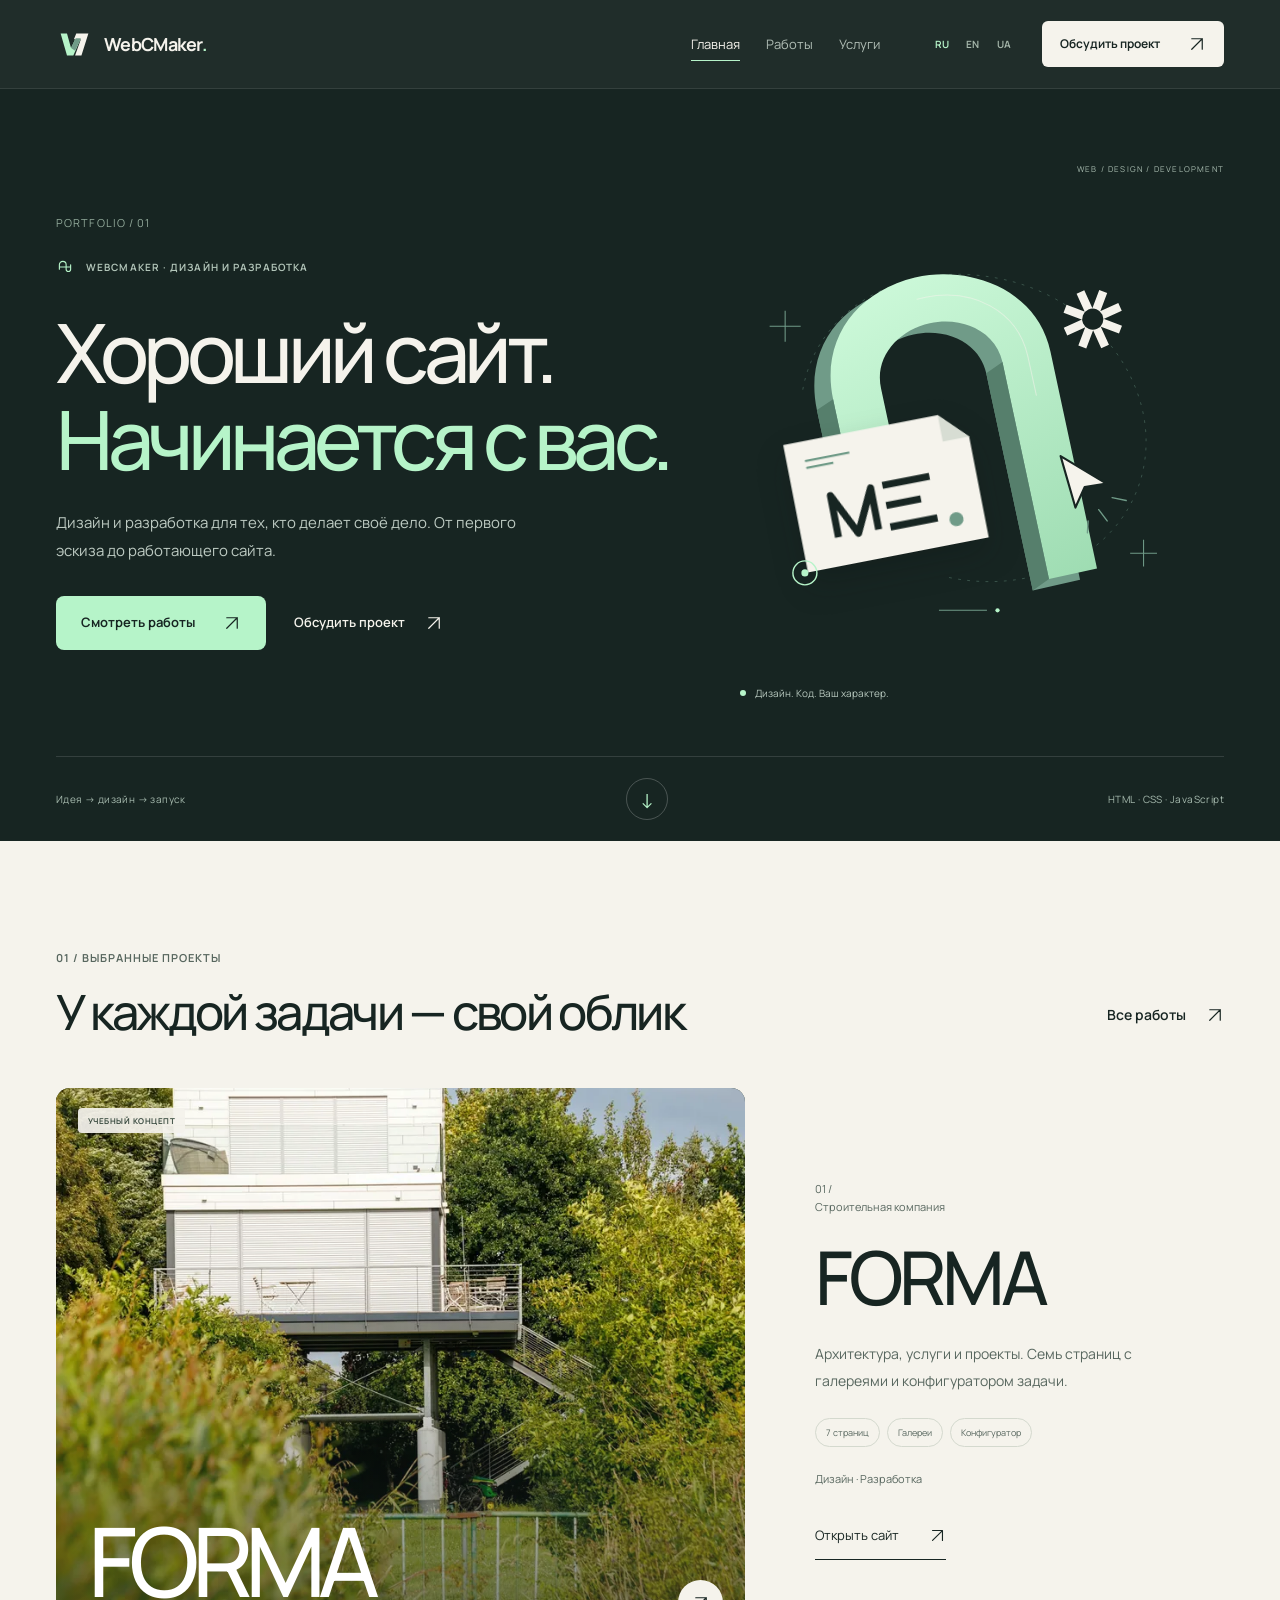
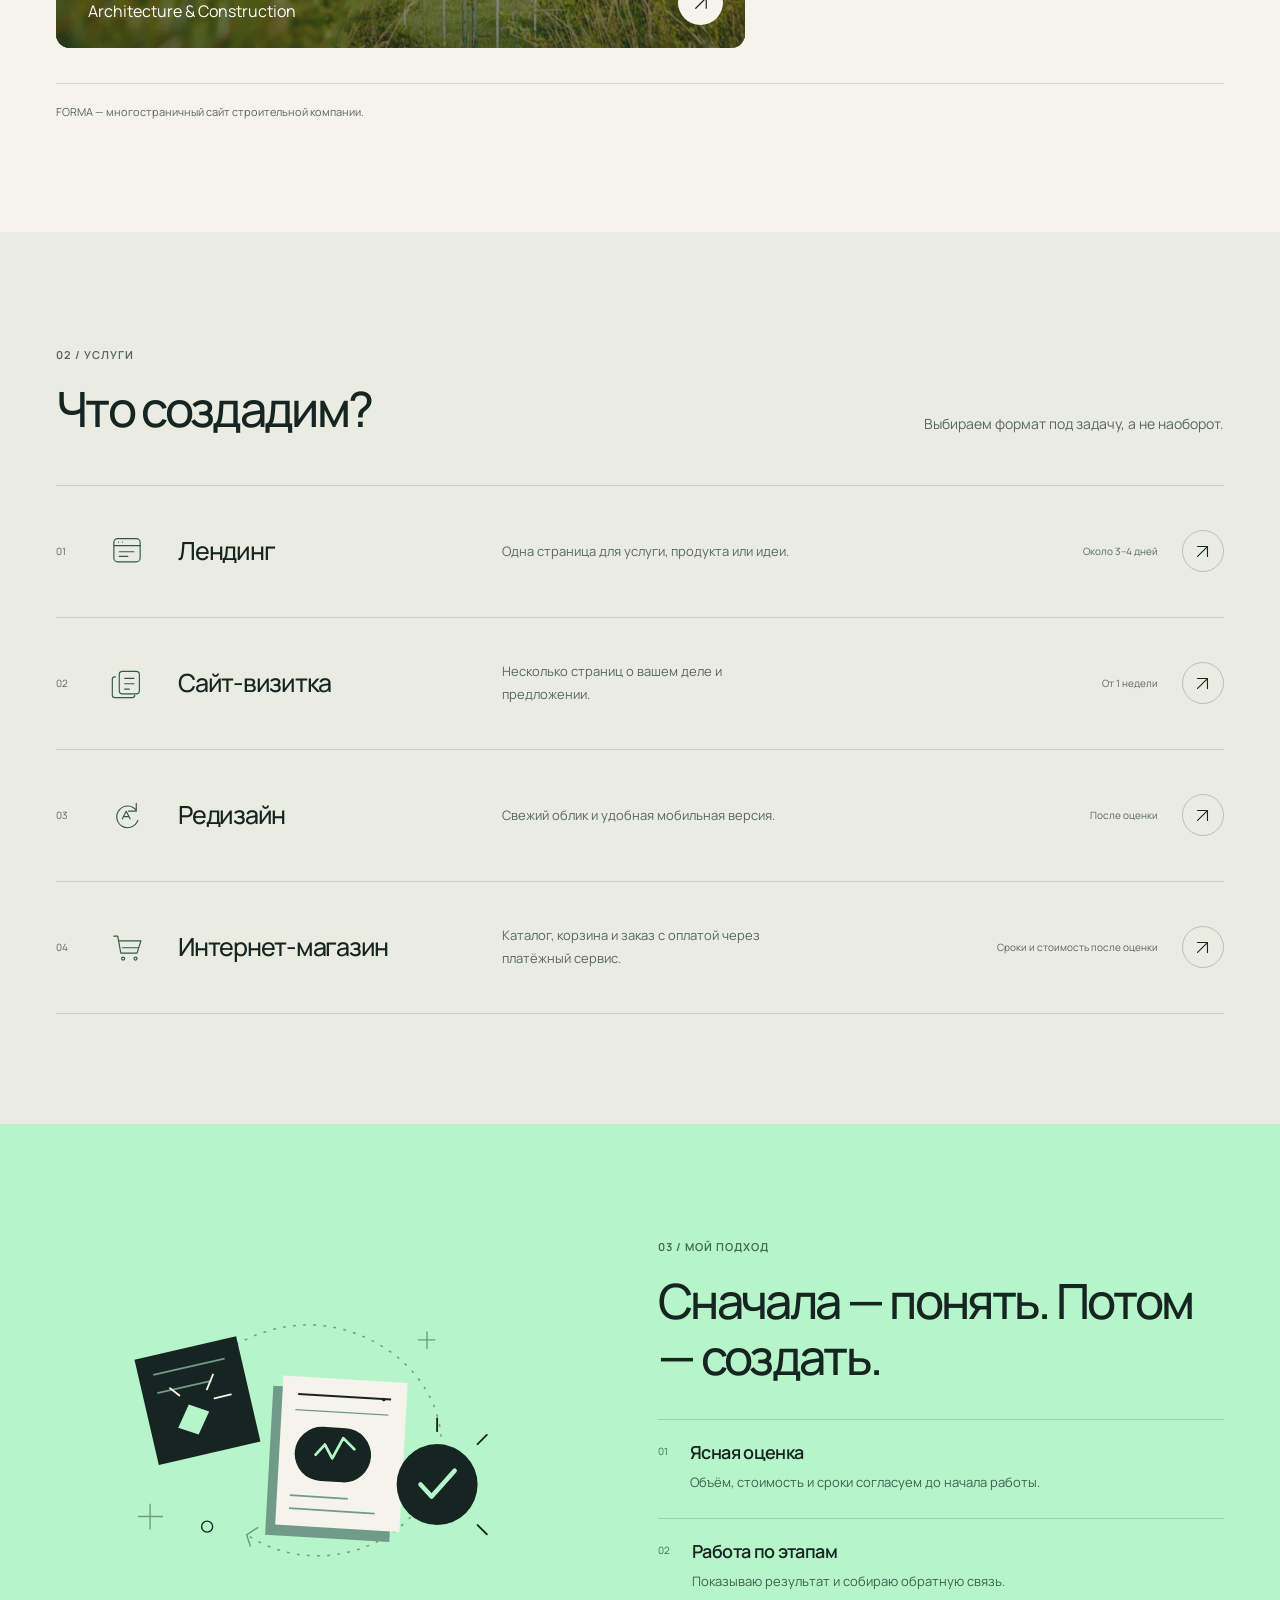
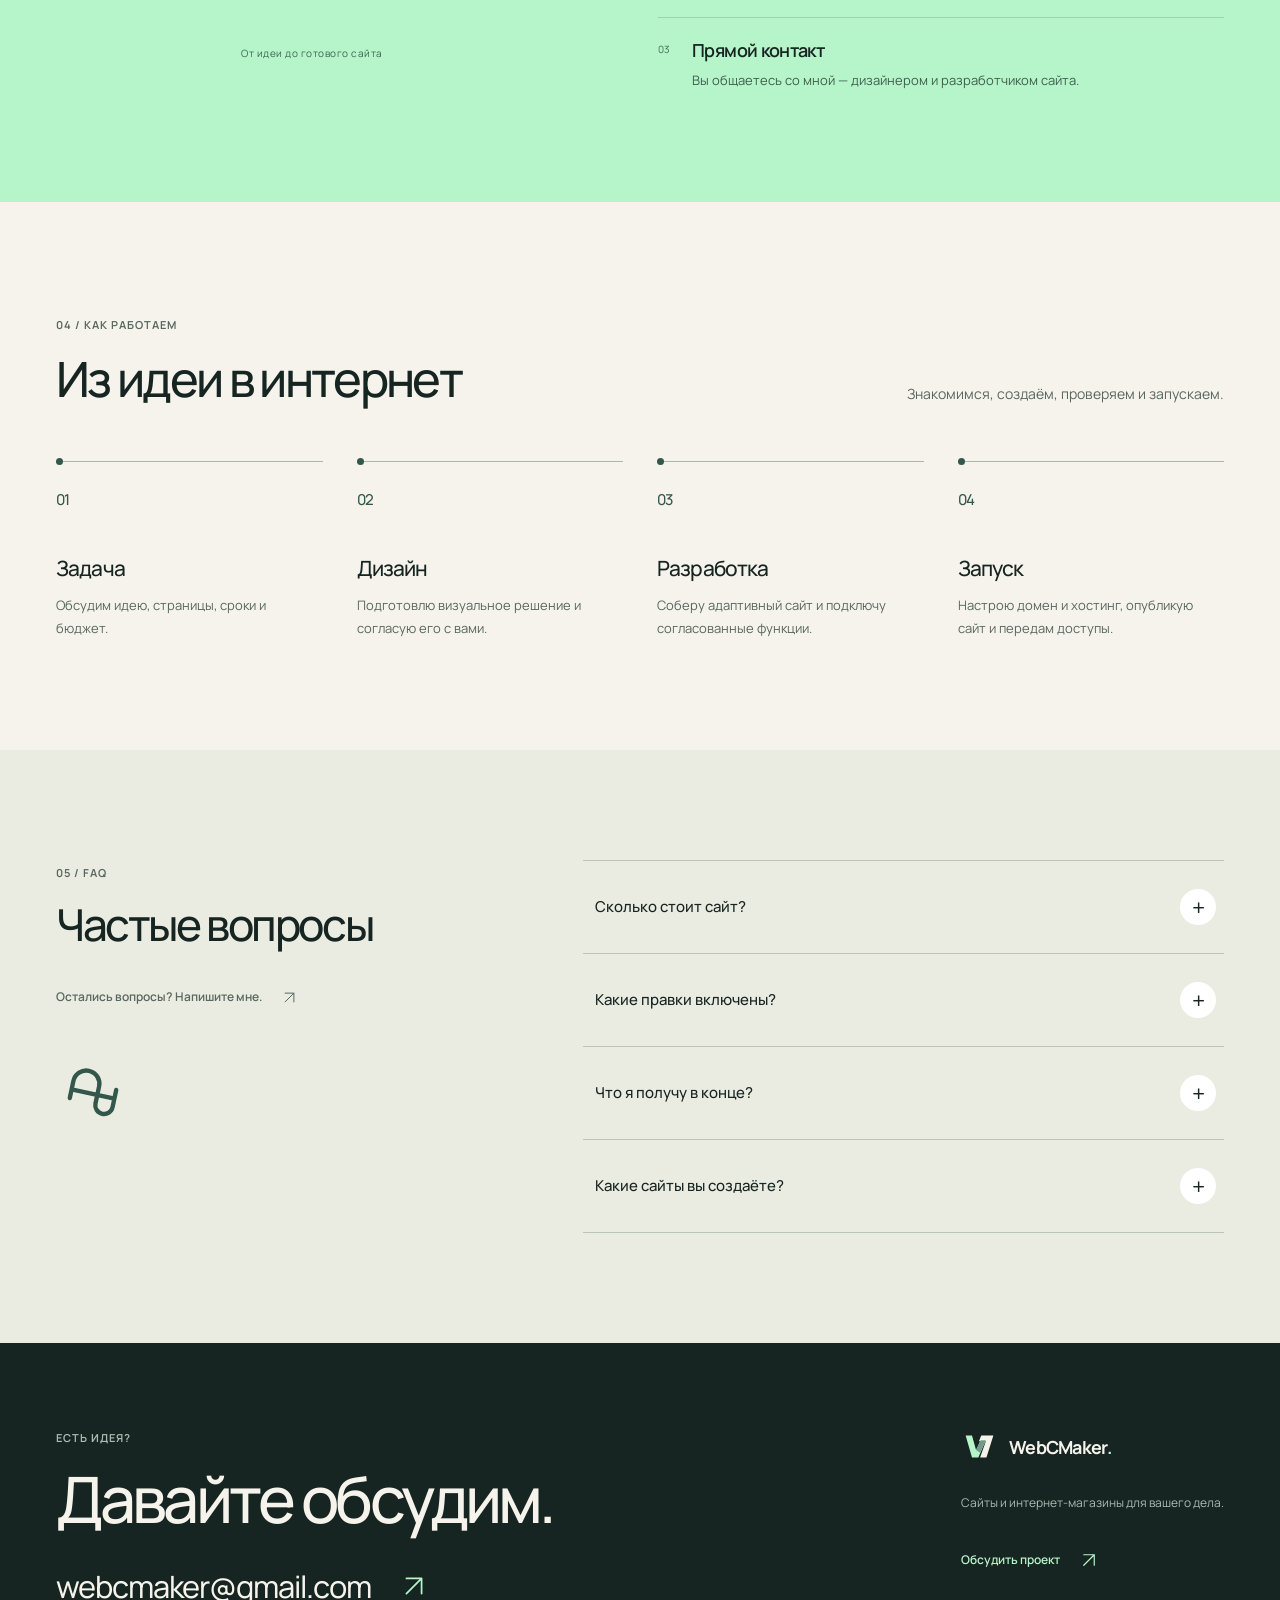
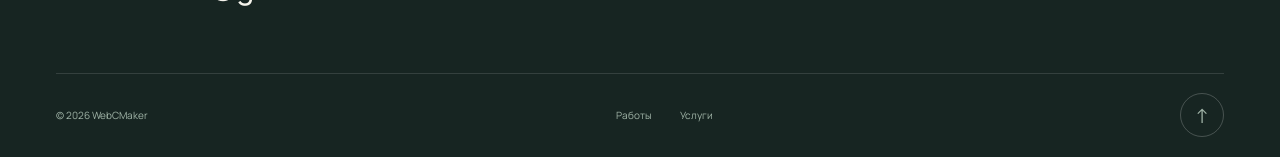
==== index.html @ e4949171 "Create an independent graphite and mint WebCMaker portfolio" ====
<!doctype html>
<html lang="ru">
<head>
  <meta charset="utf-8">
  <meta name="viewport" content="width=device-width, initial-scale=1">
  <meta name="theme-color" content="#172522">
  <meta name="description" content="WebCMaker — лендинги, сайты компаний и интернет-магазины. Дизайн, разработка, онлайн-оплата и запуск сайта.">
  <title>WebCMaker — дизайн и разработка сайтов</title>
  <link rel="canonical" href="https://webcmaker.github.io/WebCMaker/">
  <link rel="icon" href="favicon.svg?v=32" type="image/svg+xml">
  <link rel="preload" href="manrope-variable.woff2" as="font" type="font/woff2" crossorigin="anonymous">
  <link rel="stylesheet" href="styles.css?v=32">
  <script defer src="content.js?v=32"></script>
  <script defer src="app.js?v=32"></script>
</head>
<body data-page="home">
  <noscript><style>.copy-brief{display:none}</style><p class="container noscript-note">JavaScript отключён. Форма отправки работает. Также можно написать на <a href="mailto:webcmaker@gmail.com">webcmaker@gmail.com</a>.</p></noscript>
  <div id="app"><a class="skip-link" href="#main">К содержимому</a><header class="site-header"><div class="container header-inner">
      <a class="brand" href="index.html" aria-label="WebCMaker — Главная"><span class="brand-mark"><img src="brand-mark.svg?v=32" width="40" height="40" alt="" decoding="async"></span><span class="brand-name">WebCMaker<span class="brand-period">.</span></span></a>
      <button class="menu-toggle" type="button" aria-expanded="false" aria-controls="main-nav" aria-label="Открыть меню"><span></span><span></span></button>
      <nav class="main-nav" id="main-nav" aria-label="Навигация"><div class="nav-pages"><a class="nav-link active" href="index.html" aria-current="page">Главная</a><a class="nav-link" href="projects.html">Работы</a><a class="nav-link" href="services.html">Услуги</a></div>
      <div class="nav-actions"><div class="language-switch" aria-label="Language"><button class="language-button active" type="button" data-language="ru" aria-pressed="true" aria-label="Русский">RU</button><button class="language-button" type="button" data-language="en" aria-pressed="false" aria-label="English">EN</button><button class="language-button" type="button" data-language="uk" aria-pressed="false" aria-label="Українська">UA</button></div><a class="button button-small button-dark nav-cta" href="brief.html">Обсудить проект <svg viewBox="0 0 24 24" fill="none" aria-hidden="true"><path d="M5 19 19 5M5 5h14v14" stroke="currentColor" stroke-width="1.6" stroke-linecap="round" stroke-linejoin="round"/></svg></a></div></nav>
    </div></header><main id="main"><section class="hero"><div class="container hero-grid"><div class="hero-copy"><span class="hero-index">PORTFOLIO / 01</span><div class="eyebrow hero-eyebrow"><span class="mini-star"><svg viewBox="0 0 48 48" fill="none" aria-hidden="true"><path d="M9 30V18a9 9 0 0 1 18 0v12a6 6 0 0 0 12 0V18M9 24h30" stroke="currentColor" stroke-width="3" stroke-linecap="round" stroke-linejoin="round"/></svg></span>WebCMaker · дизайн и разработка</div><h1><span class="hero-title-line">Хороший сайт.</span> <span class="hero-title-line">Начинается с вас.</span></h1><p class="hero-intro">Дизайн и разработка для тех, кто делает своё дело. От первого эскиза до работающего сайта.</p><div class="button-row"><a class="button button-blue" href="#selected-work">Смотреть работы <svg viewBox="0 0 24 24" fill="none" aria-hidden="true"><path d="M5 19 19 5M5 5h14v14" stroke="currentColor" stroke-width="1.6" stroke-linecap="round" stroke-linejoin="round"/></svg></a><a class="text-link hero-secondary" href="brief.html">Обсудить проект <svg viewBox="0 0 24 24" fill="none" aria-hidden="true"><path d="M5 19 19 5M5 5h14v14" stroke="currentColor" stroke-width="1.6" stroke-linecap="round" stroke-linejoin="round"/></svg></a></div></div><div class="hero-art"><span class="art-corner">WEB / DESIGN / DEVELOPMENT</span><img src="portfolio-hero.svg?v=32" width="720" height="620" alt="" fetchpriority="high"><span class="art-note"><i></i>Дизайн. Код. Ваш характер.</span></div></div><div class="container hero-bottom"><span>Идея → дизайн → запуск</span><a href="#selected-work" class="scroll-cue" aria-label="Выбранные проекты">↓</a><span>HTML · CSS · JavaScript</span></div></section>
      <section class="section section-work" id="selected-work"><div class="container"><div class="section-heading"><div><span class="eyebrow">01 / Выбранные проекты</span><h2>У каждой задачи — свой облик</h2></div><a class="text-link" href="projects.html">Все работы <svg viewBox="0 0 24 24" fill="none" aria-hidden="true"><path d="M5 19 19 5M5 5h14v14" stroke="currentColor" stroke-width="1.6" stroke-linecap="round" stroke-linejoin="round"/></svg></a></div><div class="project-grid single-project"><a class="project-card project-construction project-featured" href="projects/forma-construction/?concept=29" target="_blank" rel="noopener noreferrer" aria-label="Открыть сайт: FORMA">
      <div class="project-cover"><div class="project-browser"><div class="project-image"><img src="forma-house.webp" srcset="forma-house-small.webp 640w, forma-house.webp 800w" sizes="(max-width: 800px) calc(100vw - 40px), 60vw" alt="" width="800" height="1200" loading="lazy" decoding="async"></div><div class="project-preview-copy"><strong>FORMA</strong><span>Architecture & Construction</span></div></div><span class="concept-badge">Учебный концепт</span><span class="project-open"><svg viewBox="0 0 24 24" fill="none" aria-hidden="true"><path d="M5 19 19 5M5 5h14v14" stroke="currentColor" stroke-width="1.6" stroke-linecap="round" stroke-linejoin="round"/></svg></span></div>
      <div class="project-caption"><div><span class="project-number">01 /</span><span class="project-type">Строительная компания</span><h3>FORMA</h3><p>Архитектура, услуги и проекты. Семь страниц с галереями и конфигуратором задачи.</p><div class="project-facts"><span>7 страниц</span><span>Галереи</span><span>Конфигуратор</span></div><span class="project-role">Дизайн · Разработка</span><span class="project-discover">Открыть сайт <svg viewBox="0 0 24 24" fill="none" aria-hidden="true"><path d="M5 19 19 5M5 5h14v14" stroke="currentColor" stroke-width="1.6" stroke-linecap="round" stroke-linejoin="round"/></svg></span></div></div>
    </a></div><p class="section-footnote">FORMA — многостраничный сайт строительной компании.</p></div></section>
      <section class="section section-services"><div class="container"><div class="section-heading"><div><span class="eyebrow">02 / Услуги</span><h2>Что создадим?</h2></div><p>Выбираем формат под задачу, а не наоборот.</p></div><div class="service-rows"><a class="service-row" href="services.html#service-1"><span class="row-index">01</span><span class="service-row-icon"><svg viewBox="0 0 44 44" fill="none" aria-hidden="true" stroke="currentColor" stroke-width="1.5" stroke-linecap="round" stroke-linejoin="round"><rect x="5" y="6" width="34" height="30" rx="5"/><path d="M5 15h34M11 10.5h.1M16 10.5h.1M12 23h19M12 29h11"/></svg></span><h3>Лендинг</h3><p>Одна страница для услуги, продукта или идеи.</p><span class="service-timing">Около 3–4 дней</span><span class="circle-arrow"><svg viewBox="0 0 24 24" fill="none" aria-hidden="true"><path d="M5 19 19 5M5 5h14v14" stroke="currentColor" stroke-width="1.6" stroke-linecap="round" stroke-linejoin="round"/></svg></span></a><a class="service-row" href="services.html#service-2"><span class="row-index">02</span><span class="service-row-icon"><svg viewBox="0 0 44 44" fill="none" aria-hidden="true" stroke="currentColor" stroke-width="1.5" stroke-linecap="round" stroke-linejoin="round"><rect x="12" y="7" width="26" height="29" rx="4"/><path d="M7 14H6a3 3 0 0 0-3 3v21a3 3 0 0 0 3 3h23a3 3 0 0 0 3-3M19 16h12M19 23h12M19 30h6"/></svg></span><h3>Сайт-визитка</h3><p>Несколько страниц о вашем деле и предложении.</p><span class="service-timing">От 1 недели</span><span class="circle-arrow"><svg viewBox="0 0 24 24" fill="none" aria-hidden="true"><path d="M5 19 19 5M5 5h14v14" stroke="currentColor" stroke-width="1.6" stroke-linecap="round" stroke-linejoin="round"/></svg></span></a><a class="service-row" href="services.html#service-3"><span class="row-index">03</span><span class="service-row-icon"><svg viewBox="0 0 44 44" fill="none" aria-hidden="true" stroke="currentColor" stroke-width="1.5" stroke-linecap="round" stroke-linejoin="round"><path d="M34 16A14 14 0 1 0 36 29M34 7v10H24"/><path d="m16 27 5-10 5 10M18 24h6"/></svg></span><h3>Редизайн</h3><p>Свежий облик и удобная мобильная версия.</p><span class="service-timing">После оценки</span><span class="circle-arrow"><svg viewBox="0 0 24 24" fill="none" aria-hidden="true"><path d="M5 19 19 5M5 5h14v14" stroke="currentColor" stroke-width="1.6" stroke-linecap="round" stroke-linejoin="round"/></svg></span></a><a class="service-row" href="services.html#service-4"><span class="row-index">04</span><span class="service-row-icon"><svg viewBox="0 0 44 44" fill="none" aria-hidden="true" stroke="currentColor" stroke-width="1.5" stroke-linecap="round" stroke-linejoin="round"><path d="M5 8h5l4 22h21l5-16H12M16 23h20"/><circle cx="17" cy="37" r="2"/><circle cx="33" cy="37" r="2"/></svg></span><h3>Интернет-магазин</h3><p>Каталог, корзина и заказ с оплатой через платёжный сервис.</p><span class="service-timing">Сроки и стоимость после оценки</span><span class="circle-arrow"><svg viewBox="0 0 24 24" fill="none" aria-hidden="true"><path d="M5 19 19 5M5 5h14v14" stroke="currentColor" stroke-width="1.6" stroke-linecap="round" stroke-linejoin="round"/></svg></span></a></div></div></section>
      <section class="section section-approach"><div class="container approach-grid"><div class="approach-art"><img src="portfolio-process.svg?v=32" width="500" height="400" alt="" loading="lazy"><span>От идеи до готового сайта</span></div><div class="approach-copy"><span class="eyebrow">03 / Мой подход</span><h2>Сначала — понять. Потом — создать.</h2><div class="principles"><article class="principle"><span>01</span><div><h3>Ясная оценка</h3><p>Объём, стоимость и сроки согласуем до начала работы.</p></div></article><article class="principle"><span>02</span><div><h3>Работа по этапам</h3><p>Показываю результат и собираю обратную связь.</p></div></article><article class="principle"><span>03</span><div><h3>Прямой контакт</h3><p>Вы общаетесь со мной — дизайнером и разработчиком сайта.</p></div></article></div></div></div></section>
      <section class="section section-process"><div class="container"><div class="section-heading"><div><span class="eyebrow">04 / Как работаем</span><h2>Из идеи в интернет</h2></div><p>Знакомимся, создаём, проверяем и запускаем.</p></div><div class="process-grid"><article class="process-step"><span class="process-number">01</span><h3>Задача</h3><p>Обсудим идею, страницы, сроки и бюджет.</p></article><article class="process-step"><span class="process-number">02</span><h3>Дизайн</h3><p>Подготовлю визуальное решение и согласую его с вами.</p></article><article class="process-step"><span class="process-number">03</span><h3>Разработка</h3><p>Соберу адаптивный сайт и подключу согласованные функции.</p></article><article class="process-step"><span class="process-number">04</span><h3>Запуск</h3><p>Настрою домен и хостинг, опубликую сайт и передам доступы.</p></article></div></div></section>
      <section class="section section-faq"><div class="container faq-layout"><div class="faq-heading"><span class="eyebrow">05 / FAQ</span><h2>Частые вопросы</h2><a class="text-link" href="mailto:webcmaker@gmail.com">Остались вопросы? Напишите мне. <svg viewBox="0 0 24 24" fill="none" aria-hidden="true"><path d="M5 19 19 5M5 5h14v14" stroke="currentColor" stroke-width="1.6" stroke-linecap="round" stroke-linejoin="round"/></svg></a><span class="faq-flower" aria-hidden="true"><svg viewBox="0 0 48 48" fill="none" aria-hidden="true"><path d="M9 30V18a9 9 0 0 1 18 0v12a6 6 0 0 0 12 0V18M9 24h30" stroke="currentColor" stroke-width="3" stroke-linecap="round" stroke-linejoin="round"/></svg></span></div><div class="faq-list"><details class="faq-item"><summary><span>Сколько стоит сайт?</span><span class="faq-plus" aria-hidden="true">+</span></summary><div class="faq-answer"><p>Для небольшого сайта ориентир — 3000–10 000 грн. Интернет-магазины оцениваю отдельно. Точную стоимость согласуем после обсуждения объёма.</p></div></details><details class="faq-item"><summary><span>Какие правки включены?</span><span class="faq-plus" aria-hidden="true">+</span></summary><div class="faq-answer"><p>Два раунда правок на этапах дизайна и разработки. Новые задачи оцениваю отдельно до выполнения.</p></div></details><details class="faq-item"><summary><span>Что я получу в конце?</span><span class="faq-plus" aria-hidden="true">+</span></summary><div class="faq-answer"><p>Работающий сайт, исходный код и доступы. Домен, хостинг, публикацию и подключение оплаты можно включить в проект.</p></div></details><details class="faq-item"><summary><span>Какие сайты вы создаёте?</span><span class="faq-plus" aria-hidden="true">+</span></summary><div class="faq-answer"><p>Лендинги, сайты компаний, редизайн и интернет-магазины. Онлайн-оплату подключаю через платёжный сервис.</p></div></details></div></div></section></main><footer class="site-footer"><div class="container footer-top"><div class="footer-intro"><span class="eyebrow">Есть идея?</span><h2>Давайте обсудим.</h2><a class="footer-email" href="mailto:webcmaker@gmail.com">webcmaker@gmail.com<svg viewBox="0 0 24 24" fill="none" aria-hidden="true"><path d="M5 19 19 5M5 5h14v14" stroke="currentColor" stroke-width="1.6" stroke-linecap="round" stroke-linejoin="round"/></svg></a></div><div class="footer-note"><a class="brand" href="index.html" aria-label="WebCMaker"><span class="brand-mark"><img src="brand-mark.svg?v=32" width="40" height="40" alt="" decoding="async"></span><span class="brand-name">WebCMaker<span class="brand-period">.</span></span></a><p>Сайты и интернет-магазины для вашего дела.</p><a class="text-link" href="brief.html">Обсудить проект <svg viewBox="0 0 24 24" fill="none" aria-hidden="true"><path d="M5 19 19 5M5 5h14v14" stroke="currentColor" stroke-width="1.6" stroke-linecap="round" stroke-linejoin="round"/></svg></a></div></div><div class="container footer-bottom"><span>© <span class="current-year">2026</span> WebCMaker</span><div><a class="" href="projects.html">Работы</a><a class="" href="services.html">Услуги</a></div><a class="back-top" href="#main" aria-label="Наверх">↑</a></div></footer></div>
</body>
</html>
---- styles.css ----
@font-face {
  font-family:Manrope;
  src:url('manrope-variable.woff2') format('woff2');
  font-weight:400 800;
  font-style:normal;
  font-display:swap
}

:root {
  --ink:#172522;
  --muted:#58675f;
  --blue:#b6f4c9;
  --blue-hover:#ccf9d9;
  --paper:#f5f3ec;
  --soft:#eaece2;
  --blue-soft:#e0f4e5;
  --line:#d4d9ce;
  --white:#fff;
  --accent:#b6f4c9;
  --forest:#33574b;
  font-family:Manrope,Arial,sans-serif;
  color:var(--ink);
  background:var(--paper);
  font-synthesis:none;
  text-rendering:optimizeLegibility
}

* {
  box-sizing:border-box
}

html {
  scroll-behavior:smooth;
  scroll-padding-top:108px
}

body {
  margin:0;
  min-width:0;
  font-size:16px
}

body.menu-open {
  overflow:hidden
}

button,input,select,textarea {
  font:inherit
}

button,a,summary {
  -webkit-tap-highlight-color:transparent
}

button {
  cursor:pointer
}

a {
  color:inherit;
  text-decoration:none
}

img,svg {
  display:block;
  max-width:100%
}

img {
  height:auto
}

h1,h2,h3,p {
  margin:0
}

h1,h2,h3 {
  font-weight:500
}

p {
  line-height:1.75
}

button:focus-visible,a:focus-visible,input:focus-visible,textarea:focus-visible,select:focus-visible,summary:focus-visible {
  outline:3px solid #648d75;
  outline-offset:5px
}

::selection {
  background:#b6f4c9;
  color:#172522
}

[hidden] {
  display:none!important
}

.container {
  width:min(1280px,calc(100% - 112px));
  margin-inline:auto;
  min-width:0
}

.section {
  padding:110px 0
}

.eyebrow,.section-kicker {
  display:inline-flex;
  align-items:center;
  gap:12px;
  font-size:11px;
  line-height:1.6;
  letter-spacing:.09em;
  text-transform:uppercase;
  font-weight:650;
  color:var(--muted)
}

.mini-star {
  display:inline-block;
  width:18px;
  flex:0 0 18px;
  color:var(--forest)
}

.mini-star svg {
  width:100%;
  height:100%
}

.text-link {
  display:inline-flex;
  align-items:center;
  gap:20px;
  font-size:14px;
  font-weight:600;
  line-height:1.5;
  min-height:44px
}

.text-link svg {
  width:18px;
  height:18px;
  flex-shrink:0;
  transition:transform .25s
}

.text-link:hover svg {
  transform:translate(3px,-3px)
}

.text-link:hover {
  color:var(--forest)
}

.button {
  display:inline-flex;
  align-items:center;
  justify-content:center;
  gap:28px;
  min-height:54px;
  padding:16px 24px;
  border:1px solid transparent;
  border-radius:8px;
  font-size:13px;
  font-weight:650;
  line-height:1.4;
  cursor:pointer;
  transition:background .25s,transform .25s
}

.button svg {
  width:18px;
  height:18px;
  flex-shrink:0
}

.button:hover {
  transform:translateY(-2px)
}

.button-blue {
  background:var(--accent);
  color:var(--ink)
}

.button-blue:hover {
  background:var(--blue-hover)
}

.button-dark {
  background:var(--ink);
  color:var(--paper)
}

.button-dark:hover {
  background:#2b443b
}

.button-small {
  min-height:46px;
  padding:12px 17px;
  font-size:12px
}

.button-row {
  display:flex;
  align-items:center;
  gap:28px;
  flex-wrap:wrap
}

.skip-link {
  position:fixed;
  z-index:300;
  left:16px;
  top:12px;
  transform:translateY(-180%);
  padding:12px 20px;
  border-radius:6px;
  background:var(--accent);
  color:var(--ink)
}

.skip-link:focus {
  transform:translateY(0)
}

/* A compact identity and calm navigation anchor the changing page compositions. */
.site-header {
  position:sticky;
  top:0;
  z-index:100;
  background:#172522f5;
  color:var(--paper);
  border-bottom:1px solid #ffffff17;
  backdrop-filter:blur(16px)
}

.header-inner {
  min-height:88px;
  display:flex;
  align-items:center;
  justify-content:space-between;
  gap:30px
}

.brand {
  display:inline-flex;
  align-items:center;
  gap:11px;
  white-space:nowrap
}

.brand-mark {
  display:grid;
  place-items:center;
  flex:0 0 37px;
  width:37px;
  height:37px;
  transition:transform .35s
}

.brand-mark img {
  width:100%;
  height:100%;
  max-width:none;
  object-fit:contain
}

.brand-name {
  font-size:18px;
  font-weight:700;
  letter-spacing:-.7px
}

.brand-period {
  color:var(--accent)
}

.main-nav {
  display:flex;
  align-items:center;
  gap:44px
}

.nav-pages {
  display:flex;
  align-items:center;
  gap:20px
}

.nav-link {
  position:relative;
  padding:14px 3px;
  color:#b1beb6;
  font-size:13px;
  line-height:1.4;
  transition:color .2s
}

.nav-link::after {
  content:'';
  position:absolute;
  bottom:6px;
  left:3px;
  right:3px;
  height:1px;
  background:var(--accent);
  transform:scaleX(0);
  transform-origin:left;
  transition:transform .25s
}

.nav-link:hover,.nav-link.active {
  color:var(--paper)
}

.nav-link.active::after,.nav-link:hover::after {
  transform:scaleX(1)
}

.nav-actions {
  display:flex;
  align-items:center;
  gap:24px
}

.nav-cta {
  background:var(--paper);
  color:var(--ink);
  border-radius:6px
}

.nav-cta:hover {
  background:var(--accent)
}

.language-switch {
  display:flex;
  gap:2px
}

.language-button {
  background:none;
  border:0;
  padding:11px 5px;
  min-width:29px;
  min-height:44px;
  color:#a6b7ab;
  font-size:10px;
  font-weight:650
}

.language-button.active,.language-button:hover {
  color:var(--accent)
}

.menu-toggle {
  display:none
}

/* The introduction lives on a dark canvas; the work opens onto paper. */
.hero {
  position:relative;
  padding:66px 0 0;
  background:var(--ink);
  color:var(--paper);
  overflow:hidden
}

.hero-grid {
  display:grid;
  grid-template-columns:1.25fr 1fr;
  gap:24px;
  align-items:center;
  min-height:565px
}

.hero-copy {
  position:relative;
  z-index:1;
  padding:16px 0 26px;
  min-width:0
}

.hero-eyebrow {
  color:#b2c5b9;
  font-size:10px;
  letter-spacing:.11em
}

.hero-eyebrow .mini-star {
  color:var(--accent)
}

.hero-index {
  display:block;
  margin-bottom:28px;
  color:#91a99a;
  font-size:11px;
  letter-spacing:.1em
}

.hero h1 {
  max-width:760px;
  margin:28px 0 26px;
  font-size:clamp(58px,6.4vw,94px);
  font-weight:500;
  line-height:1.06;
  letter-spacing:-.067em;
  overflow-wrap:normal
}

.hero h1>span {
  display:block;
  color:var(--accent)
}

.hero-title-line {
  display:block
}

.hero h1>.hero-title-line:first-child {
  color:var(--paper)
}

.hero-intro {
  max-width:460px;
  margin-bottom:31px;
  color:#bdcac2;
  font-size:15px;
  line-height:1.85
}

.hero-secondary {
  font-size:13px;
  color:var(--paper)
}

.hero-secondary:hover {
  color:var(--accent)
}

.hero-art {
  position:relative;
  align-self:stretch;
  display:flex;
  align-items:center;
  justify-content:center;
  min-width:0;
  padding:24px 0 28px
}

.hero-art>img {
  width:100%;
  height:auto;
  max-height:540px;
  object-fit:contain
}

.art-corner {
  position:absolute;
  right:0;
  top:8px;
  color:#a8bcb0;
  font-size:8px;
  letter-spacing:.15em
}

.art-note {
  position:absolute;
  bottom:20px;
  left:24px;
  display:flex;
  align-items:center;
  gap:9px;
  font-size:10px;
  color:#b8c9bf
}

.art-note i {
  width:6px;
  height:6px;
  border-radius:50%;
  background:var(--accent)
}

.hero-orbit-label {
  color:#a8bcb0;
  font-size:10px;
  letter-spacing:.1em
}

.hero-bottom {
  margin-top:36px;
  min-height:85px;
  display:flex;
  align-items:center;
  justify-content:space-between;
  gap:25px;
  border-top:1px solid #ffffff20;
  color:#a7bbaf;
  font-size:10px;
  letter-spacing:.04em
}

.scroll-cue {
  display:grid;
  place-items:center;
  width:42px;
  height:42px;
  border:1px solid #ffffff38;
  border-radius:50%;
  font-size:20px;
  color:var(--accent);
  transition:background .25s,color .25s
}

.scroll-cue:hover {
  background:var(--accent);
  color:var(--ink)
}

.section-work {
  background:var(--paper);
  padding-top:104px
}

.section-heading {
  display:flex;
  align-items:flex-end;
  justify-content:space-between;
  gap:50px;
  margin-bottom:48px
}

.section-heading h2,.approach-copy h2,.faq-heading h2,.deliverables-grid h2,.timing-layout h2 {
  margin-top:17px;
  font-size:clamp(34px,3.8vw,54px);
  line-height:1.15;
  letter-spacing:-.055em;
  max-width:740px
}

.section-heading>p {
  max-width:325px;
  font-size:14px;
  color:var(--muted)
}

.section-heading>.text-link {
  margin-bottom:3px;
  flex-shrink:0
}

.project-grid {
  display:grid;
  grid-template-columns:repeat(2,minmax(0,1fr));
  gap:28px
}

.project-grid.single-project {
  grid-template-columns:1fr
}

.project-card {
  display:flex;
  flex-direction:column;
  min-width:0
}

.single-project .project-featured {
  display:grid;
  grid-template-columns:1.35fr .8fr;
  gap:70px;
  align-items:center
}

.project-cover {
  position:relative;
  aspect-ratio:1.23;
  overflow:hidden;
  background:#d6ddcf;
  border-radius:14px
}

.project-browser {
  position:relative;
  width:100%;
  height:100%;
  overflow:hidden;
  background:#283a31
}

.project-toolbar {
  display:none
}

.project-preview-copy {
  position:absolute;
  inset:auto 32px 30px;
  z-index:2;
  color:#fff;
  line-height:.9;
  pointer-events:none
}

.project-preview-copy strong {
  display:block;
  font-size:clamp(54px,7.5vw,112px);
  font-weight:500;
  letter-spacing:-.08em;
  line-height:.9
}

.project-image {
  position:absolute;
  inset:0;
  overflow:hidden
}

.project-image::after {
  content:'';
  position:absolute;
  inset:0;
  background:linear-gradient(0deg,#17252299,transparent 65%)
}

.project-image>img {
  width:100%;
  height:100%;
  object-fit:cover;
  object-position:50% 58%;
  transition:transform .65s
}

.project-card:hover .project-image>img {
  transform:scale(1.035)
}

.concept-badge {
  position:absolute;
  z-index:3;
  left:22px;
  top:20px;
  display:inline-flex;
  align-items:center;
  background:#f5f3eced;
  padding:7px 10px;
  border-radius:4px;
  font-size:8px;
  font-weight:650;
  letter-spacing:.06em;
  text-transform:uppercase;
  color:#36483d
}

.project-open {
  position:absolute;
  z-index:3;
  right:22px;
  bottom:23px;
  display:grid;
  place-items:center;
  width:45px;
  height:45px;
  border-radius:50%;
  background:var(--paper);
  color:var(--ink);
  transition:background .25s,transform .25s
}

.project-open svg {
  width:18px;
  height:18px
}

.project-card:hover .project-open {
  background:var(--accent);
  transform:rotate(4deg)
}

.project-caption {
  padding:22px 1px 0;
  display:flex;
  min-width:0;
  gap:15px
}

.single-project .project-caption {
  padding:0
}

.project-type {
  display:block;
  color:var(--muted);
  font-size:11px;
  line-height:1.6
}

.project-caption h3 {
  font-size:32px;
  line-height:1.1;
  letter-spacing:-.06em;
  margin-top:20px
}

.single-project .project-caption h3 {
  font-size:clamp(48px,5.8vw,82px)
}

.project-caption h3>span {
  display:block;
  color:var(--muted);
  font-size:12px;
  letter-spacing:0;
  font-weight:400;
  line-height:1.7;
  margin-top:18px
}

.project-caption p {
  margin-top:24px;
  color:var(--muted);
  font-size:14px;
  line-height:1.9;
  max-width:340px
}

.project-discover {
  display:inline-flex;
  align-items:center;
  gap:30px;
  margin-top:30px;
  font-size:13px;
  min-height:44px;
  border-bottom:1px solid var(--ink);
  padding-bottom:5px
}

.project-discover svg {
  width:17px;
  height:17px
}

.project-facts {
  display:flex;
  gap:7px;
  flex-wrap:wrap;
  margin-top:24px
}

.project-facts span {
  border:1px solid var(--line);
  border-radius:20px;
  padding:7px 10px;
  color:var(--muted);
  font-size:9px
}

.project-number {
  font-size:11px;
  color:var(--muted)
}
.project-role {
  display:block;
  margin-top:24px;
  font-size:11px;
  color:var(--muted);
}

.section-footnote {
  margin-top:35px;
  border-top:1px solid var(--line);
  padding-top:18px;
  font-size:11px;
  color:var(--muted)
}

/* Services are a typographic index, with compact technical detail alongside. */
.section-services {
  background:#eaece2
}

.service-rows {
  border-top:1px solid #c9d1c3
}

.service-row {
  display:grid;
  grid-template-columns:24px 50px .95fr 1.3fr .7fr 42px;
  align-items:center;
  gap:24px;
  min-height:132px;
  border-bottom:1px solid #c9d1c3;
  padding:24px 0
}

.row-index {
  font-size:10px;
  color:var(--muted)
}

.service-row-icon {
  display:grid;
  place-items:center;
  width:45px;
  height:45px;
  color:var(--forest)
}

.service-row-icon svg {
  width:34px;
  height:34px
}

.service-row h3 {
  font-size:25px;
  letter-spacing:-.05em;
  line-height:1.25
}

.service-row>p {
  max-width:310px;
  font-size:13px;
  color:var(--muted);
  line-height:1.75
}

.service-timing {
  font-size:10px;
  color:var(--muted);
  line-height:1.7;
  text-align:right
}

.circle-arrow {
  width:42px;
  height:42px;
  display:grid;
  place-items:center;
  border:1px solid #b5c3b5;
  border-radius:50%;
  transition:background .25s
}

.circle-arrow svg {
  width:17px;
  height:17px
}

.service-row:hover .circle-arrow {
  background:var(--ink);
  border-color:var(--ink);
  color:var(--accent)
}

.service-row:hover h3 {
  color:#3b6550
}

.services-footer {
  display:flex;
  justify-content:flex-end;
  margin-top:32px
}

.section-approach {
  background:var(--accent)
}

.approach-grid {
  display:grid;
  grid-template-columns:.95fr 1.05fr;
  gap:90px;
  align-items:center
}

.approach-art {
  position:relative;
  padding:16px 0 24px;
  display:flex;
  min-height:400px;
  flex-direction:column;
  align-items:center;
  justify-content:center;
  min-width:0
}

.approach-art img {
  width:100%;
  max-width:460px
}

.approach-art>span {
  margin-top:20px;
  color:#3b6550;
  font-size:10px;
  letter-spacing:.05em
}

.approach-copy h2 {
  margin-bottom:35px
}

.principles {
  display:grid;
  gap:24px
}

.principle {
  display:flex;
  gap:22px;
  padding-top:20px;
  border-top:1px solid #33574b35
}

.principle>span {
  padding-top:4px;
  color:#416b54;
  font-size:10px
}

.principle h3 {
  font-size:18px;
  font-weight:600;
  letter-spacing:-.035em
}

.principle p {
  font-size:13px;
  color:#3f6150;
  margin-top:7px;
  max-width:390px
}

.section-approach .eyebrow {
  color:#416b54
}

.section-process {
  background:var(--paper)
}

.process-grid {
  display:grid;
  grid-template-columns:repeat(4,minmax(0,1fr));
  gap:34px;
  margin-top:54px
}

.process-step {
  position:relative;
  padding-top:26px;
  border-top:1px solid #abb8a6
}

.process-step::before {
  content:'';
  position:absolute;
  left:0;
  top:-4px;
  width:7px;
  height:7px;
  border-radius:50%;
  background:#33574b
}

.process-number {
  font-size:15px;
  line-height:1;
  font-weight:500;
  color:var(--forest);
  letter-spacing:-.04em
}

.process-step h3 {
  margin-top:44px;
  font-size:21px;
  letter-spacing:-.04em
}

.process-step p {
  margin-top:12px;
  font-size:13px;
  color:var(--muted);
  max-width:250px;
  line-height:1.8
}

.section-faq {
  background:#eaece2
}

.faq-layout {
  display:grid;
  grid-template-columns:.8fr 1.2fr;
  gap:100px;
  align-items:start
}

.faq-heading h2 {
  font-size:44px
}

.faq-heading>.text-link {
  margin-top:25px;
  max-width:250px;
  font-size:12px;
  color:var(--muted)
}

.faq-heading>.text-link svg {
  width:15px;
  height:15px
}

.faq-flower {
  display:block;
  width:70px;
  color:var(--forest);
  margin:40px 0 0 2px;
  transform:rotate(12deg)
}

.faq-flower svg {
  width:100%
}

.faq-list {
  border-top:1px solid #b9c6b5;
  min-width:0
}

.faq-item {
  border-bottom:1px solid #b9c6b5;
  width:100%
}

.faq-item summary {
  display:flex;
  align-items:center;
  justify-content:space-between;
  gap:25px;
  list-style:none;
  cursor:pointer;
  padding:24px 8px 24px 12px;
  min-height:92px;
  font-size:15px;
  font-weight:500;
  line-height:1.6
}

.faq-item summary::-webkit-details-marker {
  display:none
}

.faq-plus {
  flex:0 0 36px;
  display:grid;
  place-items:center;
  width:36px;
  height:36px;
  border-radius:50%;
  background:#fff;
  color:var(--ink);
  font-size:23px;
  font-weight:400;
  transition:transform .25s,background .25s
}

.faq-item[open] .faq-plus {
  transform:rotate(45deg);
  background:var(--accent)
}

.faq-answer {
  padding:0 64px 26px 12px
}

.faq-answer p {
  font-size:14px;
  color:var(--muted);
  line-height:1.85
}

/* Inner pages keep the identity, but let each task dictate its layout. */
.page-hero {
  padding:72px 0 76px;
  background:var(--ink);
  color:var(--paper)
}

.page-hero-grid {
  display:grid;
  grid-template-columns:1fr 140px;
  gap:70px;
  align-items:center
}

.page-hero .eyebrow {
  color:#b3c5b9
}

.page-hero .mini-star {
  color:var(--accent)
}

.page-hero h1 {
  max-width:1000px;
  font-size:clamp(43px,5.6vw,78px);
  line-height:1.12;
  font-weight:500;
  letter-spacing:-.06em;
  margin-top:24px;
  overflow-wrap:break-word
}

.page-hero h1>span {
  color:var(--accent)
}

.page-hero p {
  max-width:610px;
  margin-top:26px;
  font-size:15px;
  color:#bdcac2;
  line-height:1.85
}

.page-hero-emblem {
  display:flex;
  flex-direction:column;
  align-items:center;
  gap:30px;
  color:var(--accent)
}

.page-hero-emblem>svg {
  width:90px;
  height:90px;
  transform:rotate(12deg)
}

.page-hero-emblem>span {
  font-size:8px;
  letter-spacing:.14em;
  color:#9eb6a8
}

.projects-page-work {
  background:var(--paper);
  padding-top:76px
}

.project-note {
  display:flex;
  align-items:center;
  gap:28px;
  padding-top:35px;
  margin-top:56px;
  border-top:1px solid var(--line)
}

.project-note>.mini-star {
  width:32px;
  flex-basis:32px
}

.project-note>div {
  flex:1;
  min-width:0
}

.project-note h2 {
  font-size:24px;
  letter-spacing:-.04em;
  line-height:1.3
}

.project-note p {
  color:var(--muted);
  margin-top:8px;
  font-size:13px;
  max-width:600px
}

.service-cards-section {
  padding-top:76px
}

.service-grid {
  display:grid;
  grid-template-columns:repeat(2,minmax(0,1fr));
  gap:22px
}

.service-card {
  scroll-margin-top:115px;
  display:flex;
  flex-direction:column;
  min-height:430px;
  padding:34px;
  border:1px solid #d1d7ca;
  border-radius:12px;
  background:#fdfcf8
}

.service-card:nth-child(2) {
  background:#dae9da
}

.service-card:nth-child(3) {
  background:#eaece2
}

.service-card:nth-child(4) {
  background:#d7e5df
}

.service-card-top {
  display:flex;
  align-items:flex-start;
  justify-content:space-between;
  margin-bottom:40px;
  color:var(--forest)
}

.service-card-top>span {
  font-size:11px;
  color:var(--muted)
}

.service-card-top>svg {
  width:42px;
  height:42px
}

.service-card h2 {
  font-size:34px;
  line-height:1.2;
  letter-spacing:-.05em
}

.service-card>p {
  margin-top:15px;
  font-size:14px;
  color:var(--muted);
  max-width:390px
}

.service-card ul {
  display:grid;
  gap:11px;
  margin:28px 0 32px;
  padding:0;
  list-style:none;
  font-size:13px;
  color:var(--muted)
}

.service-card li {
  position:relative;
  padding-left:21px;
  line-height:1.7
}

.service-card li::before {
  position:absolute;
  left:0;
  content:'↗';
  color:var(--forest)
}

.service-card .text-link {
  font-size:13px;
  margin-top:auto;
  justify-content:space-between;
  padding-top:20px;
  border-top:1px solid #b5c5b6
}

.deliverables-grid {
  display:grid;
  grid-template-columns:1fr 1.15fr;
  align-items:start;
  gap:100px
}

.deliverables-art {
  width:310px;
  height:248px;
  object-fit:contain;
  margin-top:35px
}

.check-list {
  list-style:none;
  margin:0;
  padding:0;
  border-top:1px solid var(--line)
}

.check-list li {
  display:grid;
  grid-template-columns:25px 1fr 18px;
  gap:20px;
  padding:25px 0;
  border-bottom:1px solid var(--line);
  font-size:14px;
  line-height:1.7
}

.check-list li>span {
  font-size:10px;
  color:var(--muted);
  padding-top:4px
}

.check-list li>b {
  color:var(--forest);
  font-weight:500
}

.section-soft {
  background:#eaece2
}

.boundary-grid {
  display:grid;
  grid-template-columns:1fr 1fr;
  gap:60px
}

.boundary-card {
  padding:0 0 0 24px;
  border-left:2px solid #8aa58e
}

.boundary-card h2 {
  margin-top:20px;
  font-size:30px;
  line-height:1.25;
  letter-spacing:-.045em
}

.boundary-card p {
  margin-top:19px;
  font-size:14px;
  line-height:1.9;
  color:var(--muted)
}

.timing-layout {
  display:grid;
  grid-template-columns:1fr 1.1fr;
  gap:100px
}

.timing-layout>div>p {
  font-size:14px;
  max-width:390px;
  color:var(--muted);
  margin-top:22px
}

.timing-list {
  border-top:1px solid var(--line)
}

.timing-row {
  display:flex;
  justify-content:space-between;
  align-items:center;
  gap:30px;
  border-bottom:1px solid var(--line);
  padding:26px 0;
  font-size:14px;
  line-height:1.7
}

.timing-row strong {
  font-size:12px;
  font-weight:500;
  color:var(--muted);
  text-align:right;
  max-width:200px
}

/* The brief feels like a short, readable conversation. */
.brief-section {
  padding-top:76px
}

.brief-layout {
  display:grid;
  grid-template-columns:.75fr 1.35fr;
  gap:90px;
  align-items:start
}

.brief-aside {
  position:sticky;
  top:125px;
  padding-top:15px
}

.contact-symbol {
  display:block;
  width:65px;
  color:var(--forest);
  transform:rotate(12deg);
  margin-bottom:30px
}

.brief-aside h2 {
  font-size:32px;
  line-height:1.25;
  letter-spacing:-.045em;
  max-width:320px
}

.brief-aside>p {
  font-size:14px;
  color:var(--muted);
  margin-top:18px;
  max-width:300px
}

.brief-email {
  display:inline-flex;
  align-items:center;
  gap:14px;
  font-size:15px;
  font-weight:600;
  margin-top:25px;
  letter-spacing:-.03em;
  max-width:100%;
  overflow-wrap:anywhere;
  min-height:44px
}

.brief-email svg {
  width:17px;
  height:17px;
  flex-shrink:0
}

.brief-email:hover {
  color:var(--forest)
}

.handoff-note {
  display:flex;
  gap:15px;
  margin-top:35px;
  padding-top:24px;
  border-top:1px solid var(--line)
}

.handoff-note>span {
  color:var(--forest);
  font-size:25px
}

.handoff-note strong {
  font-size:12px;
  font-weight:600
}

.handoff-note p {
  font-size:11px;
  color:var(--muted);
  margin-top:5px
}

.form-card {
  background:#fdfcf8;
  border:1px solid var(--line);
  border-radius:14px;
  padding:38px;
  min-width:0
}

.form-card-heading {
  display:flex;
  justify-content:space-between;
  align-items:baseline;
  gap:18px;
  margin-bottom:34px
}

.form-card-heading h2 {
  font-size:26px;
  letter-spacing:-.045em
}

.form-card-heading>span {
  font-size:9px;
  color:var(--muted);
  white-space:nowrap
}

.form-row {
  display:grid;
  grid-template-columns:repeat(2,minmax(0,1fr));
  gap:20px
}

.form-field {
  display:block;
  margin-bottom:24px;
  min-width:0
}

.form-field>span {
  display:block;
  font-size:12px;
  line-height:1.6;
  font-weight:600;
  margin-bottom:10px
}

.form-field b {
  color:#416b54;
  font-weight:600
}

.form-field input,.form-field select,.form-field textarea {
  display:block;
  width:100%;
  min-width:0;
  padding:14px 15px;
  border:1px solid #bfcbbb;
  border-radius:6px;
  background:#f5f5ee;
  color:var(--ink);
  font-size:16px;
  line-height:1.6;
  transition:border-color .2s,background .2s
}

.form-field input,.form-field select {
  min-height:54px
}

.form-field textarea {
  resize:vertical;
  min-height:120px
}

.form-field input::placeholder,.form-field textarea::placeholder {
  color:#69796d;
  opacity:1;
  font-size:13px
}

.form-field input:focus,.form-field textarea:focus,.form-field select:focus {
  background:#fff;
  border-color:#497356;
  outline:2px solid #648d75;
  outline-offset:2px
}

.form-extra {
  margin:6px 0 28px;
  border-top:1px solid var(--line);
  border-bottom:1px solid var(--line)
}

.form-extra>summary {
  display:flex;
  align-items:center;
  justify-content:space-between;
  gap:20px;
  min-height:64px;
  padding:20px 0;
  cursor:pointer;
  list-style:none;
  font-size:13px;
  font-weight:600
}

.form-extra>summary::-webkit-details-marker {
  display:none
}

.form-extra>summary>span {
  font-size:25px;
  color:var(--forest);
  font-weight:400;
  transition:transform .25s
}

.form-extra[open]>summary>span {
  transform:rotate(45deg)
}

.form-extra>div {
  padding-top:10px
}

.form-actions {
  display:flex;
  align-items:center;
  justify-content:space-between;
  gap:18px
}

.form-actions>.button {
  font-size:12px;
  padding-inline:20px;
  gap:18px
}

.form-actions>.button-blue {
  background:var(--ink);
  color:var(--accent)
}

.form-actions>.button-blue:hover {
  background:#2b443b
}

.copy-brief {
  background:none;
  border:0;
  padding:12px 0;
  color:var(--muted);
  font-size:11px;
  min-height:44px
}

.form-note,.form-status,.mail-fallback {
  font-size:11px;
  color:var(--muted);
  line-height:1.8;
  margin-top:18px
}

.form-status:empty {
  display:none
}

.form-note a {
  color:var(--forest);
  text-decoration:underline;
  text-underline-offset:3px
}

.form-status.is-success {
  padding:16px 18px;
  background:#e0f4e5;
  color:#244b32;
  border-radius:6px;
  scroll-margin-top:110px
}

.form-status.is-error {
  padding:16px 18px;
  background:#fce9de;
  color:#843a28;
  border-radius:6px
}

.button:disabled {
  cursor:wait;
  opacity:.7;
  transform:none
}

.mail-fallback a {
  color:#33574b;
  text-decoration:underline;
  overflow-wrap:anywhere
}

/* A full-width close, with a direct address instead of a detached banner. */
.site-footer {
  border-radius:0;
  background:var(--ink);
  color:var(--paper);
  padding:82px 0 0
}

.footer-top {
  display:flex;
  justify-content:space-between;
  gap:70px;
  padding-bottom:64px
}

.footer-intro .eyebrow {
  color:#a7bcb0
}

.footer-intro h2 {
  font-size:clamp(42px,5vw,70px);
  font-weight:500;
  letter-spacing:-.06em;
  line-height:1.1;
  margin:17px 0 28px
}

.footer-email {
  display:flex;
  align-items:center;
  gap:30px;
  font-size:clamp(20px,2.4vw,33px);
  font-weight:450;
  letter-spacing:-.035em;
  line-height:1.5;
  max-width:100%;
  overflow-wrap:anywhere
}

.footer-email svg {
  width:26px;
  height:26px;
  color:var(--accent);
  flex-shrink:0
}

.footer-email:hover {
  color:var(--accent)
}

.footer-note {
  max-width:280px;
  padding-top:3px
}

.footer-note p {
  font-size:12px;
  color:#a7bcb0;
  margin-top:22px;
  line-height:1.85
}

.footer-note .text-link {
  font-size:12px;
  margin-top:23px;
  color:var(--accent)
}

.footer-bottom {
  border-top:1px solid #ffffff20;
  display:flex;
  align-items:center;
  justify-content:space-between;
  gap:25px;
  min-height:84px;
  color:#a1b5a8;
  font-size:10px
}

.footer-bottom>div {
  display:flex;
  gap:28px
}

.footer-bottom a:hover {
  color:var(--paper)
}

.back-top {
  display:grid;
  place-items:center;
  width:44px;
  height:44px;
  border:1px solid #ffffff35;
  border-radius:50%;
  font-size:20px;
  flex-shrink:0
}

.noscript-note {
  text-align:center;
  font-size:12px;
  padding:14px 20px;
  background:var(--blue-soft);
  color:#33574b
}

@media(min-width:1600px) {
  .hero {
    padding-top:90px
  }
  .hero-grid {
    min-height:620px
  }
  .hero h1 {
    font-size:102px
  }
}

@media(max-width:1150px) {
  .container {
    width:calc(100% - 80px)
  }
  .main-nav {
    gap:26px
  }
  .nav-pages {
    gap:13px
  }
  .nav-actions {
    gap:16px
  }
  .header-inner {
    gap:22px
  }
  .brand-name {
    font-size:17px
  }
  .nav-cta {
    font-size:11px;
    padding-inline:13px;
    gap:15px
  }
  .hero-grid {
    grid-template-columns:1.2fr 1fr;
    min-height:515px
  }
  .hero h1 {
    font-size:clamp(58px,6.8vw,80px)
  }
  .hero-intro {
    font-size:14px
  }
  .single-project .project-featured {
    gap:45px
  }
  .service-row {
    grid-template-columns:20px 38px .9fr 1.1fr .6fr 38px;
    gap:17px
  }
  .service-row h3 {
    font-size:22px
  }
  .service-row-icon {
    width:35px
  }
  .approach-grid,.faq-layout,.brief-layout,.timing-layout,.deliverables-grid {
    gap:55px
  }
  .form-card {
    padding:30px
  }
}

@media(max-width:900px) {
  .container {
    width:calc(100% - 64px)
  }
  .section {
    padding:80px 0
  }
  .header-inner {
    min-height:76px
  }
  .site-header {
    backdrop-filter:none
  }
  .menu-toggle {
    display:flex;
    flex-direction:column;
    align-items:center;
    justify-content:center;
    gap:6px;
    width:46px;
    height:46px;
    background:transparent;
    border:1px solid #ffffff38;
    border-radius:50%;
    padding:10px;
    color:var(--paper);
    z-index:102;
    flex-shrink:0
  }
  .menu-toggle>span {
    display:block;
    width:19px;
    height:1px;
    background:currentColor;
    transition:transform .25s
  }
  .menu-toggle[aria-expanded=true]>span:first-child {
    transform:translateY(3.5px) rotate(45deg)
  }
  .menu-toggle[aria-expanded=true]>span:last-child {
    transform:translateY(-3.5px) rotate(-45deg)
  }
  .main-nav {
    display:none;
    position:fixed;
    top:76px;
    left:0;
    right:0;
    bottom:0;
    max-height:calc(100dvh - 76px);
    overflow:auto;
    padding:25px 32px 36px;
    background:var(--ink);
    flex-direction:column;
    align-items:stretch;
    justify-content:flex-start;
    gap:32px;
    border-top:1px solid #ffffff20
  }
  .main-nav.open {
    display:flex
  }
  .nav-pages {
    flex-direction:column;
    align-items:stretch;
    gap:0
  }
  .nav-link {
    font-size:25px;
    padding:20px 0;
    border-bottom:1px solid #ffffff1c;
    line-height:1.4
  }
  .nav-link::after {
    display:none
  }
  .nav-link.active {
    color:var(--accent)
  }
  .nav-actions {
    justify-content:space-between;
    gap:25px
  }
  .language-button {
    min-width:44px;
    font-size:12px
  }
  .nav-cta {
    min-height:50px;
    font-size:12px;
    gap:25px
  }
  .hero {
    padding-top:45px
  }
  .hero-grid {
    grid-template-columns:1.12fr .88fr;
    gap:10px;
    min-height:460px
  }
  .hero h1 {
    font-size:clamp(51px,7vw,70px);
    letter-spacing:-.065em
  }
  .hero-intro {
    font-size:13px
  }
  .hero .button-row {
    gap:15px
  }
  .hero .button {
    padding-inline:16px;
    font-size:12px;
    gap:20px
  }
  .hero-secondary {
    font-size:11px
  }
  .hero-eyebrow {
    font-size:8px
  }
  .hero-art>img {
    max-height:420px
  }
  .art-corner {
    font-size:6px;
    right:0;
    top:30px
  }
  .art-note {
    font-size:8px;
    left:10px;
    bottom:40px;
    max-width:250px
  }
  .hero-bottom {
    margin-top:15px;
    min-height:75px;
    font-size:9px
  }
  .section-heading h2,.approach-copy h2,.deliverables-grid h2,.timing-layout h2 {
    font-size:39px
  }
  .section-heading {
    gap:30px;
    margin-bottom:36px
  }
  .section-heading>p {
    font-size:13px;
    max-width:260px
  }
  .single-project .project-featured {
    gap:32px;
    grid-template-columns:1.25fr .85fr
  }
  .project-caption p {
    font-size:13px;
    margin-top:20px
  }
  .single-project .project-caption h3 {
    font-size:50px
  }
  .project-caption h3>span {
    font-size:10px
  }
  .project-open {
    width:40px;
    height:40px
  }
  .service-row {
    grid-template-columns:20px .9fr 1.2fr 40px;
    gap:20px
  }
  .service-row-icon,.service-timing {
    display:none
  }
  .service-row h3 {
    font-size:24px
  }
  .approach-grid {
    gap:40px
  }
  .approach-art {
    min-height:340px
  }
  .principle {
    gap:18px
  }
  .principle h3 {
    font-size:17px
  }
  .principle p {
    font-size:12px
  }
  .process-grid {
    gap:22px
  }
  .process-step h3 {
    font-size:18px;
    margin-top:35px
  }
  .process-step p {
    font-size:12px
  }
  .faq-layout {
    gap:45px
  }
  .faq-heading h2 {
    font-size:36px
  }
  .faq-item summary {
    font-size:14px;
    gap:20px
  }
  .faq-answer {
    padding-right:45px
  }
  .faq-answer p {
    font-size:13px
  }
  .page-hero {
    padding:60px 0
  }
  .page-hero-grid {
    grid-template-columns:1fr 100px;
    gap:38px
  }
  .page-hero h1 {
    font-size:55px
  }
  .page-hero-emblem>svg {
    width:70px;
    height:70px
  }
  .page-hero p {
    font-size:14px
  }
  .service-card {
    padding:28px;
    min-height:430px
  }
  .service-card h2 {
    font-size:29px
  }
  .service-card>p,.service-card ul {
    font-size:13px
  }
  .boundary-grid {
    gap:35px
  }
  .boundary-card {
    padding-left:20px
  }
  .boundary-card h2 {
    font-size:27px
  }
  .brief-layout {
    grid-template-columns:.75fr 1.25fr;
    gap:35px
  }
  .brief-aside h2 {
    font-size:27px
  }
  .brief-aside>p {
    font-size:13px
  }
  .brief-email {
    font-size:13px;
    gap:8px
  }
  .form-card {
    padding:25px
  }
  .form-row {
    grid-template-columns:1fr;
    gap:0
  }
  .form-actions {
    flex-wrap:wrap;
    gap:12px
  }
  .form-actions>.button {
    flex:1
  }
  .copy-brief {
    min-width:100%;
    justify-content:center
  }
  .form-card-heading {
    gap:10px;
    flex-wrap:wrap
  }
  .form-card-heading h2 {
    font-size:24px
  }
  .footer-top {
    gap:50px
  }
  .footer-note {
    max-width:245px
  }
  .footer-email {
    font-size:25px
  }
  .footer-intro h2 {
    font-size:50px
  }
}

@media(max-width:640px) {
  .container {
    width:calc(100% - 40px)
  }
  .section {
    padding:65px 0
  }
  .header-inner {
    min-height:72px
  }
  .brand-mark {
    width:34px;
    height:34px;
    flex-basis:34px
  }
  .brand-name {
    font-size:17px
  }
  .main-nav {
    top:72px;
    max-height:calc(100dvh - 72px);
    padding:20px 24px 30px
  }
  .nav-actions {
    flex-wrap:wrap;
    gap:22px
  }
  .nav-cta {
    flex:1 0 100%;
    justify-content:space-between
  }
  .hero {
    padding-top:35px
  }
  .hero-grid {
    grid-template-columns:1fr;
    gap:12px;
    min-height:0
  }
  .hero-copy {
    padding:8px 0 0
  }
  .hero-eyebrow {
    font-size:9px;
    letter-spacing:.07em
  }
  .hero h1 {
    font-size:clamp(45px,10.9vw,68px);
    line-height:1.09;
    letter-spacing:-.062em;
    margin:24px 0
  }
  .hero-intro {
    font-size:15px;
    line-height:1.8;
    max-width:430px;
    margin-bottom:26px
  }
  .hero .button-row {
    gap:16px 22px
  }
  .hero .button {
    font-size:12px;
    padding:15px 18px;
    gap:22px;
    min-height:52px
  }
  .hero-secondary {
    font-size:12px
  }
  .hero-art {
    padding:25px 14px 20px;
    min-height:290px;
    max-width:460px;
    width:100%;
    margin:0 auto
  }
  .hero-art>img {
    max-height:350px;
    width:100%
  }
  .art-corner {
    top:15px;
    right:20px;
    font-size:7px
  }
  .art-note {
    bottom:9px;
    left:30px;
    font-size:8px
  }
  .hero-bottom {
    min-height:77px;
    margin-top:20px;
    gap:15px;
    font-size:8px
  }
  .hero-bottom>span:last-child {
    max-width:120px;
    text-align:right;
    line-height:1.7
  }
  .scroll-cue {
    width:36px;
    height:36px;
    flex:0 0 36px;
    font-size:18px
  }
  .section-heading {
    display:flex;
    flex-direction:column;
    align-items:flex-start;
    gap:20px;
    margin-bottom:30px
  }
  .section-heading h2,.approach-copy h2,.deliverables-grid h2,.timing-layout h2 {
    font-size:36px;
    line-height:1.17;
    margin-top:13px;
    letter-spacing:-.05em
  }
  .section-heading>p {
    max-width:380px;
    font-size:14px
  }
  .section-heading>.text-link {
    margin:0;
    font-size:12px
  }
  .eyebrow,.section-kicker {
    font-size:9px;
    letter-spacing:.08em
  }
  .single-project .project-featured {
    grid-template-columns:1fr;
    gap:27px
  }
  .project-cover {
    aspect-ratio:1.17;
    border-radius:10px
  }
  .project-preview-copy {
    inset:auto 25px 27px
  }
  .project-preview-copy strong {
    font-size:clamp(58px,21vw,95px)
  }
  .concept-badge {
    left:17px;
    top:16px;
    font-size:7px;
    padding:6px 9px
  }
  .project-open {
    right:17px;
    bottom:19px;
    width:40px;
    height:40px
  }
  .single-project .project-caption h3 {
    font-size:54px;
    margin-top:13px
  }
  .project-type {
    font-size:10px
  }
  .project-caption h3>span {
    font-size:11px;
    margin-top:13px
  }
  .project-caption p {
    font-size:14px;
    max-width:440px;
    margin-top:20px
  }
  .project-discover {
    font-size:13px;
    margin-top:21px
  }
  .section-footnote {
    font-size:10px;
    margin-top:30px;
    padding-top:17px
  }
  .service-row {
    grid-template-columns:20px 1fr 38px;
    gap:12px 14px;
    padding:25px 0;
    min-height:0
  }
  .row-index {
    align-self:start;
    margin-top:5px;
    font-size:9px
  }
  .service-row h3 {
    font-size:25px;
    line-height:1.25
  }
  .service-row>p {
    grid-column:2;
    grid-row:2;
    font-size:13px;
    max-width:390px
  }
  .service-row>.circle-arrow {
    grid-column:3;
    grid-row:1;
    width:36px;
    height:36px
  }
  .circle-arrow svg {
    width:16px;
    height:16px
  }
  .approach-grid {
    grid-template-columns:1fr;
    gap:25px
  }
  .approach-art {
    min-height:0;
    padding:0 15px 18px;
    max-width:410px;
    margin:auto
  }
  .approach-art img {
    max-height:300px;
    object-fit:contain
  }
  .approach-art>span {
    font-size:9px;
    margin-top:12px
  }
  .approach-copy h2 {
    margin-bottom:28px
  }
  .principles {
    gap:20px
  }
  .principle {
    gap:19px;
    padding-top:18px
  }
  .principle h3 {
    font-size:18px
  }
  .principle p {
    font-size:13px;
    max-width:420px
  }
  .process-grid {
    grid-template-columns:repeat(2,minmax(0,1fr));
    gap:34px 24px;
    margin-top:38px
  }
  .process-step {
    padding-top:22px
  }
  .process-number {
    font-size:13px
  }
  .process-step h3 {
    margin-top:30px;
    font-size:19px;
    line-height:1.3
  }
  .process-step p {
    font-size:12px;
    margin-top:10px;
    line-height:1.8
  }
  .faq-layout {
    grid-template-columns:1fr;
    gap:28px
  }
  .faq-heading h2 {
    font-size:36px;
    margin-top:12px
  }
  .faq-heading>.text-link {
    max-width:100%;
    margin-top:17px;
    font-size:12px
  }
  .faq-flower {
    display:none
  }
  .faq-item summary {
    font-size:14px;
    min-height:88px;
    padding:22px 5px 22px 8px;
    gap:17px
  }
  .faq-plus {
    width:34px;
    height:34px;
    flex-basis:34px;
    font-size:23px
  }
  .faq-answer {
    padding:0 48px 24px 8px
  }
  .faq-answer p {
    font-size:13px
  }
  .page-hero {
    padding:45px 0 50px
  }
  .page-hero-grid {
    display:block
  }
  .page-hero h1 {
    font-size:clamp(40px,10vw,57px);
    line-height:1.14;
    letter-spacing:-.06em;
    margin-top:21px
  }
  .page-hero p {
    font-size:14px;
    margin-top:22px;
    max-width:430px
  }
  .page-hero .eyebrow {
    font-size:8px
  }
  .page-hero-emblem {
    display:none
  }
  .projects-page-work,.service-cards-section,.brief-section {
    padding-top:45px
  }
  .project-note {
    flex-wrap:wrap;
    gap:20px;
    margin-top:40px;
    padding-top:30px
  }
  .project-note>.mini-star {
    width:27px;
    flex-basis:27px
  }
  .project-note>div {
    flex-basis:calc(100% - 60px)
  }
  .project-note h2 {
    font-size:23px
  }
  .project-note p {
    font-size:13px
  }
  .project-note>.button {
    margin-left:47px;
    font-size:12px;
    min-height:48px
  }
  .service-grid {
    grid-template-columns:1fr;
    gap:18px
  }
  .service-card {
    min-height:0;
    padding:28px;
    border-radius:10px
  }
  .service-card-top {
    margin-bottom:29px
  }
  .service-card h2 {
    font-size:32px
  }
  .service-card>p {
    font-size:14px;
    max-width:100%
  }
  .service-card ul {
    font-size:13px;
    gap:12px;
    margin:26px 0 30px
  }
  .service-card .text-link {
    font-size:12px;
    min-height:44px
  }
  .service-card-top>span {
    font-size:10px
  }
  .deliverables-grid,.timing-layout {
    grid-template-columns:1fr;
    gap:32px
  }
  .deliverables-art {
    display:none
  }
  .check-list li {
    font-size:13px;
    padding:22px 0;
    gap:14px;
    grid-template-columns:20px 1fr 15px
  }
  .check-list li>span {
    font-size:9px
  }
  .boundary-grid {
    grid-template-columns:1fr;
    gap:35px
  }
  .boundary-card {
    padding-left:22px
  }
  .boundary-card h2 {
    font-size:27px;
    margin-top:15px
  }
  .boundary-card p {
    font-size:14px;
    line-height:1.85;
    margin-top:17px
  }
  .timing-layout>div>p {
    font-size:13px;
    margin-top:18px
  }
  .timing-row {
    font-size:13px;
    padding:23px 0;
    gap:20px
  }
  .timing-row strong {
    font-size:11px;
    max-width:140px
  }
  .brief-layout {
    display:flex;
    flex-direction:column;
    gap:35px
  }
  .brief-aside {
    position:static;
    display:grid;
    grid-template-columns:42px 1fr;
    column-gap:17px;
    padding-top:0;
    max-width:100%
  }
  .contact-symbol {
    width:36px;
    margin:4px 0 0;
    grid-row:1/4
  }
  .brief-aside h2 {
    font-size:25px;
    max-width:none
  }
  .brief-aside>p {
    grid-column:2;
    font-size:13px;
    margin-top:12px;
    max-width:400px
  }
  .brief-email {
    grid-column:2;
    font-size:13px;
    margin-top:13px;
    gap:10px
  }
  .brief-email svg {
    width:16px;
    height:16px
  }
  .handoff-note {
    grid-column:2;
    margin-top:20px;
    padding-top:19px
  }
  .handoff-note strong {
    font-size:11px
  }
  .handoff-note p {
    font-size:10px
  }
  .form-card {
    width:100%;
    padding:26px 22px;
    border-radius:10px
  }
  .form-card-heading {
    margin-bottom:29px;
    gap:10px
  }
  .form-card-heading h2 {
    font-size:24px
  }
  .form-card-heading>span {
    font-size:8px
  }
  .form-field {
    margin-bottom:23px
  }
  .form-field>span {
    font-size:12px;
    margin-bottom:9px
  }
  .form-field input,.form-field select,.form-field textarea {
    font-size:16px;
    padding:13px 14px;
    line-height:1.6
  }
  .form-field input::placeholder,.form-field textarea::placeholder {
    font-size:13px
  }
  .form-field textarea {
    min-height:120px
  }
  .form-extra>summary {
    font-size:12px;
    padding-block:20px
  }
  .form-actions {
    flex-direction:column;
    align-items:stretch;
    gap:9px
  }
  .form-actions>.button {
    font-size:12px;
    min-height:54px;
    justify-content:space-between;
    gap:15px
  }
  .copy-brief {
    font-size:11px;
    padding:12px
  }
  .form-note,.form-status,.mail-fallback {
    font-size:11px;
    margin-top:15px
  }
  .site-footer {
    padding-top:55px
  }
  .footer-top {
    flex-direction:column;
    gap:40px;
    padding-bottom:40px
  }
  .footer-intro h2 {
    font-size:44px;
    margin:14px 0 24px
  }
  .footer-email {
    font-size:clamp(19px,5.6vw,28px);
    gap:18px;
    letter-spacing:-.04em
  }
  .footer-email svg {
    width:22px;
    height:22px
  }
  .footer-note {
    max-width:350px
  }
  .footer-note p {
    font-size:12px;
    margin-top:18px;
    max-width:290px
  }
  .footer-note .text-link {
    font-size:12px;
    margin-top:18px
  }
  .footer-bottom {
    min-height:85px;
    gap:18px;
    flex-wrap:wrap;
    font-size:9px;
    padding-block:20px
  }
  .footer-bottom>div {
    gap:20px
  }
  .back-top {
    width:40px;
    height:40px;
    font-size:18px
  }
}

@media(max-width:560px) {
  .hero h1,.page-hero h1 {
    letter-spacing:-.04em;
  }
}

@media(max-width:360px) {
  .container {
    width:calc(100% - 36px)
  }
  .hero h1 {
    font-size:43px
  }
  .hero .button-row {
    gap:13px
  }
  .hero .button {
    font-size:11px;
    padding:15px 15px;
    gap:17px
  }
  .hero-secondary {
    font-size:10px
  }
  .hero-eyebrow {
    font-size:8px
  }
  .hero-art {
    padding-inline:0;
    min-height:260px
  }
  .hero-bottom {
    font-size:7px
  }
  .section-heading h2,.approach-copy h2,.faq-heading h2,.deliverables-grid h2,.timing-layout h2 {
    font-size:32px
  }
  .single-project .project-caption h3 {
    font-size:48px
  }
  .project-note>.button {
    margin-left:0
  }
  .page-hero h1 {
    font-size:38px
  }
  .service-card {
    padding:24px
  }
  .service-card h2 {
    font-size:29px
  }
  .brief-aside {
    grid-template-columns:32px 1fr;
    column-gap:13px
  }
  .contact-symbol {
    width:30px
  }
  .brief-email {
    font-size:12px;
    gap:7px
  }
  .form-card {
    padding-inline:18px
  }
  .footer-email {
    font-size:18px;
    gap:12px
  }
  .footer-bottom>div {
    gap:14px
  }
  .footer-intro h2 {
    font-size:40px
  }
}

/* Motion adds a little lift without hiding page content. */
@keyframes intro-soft {
  from {
    opacity:.8;
    transform:translateY(8px)
  }
  to {
    opacity:1;
    transform:translateY(0)
  }
}

@keyframes artwork-float {
  0%,100% {
    transform:translateY(0)
  }
  50% {
    transform:translateY(-6px)
  }
}

@keyframes menu-arrive {
  from {
    opacity:.85;
    transform:translateY(-4px)
  }
  to {
    opacity:1;
    transform:translateY(0)
  }
}

@media(prefers-reduced-motion:no-preference) {
  .hero-copy,.page-hero-grid {
    animation:intro-soft .85s cubic-bezier(.22,.61,.36,1) both
  }
  .hero-art {
    animation:intro-soft .95s .05s cubic-bezier(.22,.61,.36,1) both
  }
  .brand:hover .brand-mark,.brand:focus-visible .brand-mark {
    transform:rotate(-6deg)
  }
  .project-card:focus-visible .project-open {
    background:var(--accent)
  }
  .main-nav.open {
    animation:menu-arrive .3s ease both
  }
}

@media(prefers-reduced-motion:no-preference) and (hover:hover) and (pointer:fine) {
  .hero-art.motion-active>img {
    animation:artwork-float 8s ease-in-out 1s infinite
  }
}

@media(prefers-reduced-motion:reduce) {
  html {
    scroll-behavior:auto
  }
  *,*::before,*::after {
    animation:none!important;
    transition:none!important
  }
  .button:hover,.project-card:hover .project-image>img,.project-card:hover .project-open {
    transform:none
  }
}
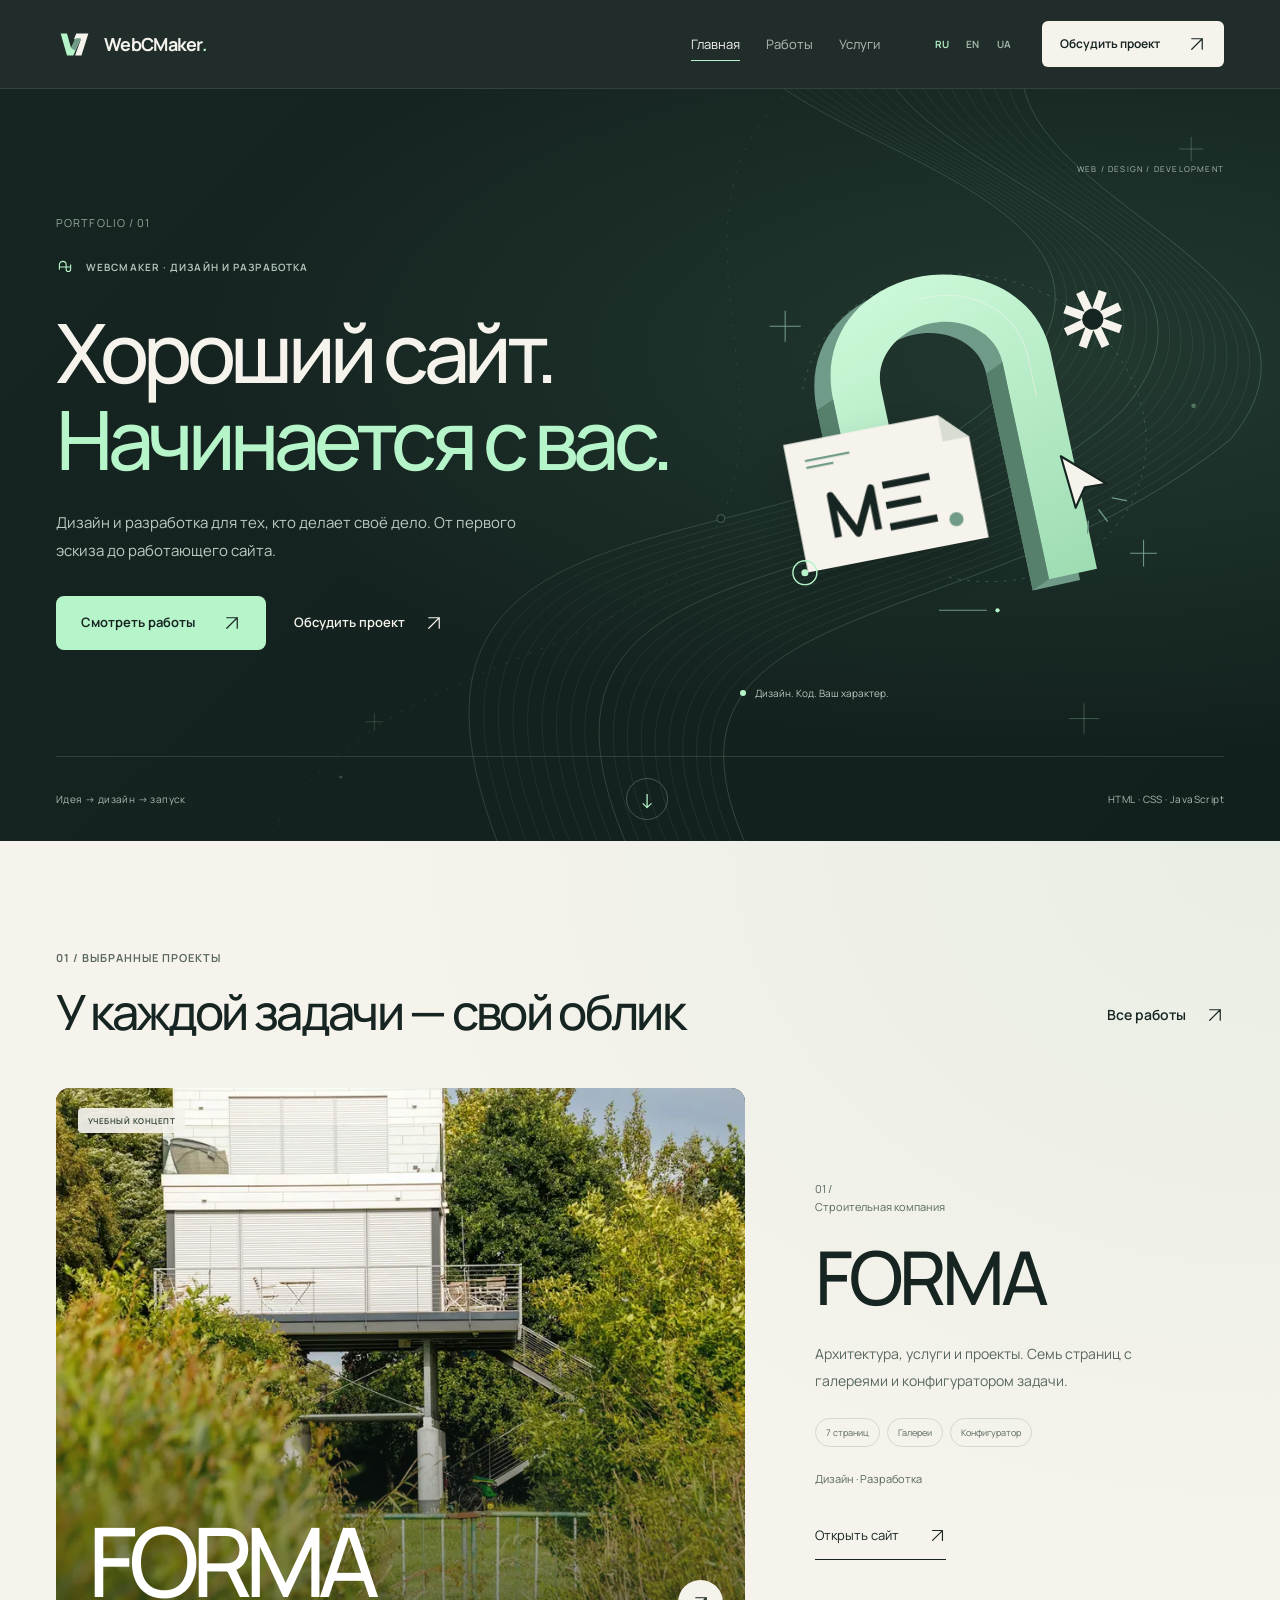
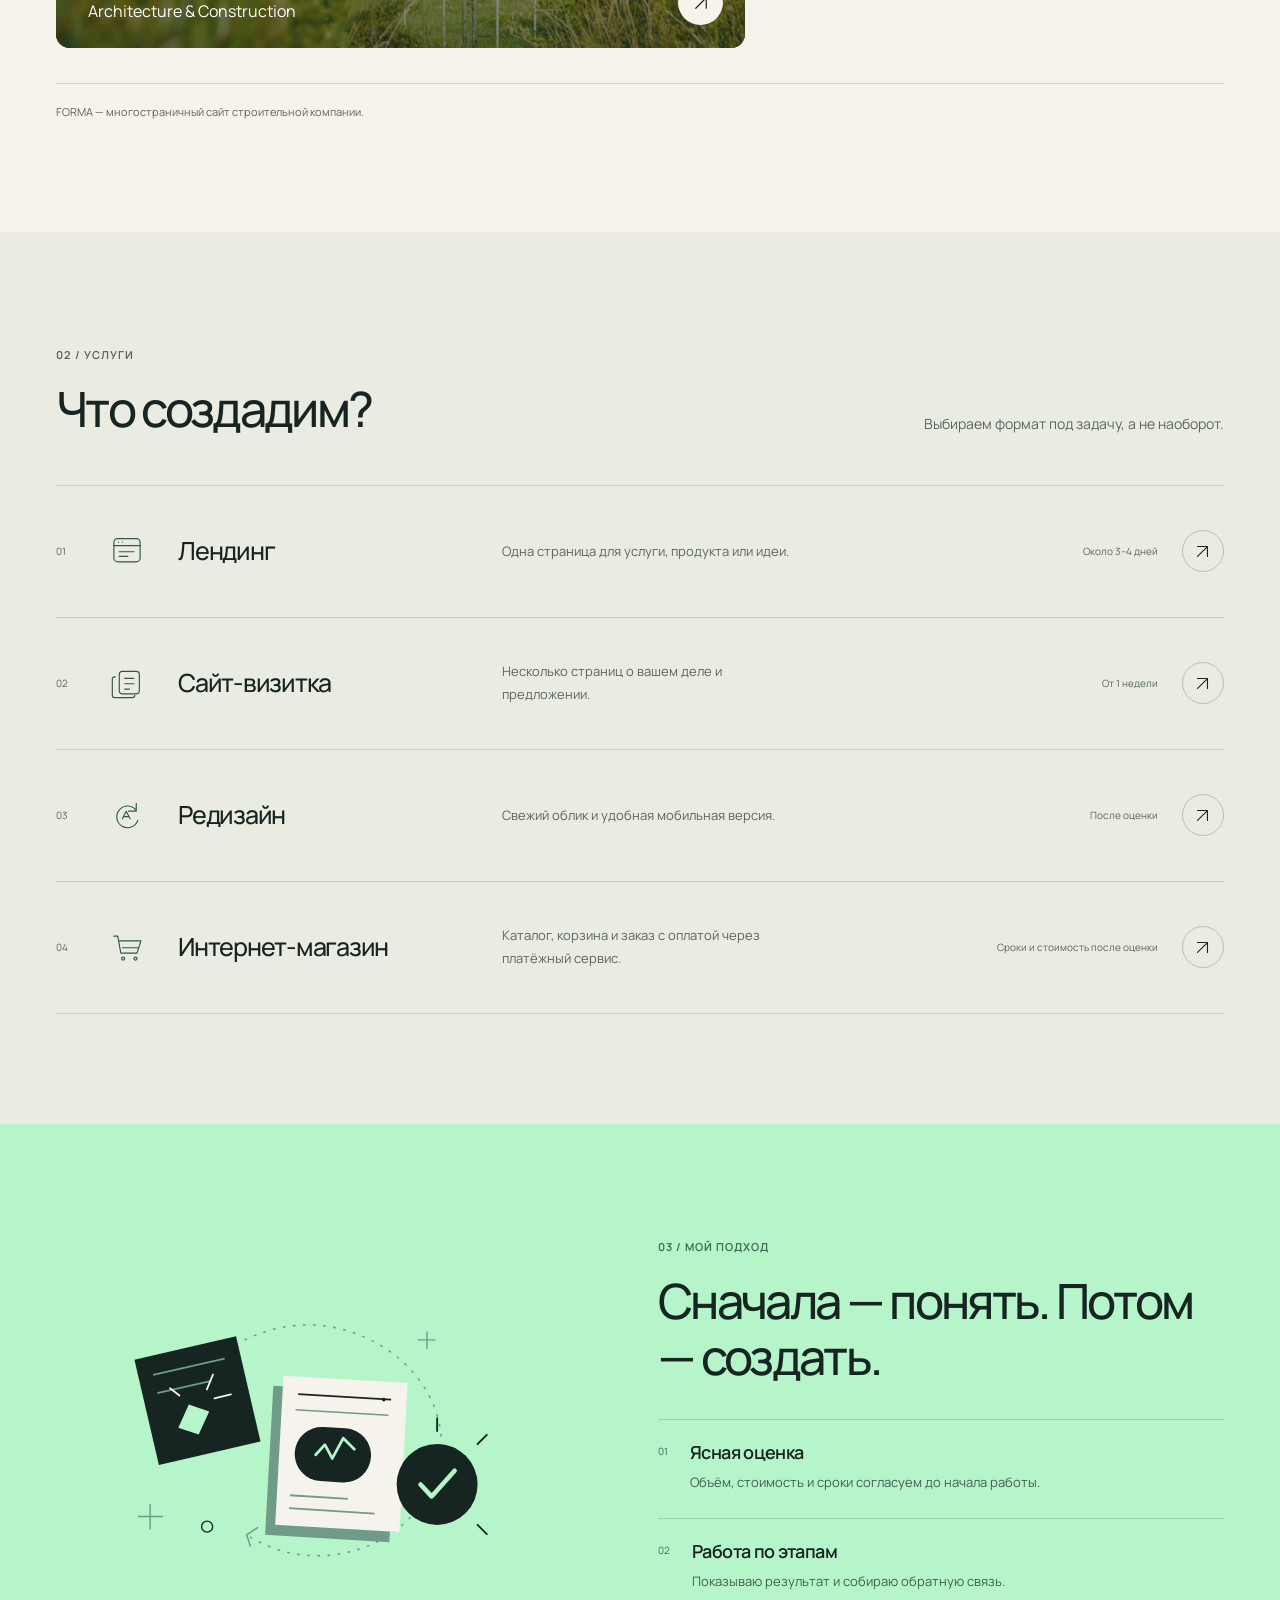
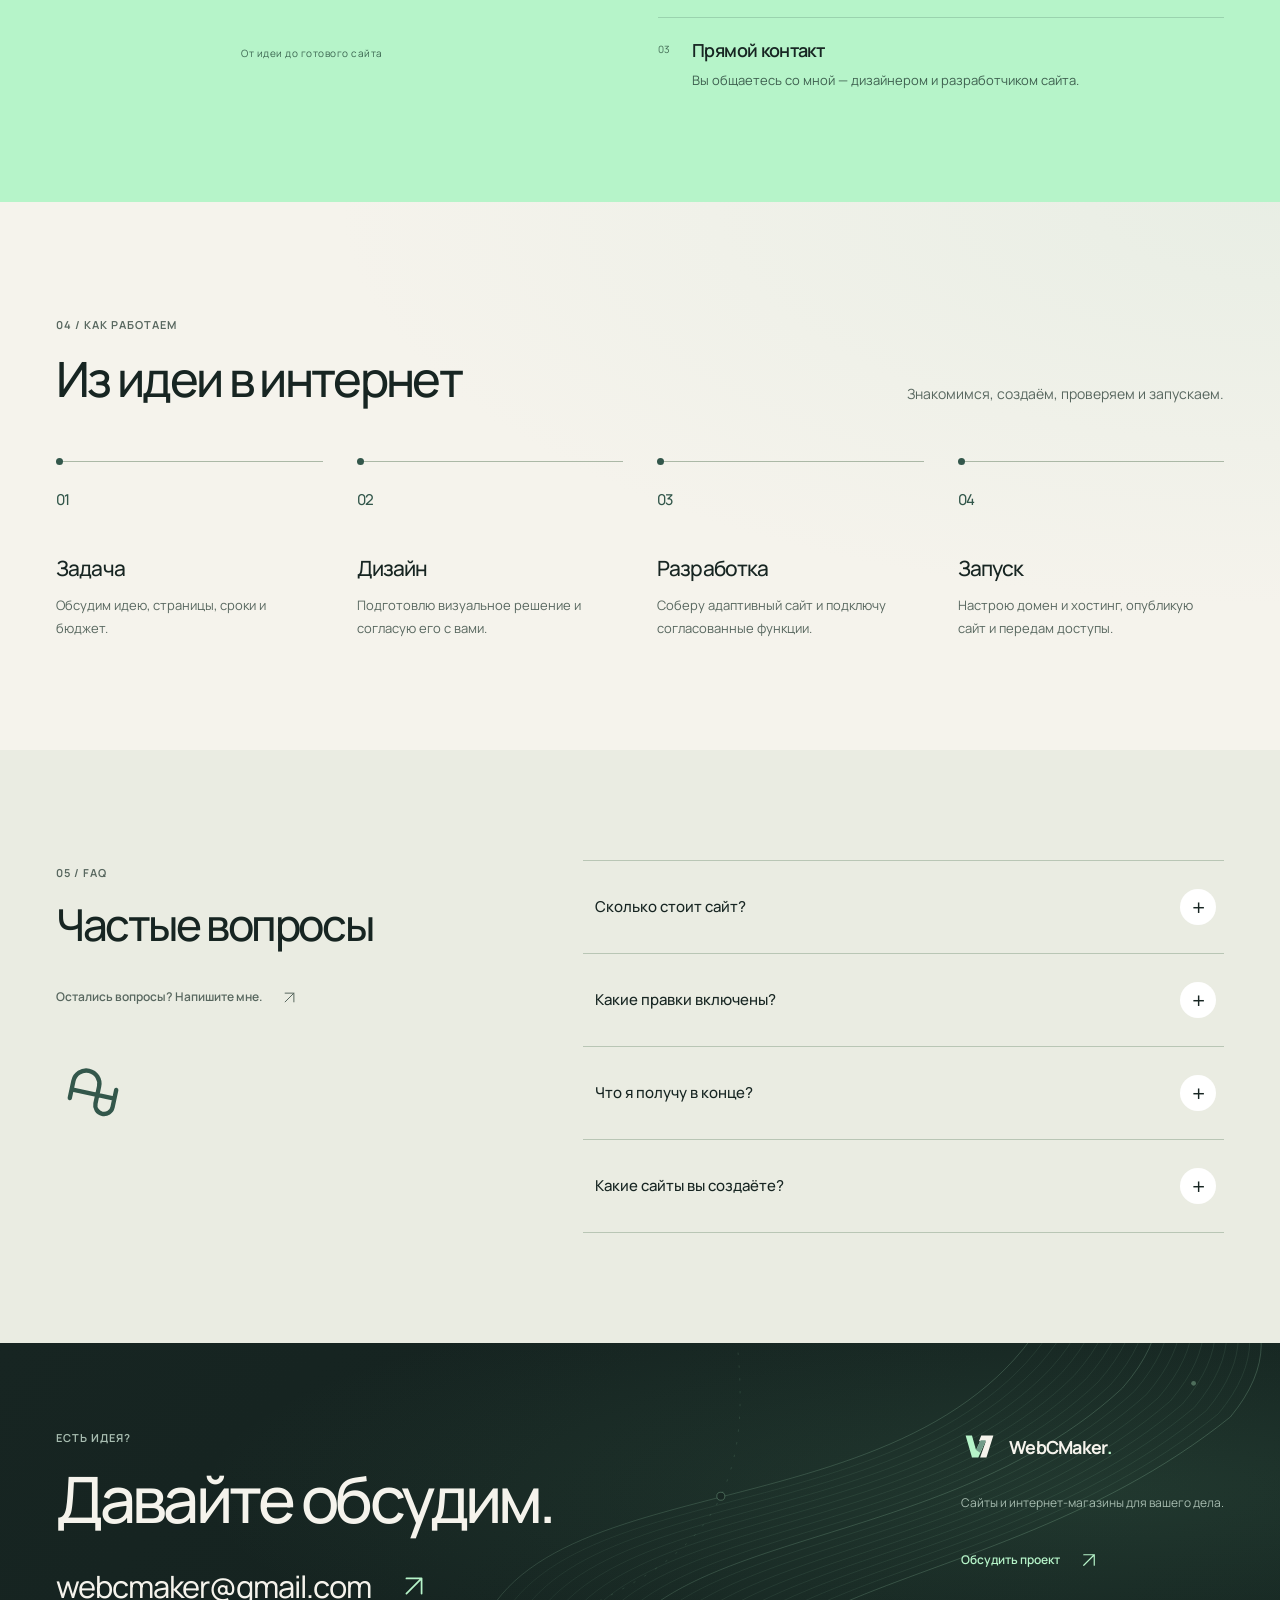
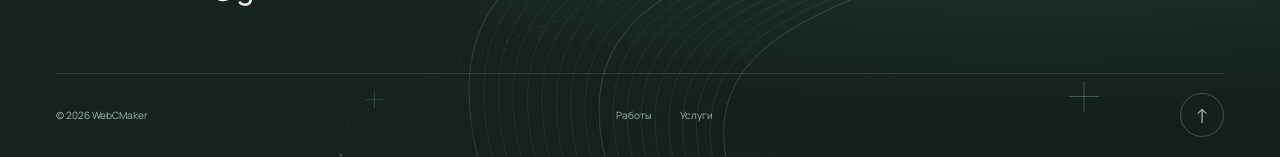
==== commit c5889305: "Add a custom magnetic field background to the portfolio" ====
--- a/index.html
+++ b/index.html
@@ -7,11 +7,11 @@
   <meta name="description" content="WebCMaker — лендинги, сайты компаний и интернет-магазины. Дизайн, разработка, онлайн-оплата и запуск сайта.">
   <title>WebCMaker — дизайн и разработка сайтов</title>
   <link rel="canonical" href="https://webcmaker.github.io/WebCMaker/">
-  <link rel="icon" href="favicon.svg?v=32" type="image/svg+xml">
+  <link rel="icon" href="favicon.svg?v=33" type="image/svg+xml">
   <link rel="preload" href="manrope-variable.woff2" as="font" type="font/woff2" crossorigin="anonymous">
-  <link rel="stylesheet" href="styles.css?v=32">
-  <script defer src="content.js?v=32"></script>
-  <script defer src="app.js?v=32"></script>
+  <link rel="stylesheet" href="styles.css?v=33">
+  <script defer src="content.js?v=33"></script>
+  <script defer src="app.js?v=33"></script>
 </head>
 <body data-page="home">
   <noscript><style>.copy-brief{display:none}</style><p class="container noscript-note">JavaScript отключён. Форма отправки работает. Также можно написать на <a href="mailto:webcmaker@gmail.com">webcmaker@gmail.com</a>.</p></noscript>
--- a/styles.css
+++ b/styles.css
@@ -1785,6 +1785,41 @@
   color:#33574b
 }
 
+/* A custom magnetic field connects the portfolio artwork to its canvas.
+ * All layers are static backgrounds: they do not intercept input or alter layout. */
+.hero,.page-hero,.site-footer {
+  background-color:var(--ink);
+  background-image:url('portfolio-field.svg?v=33'),radial-gradient(ellipse at 86% 36%,#5e9b7730,transparent 58%),linear-gradient(135deg,#172522,#12201d);
+  background-repeat:no-repeat;
+  background-position:center right,center,center;
+  background-size:cover,cover,cover;
+}
+.page-hero {
+  background-position:right 48%,center,center;
+  background-size:max(1100px,100%) auto,cover,cover;
+}
+.site-footer {
+  background-position:right 73%,center,center;
+  background-size:max(1250px,100%) auto,cover,cover;
+}
+.section-work,.section-process,.brief-section {
+  background-image:radial-gradient(ellipse at 100% 0%,#dce9dd80,transparent 52%);
+}
+@media(max-width:640px) {
+  .hero {
+    background-size:auto 1100px,cover,cover;
+    background-position:57% 130px,center,center;
+  }
+  .page-hero {
+    background-size:850px auto,cover,cover;
+    background-position:57% 50%,center,center;
+  }
+  .site-footer {
+    background-size:auto 880px,cover,cover;
+    background-position:60% 50%,center,center;
+  }
+}
+
 @media(min-width:1600px) {
   .hero {
     padding-top:90px
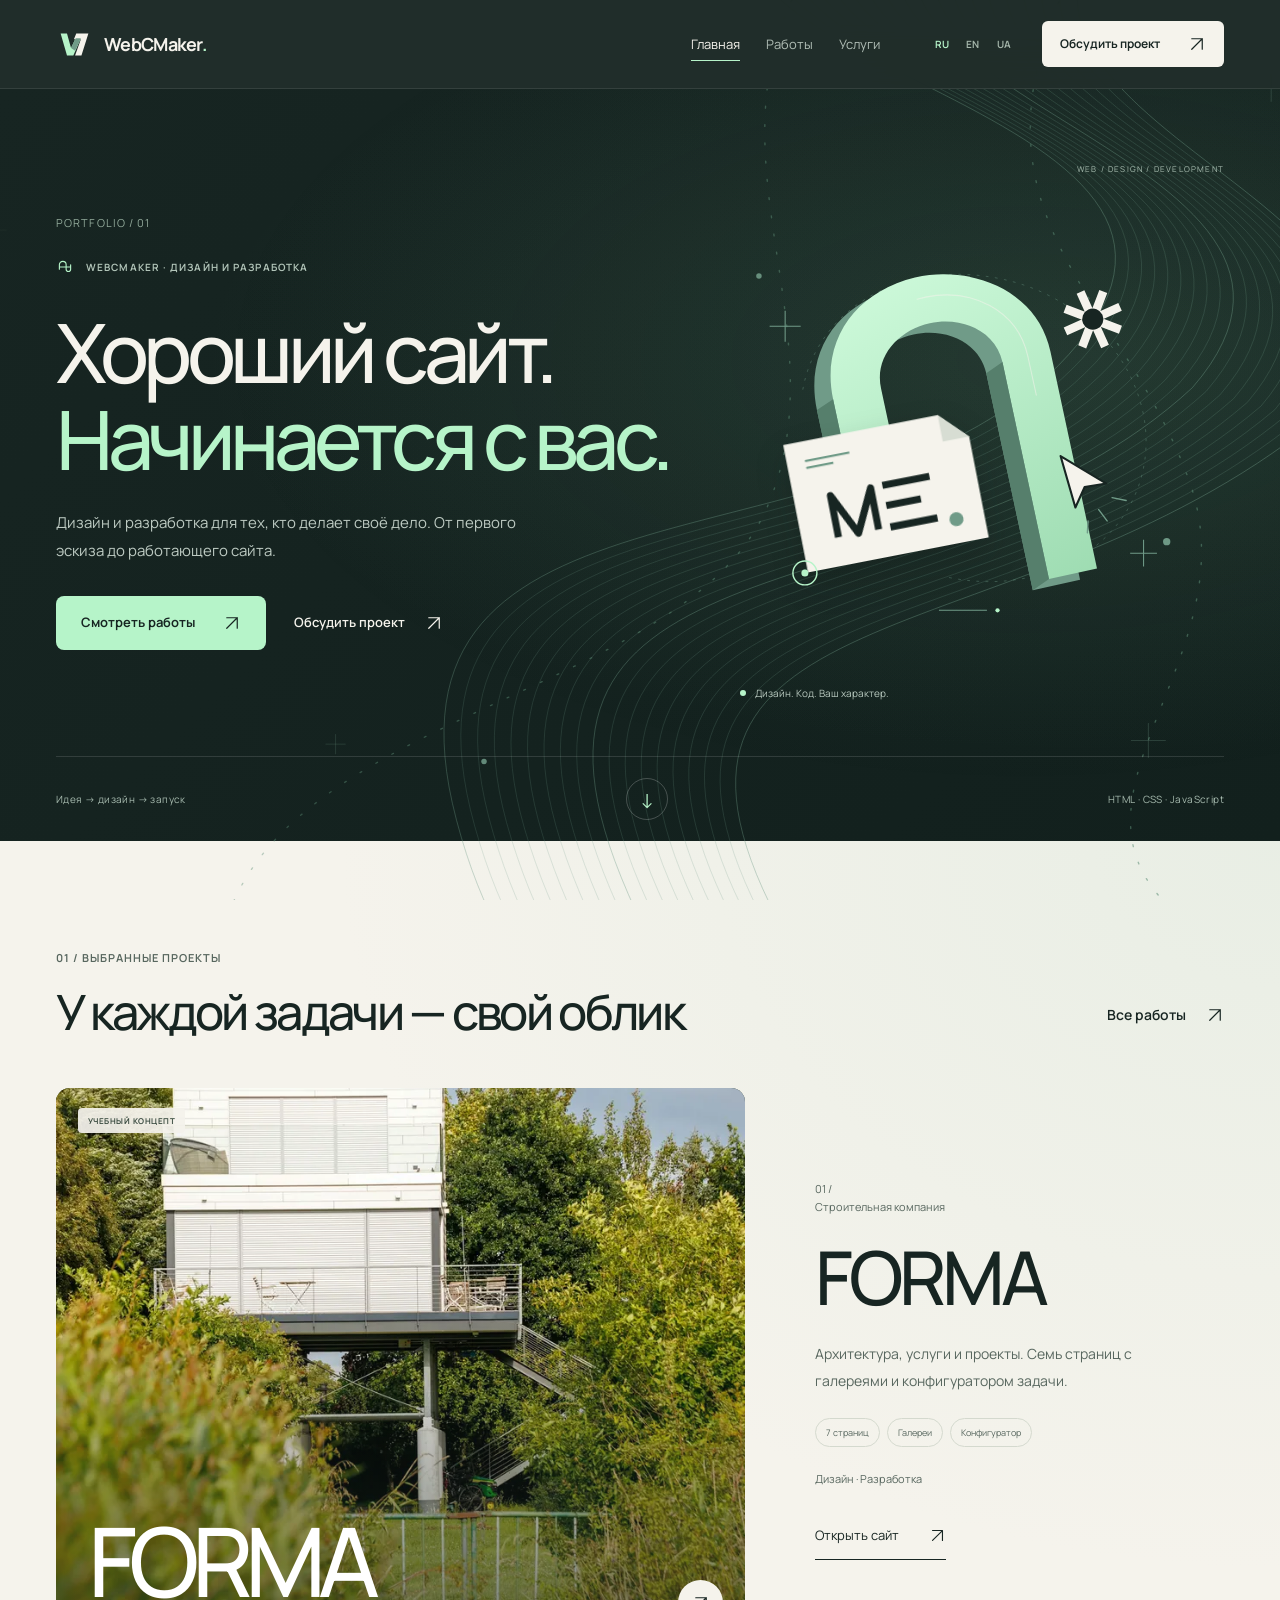
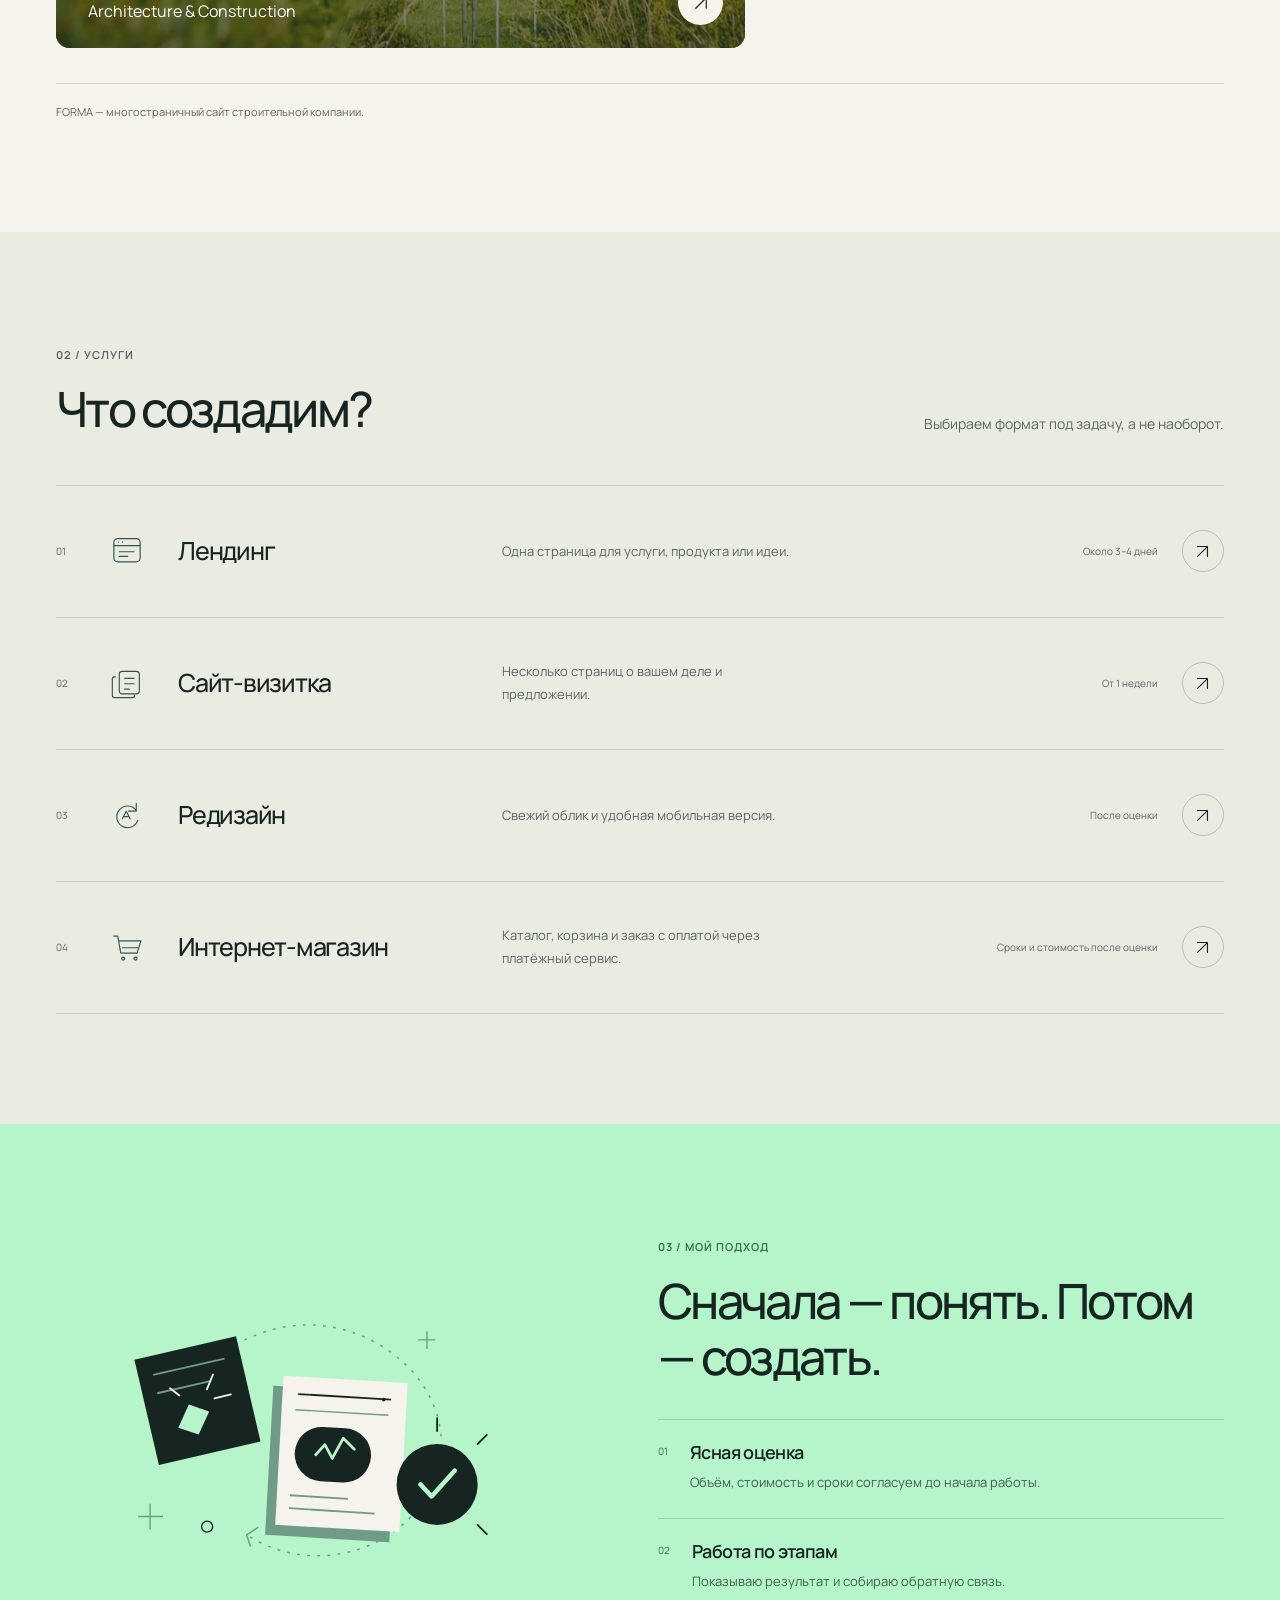
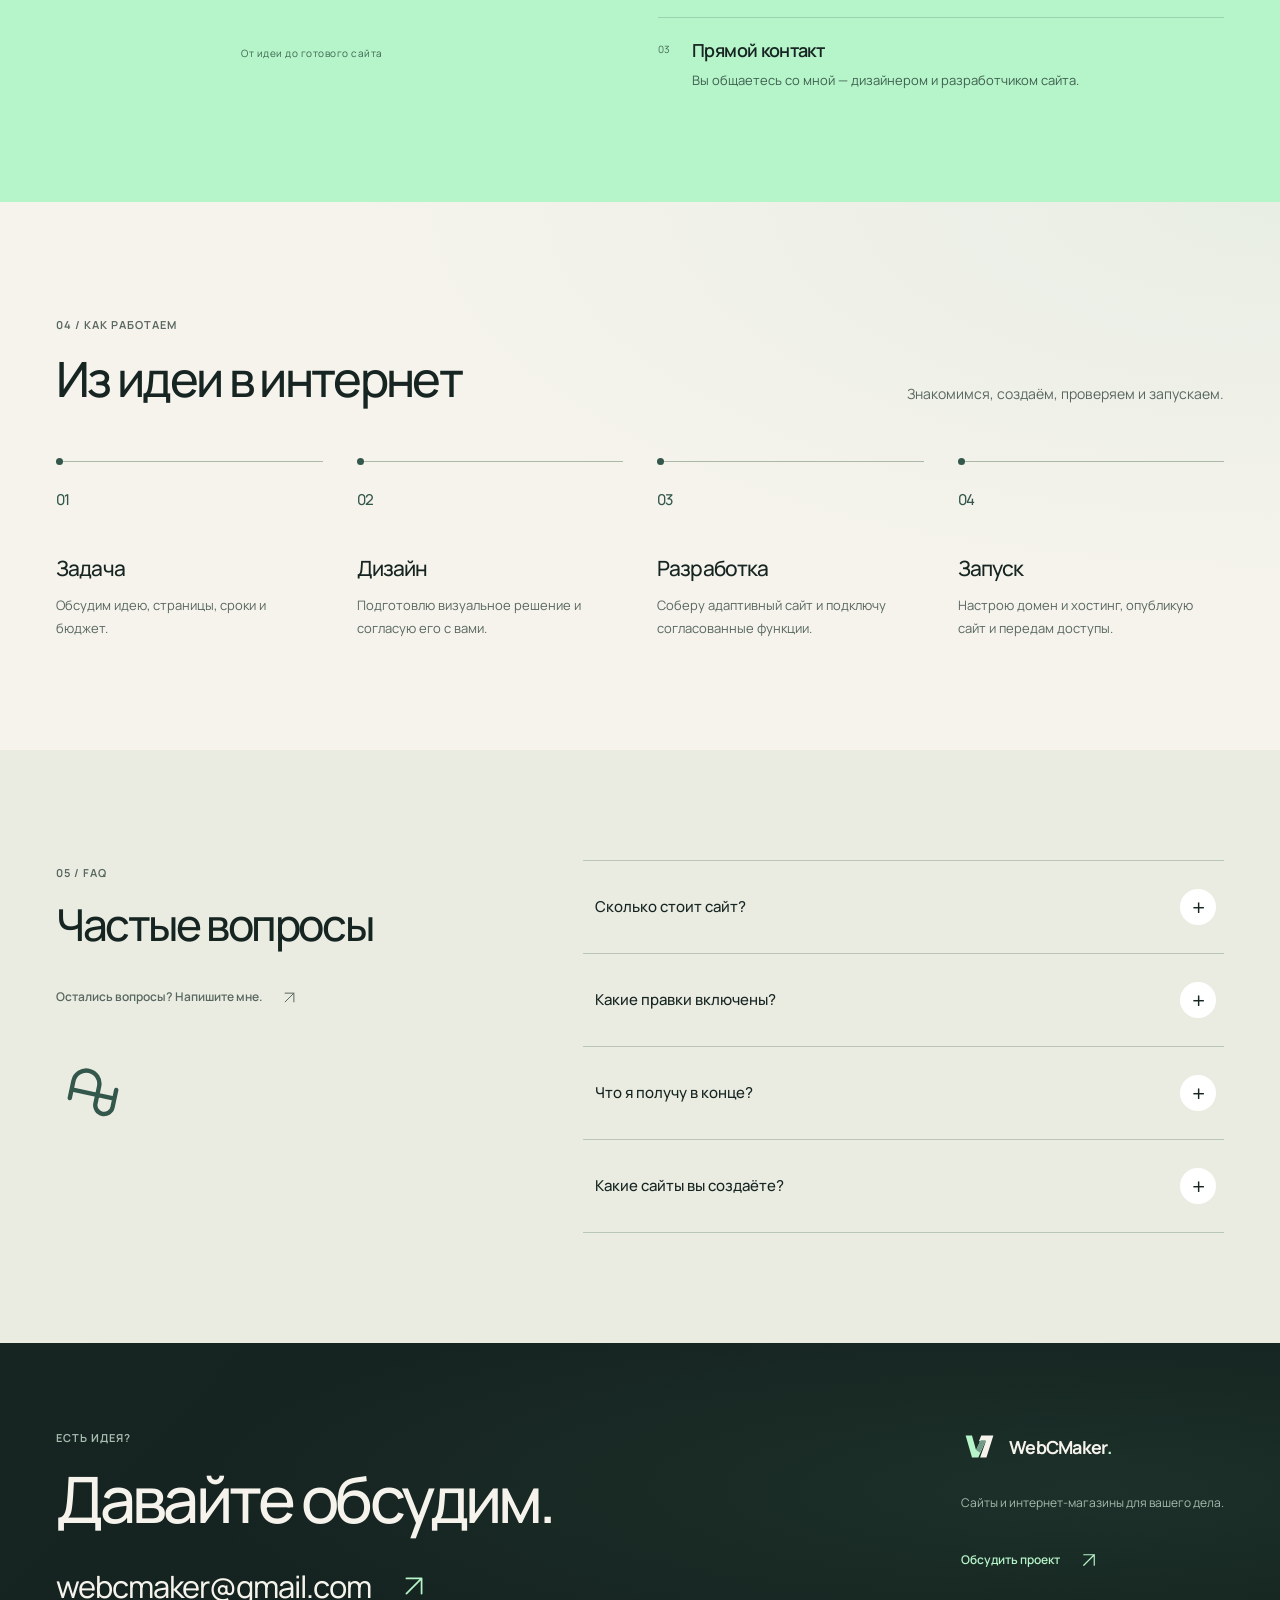
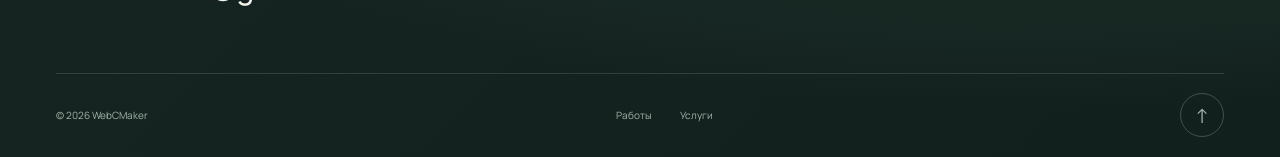
==== commit b0778d95: "Animate one continuous background across the portfolio" ====
--- a/index.html
+++ b/index.html
@@ -7,14 +7,51 @@
   <meta name="description" content="WebCMaker — лендинги, сайты компаний и интернет-магазины. Дизайн, разработка, онлайн-оплата и запуск сайта.">
   <title>WebCMaker — дизайн и разработка сайтов</title>
   <link rel="canonical" href="https://webcmaker.github.io/WebCMaker/">
-  <link rel="icon" href="favicon.svg?v=33" type="image/svg+xml">
+  <link rel="icon" href="favicon.svg?v=34" type="image/svg+xml">
   <link rel="preload" href="manrope-variable.woff2" as="font" type="font/woff2" crossorigin="anonymous">
-  <link rel="stylesheet" href="styles.css?v=33">
-  <script defer src="content.js?v=33"></script>
-  <script defer src="app.js?v=33"></script>
+  <link rel="stylesheet" href="styles.css?v=34">
+  <script defer src="content.js?v=34"></script>
+  <script defer src="app.js?v=34"></script>
 </head>
 <body data-page="home">
   <noscript><style>.copy-brief{display:none}</style><p class="container noscript-note">JavaScript отключён. Форма отправки работает. Также можно написать на <a href="mailto:webcmaker@gmail.com">webcmaker@gmail.com</a>.</p></noscript>
+  <div class="ambient-field" aria-hidden="true"><svg xmlns="http://www.w3.org/2000/svg" viewBox="0 0 1600 1100" preserveAspectRatio="xMidYMid slice" fill="none">
+  <defs>
+    <linearGradient id="field-fade" x1="0" y1="0" x2="1600" y2="650" gradientUnits="userSpaceOnUse"><stop offset="0" stop-color="white" stop-opacity=".08"/><stop offset=".5" stop-color="white" stop-opacity=".85"/><stop offset="1" stop-color="white"/></linearGradient>
+    <mask id="field-mask"><path fill="url(#field-fade)" d="M0 0h1600v1100H0z"/></mask>
+  </defs>
+  <g mask="url(#field-mask)">
+    <g class="field-routes" stroke="#709B88" stroke-width="1" fill="none">
+    <path d="M 1004 -110 C 650 130 1535 152 1268 446 C 1040 698 493 550 600 954 S 1050 1245 1165 1060" stroke-opacity=".46"/>
+    <path d="M 1026 -110 C 669 133 1547 158 1283 450 C 1049 703 507 558 620 961 S 1066 1245 1188 1060" stroke-opacity=".25"/>
+    <path d="M 1048 -110 C 688 136 1559 164 1298 454 C 1058 708 521 566 640 968 S 1082 1245 1211 1060" stroke-opacity=".25"/>
+    <path d="M 1070 -110 C 707 139 1571 170 1313 458 C 1067 713 535 574 660 975 S 1098 1245 1234 1060" stroke-opacity=".25"/>
+    <path d="M 1092 -110 C 726 142 1583 176 1328 462 C 1076 718 549 582 680 982 S 1114 1245 1257 1060" stroke-opacity=".25"/>
+    <path d="M 1114 -110 C 745 145 1595 182 1343 466 C 1085 723 563 590 700 989 S 1130 1245 1280 1060" stroke-opacity=".25"/>
+    <path d="M 1136 -110 C 764 148 1607 188 1358 470 C 1094 728 577 598 720 996 S 1146 1245 1303 1060" stroke-opacity=".25"/>
+    <path d="M 1158 -110 C 783 151 1619 194 1373 474 C 1103 733 591 606 740 1003 S 1162 1245 1326 1060" stroke-opacity=".25"/>
+    <path d="M 1180 -110 C 802 154 1631 200 1388 478 C 1112 738 605 614 760 1010 S 1178 1245 1349 1060" stroke-opacity=".25"/>
+    <path d="M 1202 -110 C 821 157 1643 206 1403 482 C 1121 743 619 622 780 1017 S 1194 1245 1372 1060" stroke-opacity=".46"/>
+    <path d="M 1224 -110 C 840 160 1655 212 1418 486 C 1130 748 633 630 800 1024 S 1210 1245 1395 1060" stroke-opacity=".25"/>
+    <path d="M 1246 -110 C 859 163 1667 218 1433 490 C 1139 753 647 638 820 1031 S 1226 1245 1418 1060" stroke-opacity=".25"/>
+    <path d="M 1268 -110 C 878 166 1679 224 1448 494 C 1148 758 661 646 840 1038 S 1242 1245 1441 1060" stroke-opacity=".25"/>
+    <path d="M 1290 -110 C 897 169 1691 230 1463 498 C 1157 763 675 654 860 1045 S 1258 1245 1464 1060" stroke-opacity=".25"/>
+    <path d="M 1312 -110 C 916 172 1703 236 1478 502 C 1166 768 689 662 880 1052 S 1274 1245 1487 1060" stroke-opacity=".25"/>
+    <path d="M 1334 -110 C 935 175 1715 242 1493 506 C 1175 773 703 670 900 1059 S 1290 1245 1510 1060" stroke-opacity=".25"/>
+    <path d="M 1356 -110 C 954 178 1727 248 1508 510 C 1184 778 717 678 920 1066 S 1306 1245 1533 1060" stroke-opacity=".25"/>
+    <path d="M 1378 -110 C 973 181 1739 254 1523 514 C 1193 783 731 686 940 1073 S 1322 1245 1556 1060" stroke-opacity=".25"/>
+    <path d="M 1400 -110 C 992 184 1751 260 1538 518 C 1202 788 745 694 960 1080 S 1338 1245 1579 1060" stroke-opacity=".46"/>
+    </g>
+    <g class="field-current" stroke="#5D8F77" stroke-width="1.5" stroke-dasharray="2 18" stroke-linecap="round" stroke-opacity=".55">
+      <path d="M340 1100C380 835 850 825 940 610S825 180 1035-40"/>
+      <path d="M1500 1120C1150 980 1480 810 1400 585S1110 285 1310-40"/>
+    </g>
+    <g class="field-markers" fill="#709B88">
+      <circle cx="930" cy="360" r="3"/><circle cx="1375" cy="650" r="4"/><circle cx="630" cy="890" r="3"/>
+    </g>
+    <path d="M70 310h39m-19-19v38m1384-174h30m-15-15v30M1336 867h38m-19-19v38M457 871h22m-11-11v22" stroke="#709B88" stroke-opacity=".3"/>
+  </g>
+</svg></div>
   <div id="app"><a class="skip-link" href="#main">К содержимому</a><header class="site-header"><div class="container header-inner">
       <a class="brand" href="index.html" aria-label="WebCMaker — Главная"><span class="brand-mark"><img src="brand-mark.svg?v=32" width="40" height="40" alt="" decoding="async"></span><span class="brand-name">WebCMaker<span class="brand-period">.</span></span></a>
       <button class="menu-toggle" type="button" aria-expanded="false" aria-controls="main-nav" aria-label="Открыть меню"><span></span><span></span></button>
--- a/styles.css
+++ b/styles.css
@@ -1785,39 +1785,52 @@
   color:#33574b
 }
 
-/* A custom magnetic field connects the portfolio artwork to its canvas.
- * All layers are static backgrounds: they do not intercept input or alter layout. */
+/* One continuous viewport field stays behind every section and page. */
+body {isolation:isolate}
+.container {position:relative;z-index:2}
+.ambient-field {
+  position:fixed;
+  inset:0;
+  z-index:1;
+  overflow:hidden;
+  pointer-events:none;
+  user-select:none;
+}
+.ambient-field>svg {
+  position:absolute;
+  inset:-6%;
+  width:112%;
+  height:112%;
+  max-width:none;
+}
+.ambient-field::after {
+  content:'';
+  position:absolute;
+  inset:0;
+  background:radial-gradient(ellipse at 80% 40%,#8ab69a12,transparent 56%);
+}
+.field-routes {transform-origin:65% 50%;animation:field-sway 22s ease-in-out infinite alternate}
+.field-current {animation:field-current 14s linear infinite}
+.field-markers {animation:field-breathe 6s ease-in-out infinite alternate}
+@keyframes field-sway {
+  from {transform:translate(-20px,-16px) rotate(-1deg)}
+  to {transform:translate(24px,20px) rotate(1deg)}
+}
+@keyframes field-current {to {stroke-dashoffset:-160}}
+@keyframes field-breathe {
+  from {opacity:.2;transform:translateY(0)}
+  to {opacity:.7;transform:translateY(-15px)}
+}
+.ambient-paused .ambient-field * {animation-play-state:paused!important}
 .hero,.page-hero,.site-footer {
   background-color:var(--ink);
-  background-image:url('portfolio-field.svg?v=33'),radial-gradient(ellipse at 86% 36%,#5e9b7730,transparent 58%),linear-gradient(135deg,#172522,#12201d);
-  background-repeat:no-repeat;
-  background-position:center right,center,center;
-  background-size:cover,cover,cover;
-}
-.page-hero {
-  background-position:right 48%,center,center;
-  background-size:max(1100px,100%) auto,cover,cover;
-}
-.site-footer {
-  background-position:right 73%,center,center;
-  background-size:max(1250px,100%) auto,cover,cover;
+  background-image:radial-gradient(ellipse at 86% 36%,#5e9b7720,transparent 58%),linear-gradient(135deg,#172522,#12201d);
 }
 .section-work,.section-process,.brief-section {
   background-image:radial-gradient(ellipse at 100% 0%,#dce9dd80,transparent 52%);
 }
 @media(max-width:640px) {
-  .hero {
-    background-size:auto 1100px,cover,cover;
-    background-position:57% 130px,center,center;
-  }
-  .page-hero {
-    background-size:850px auto,cover,cover;
-    background-position:57% 50%,center,center;
-  }
-  .site-footer {
-    background-size:auto 880px,cover,cover;
-    background-position:60% 50%,center,center;
-  }
+  .ambient-field>svg {left:-57%;right:auto;width:170%;height:112%}
 }
 
 @media(min-width:1600px) {
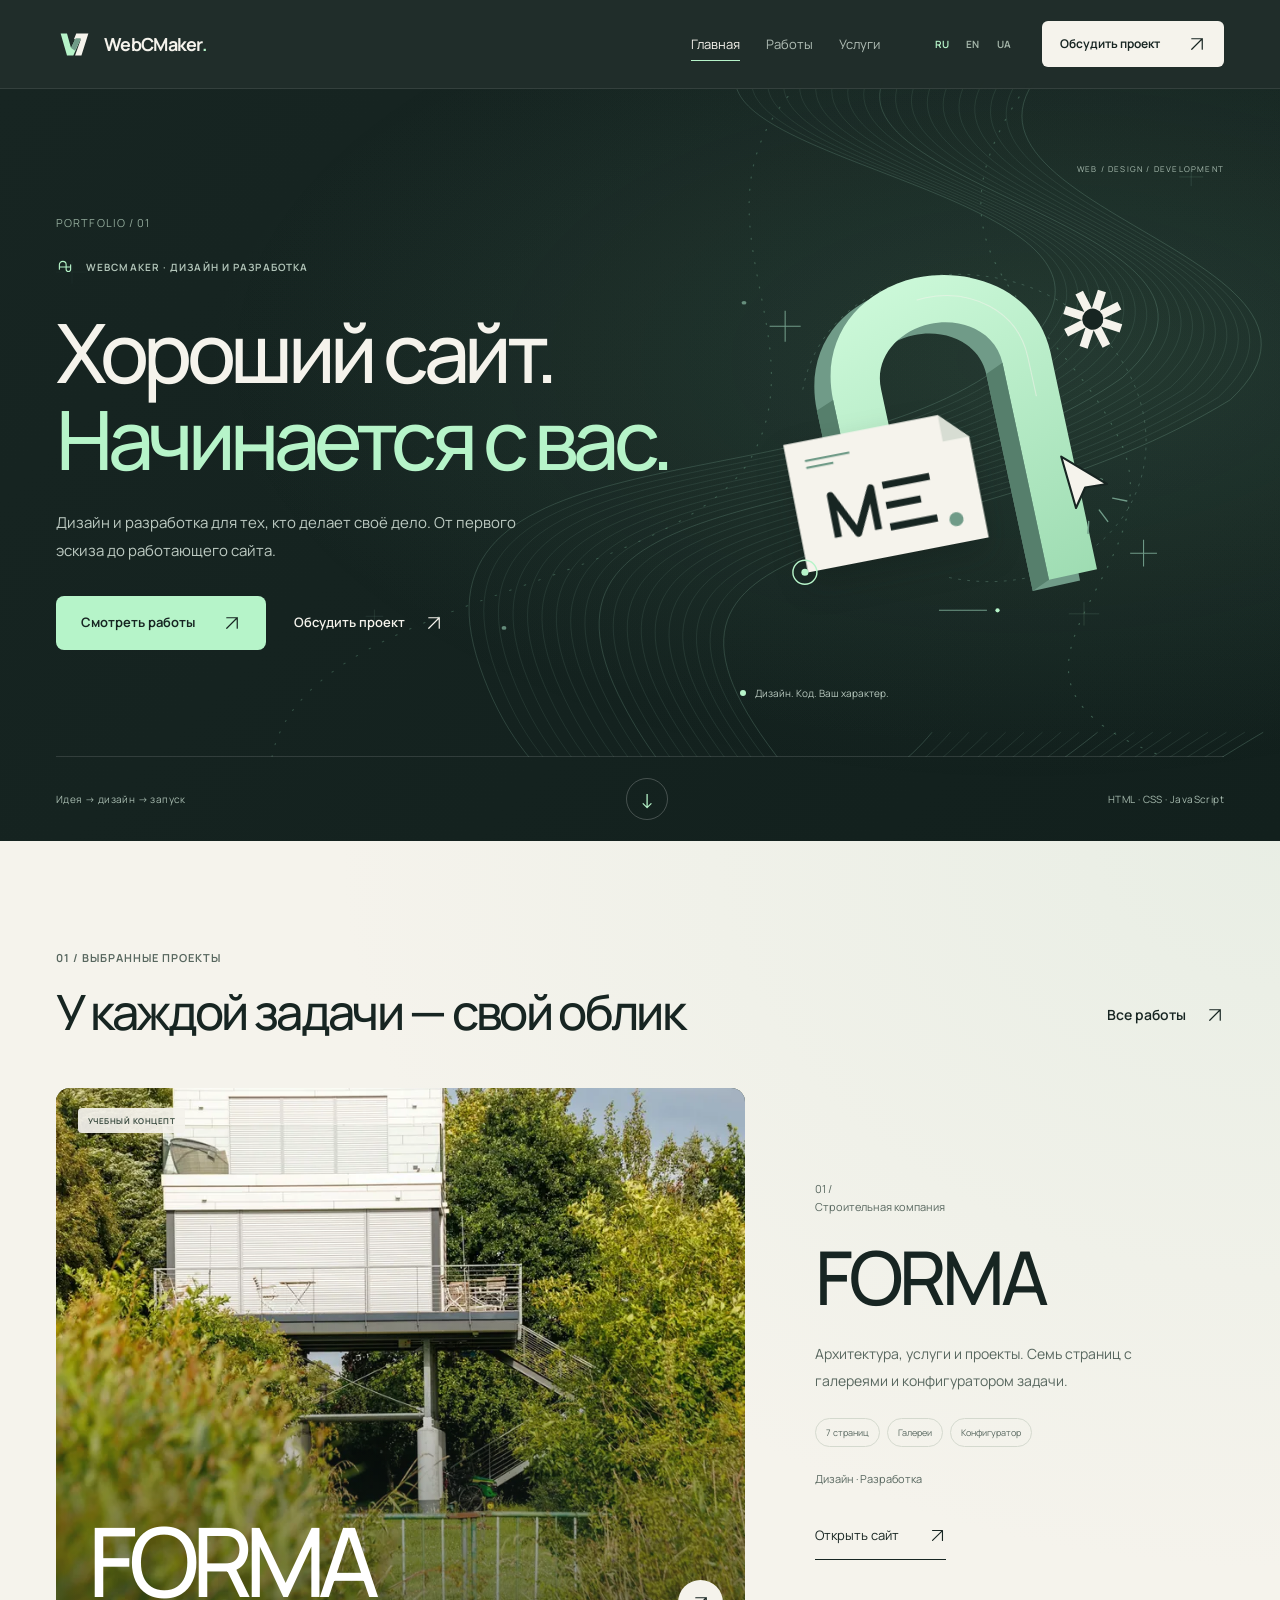
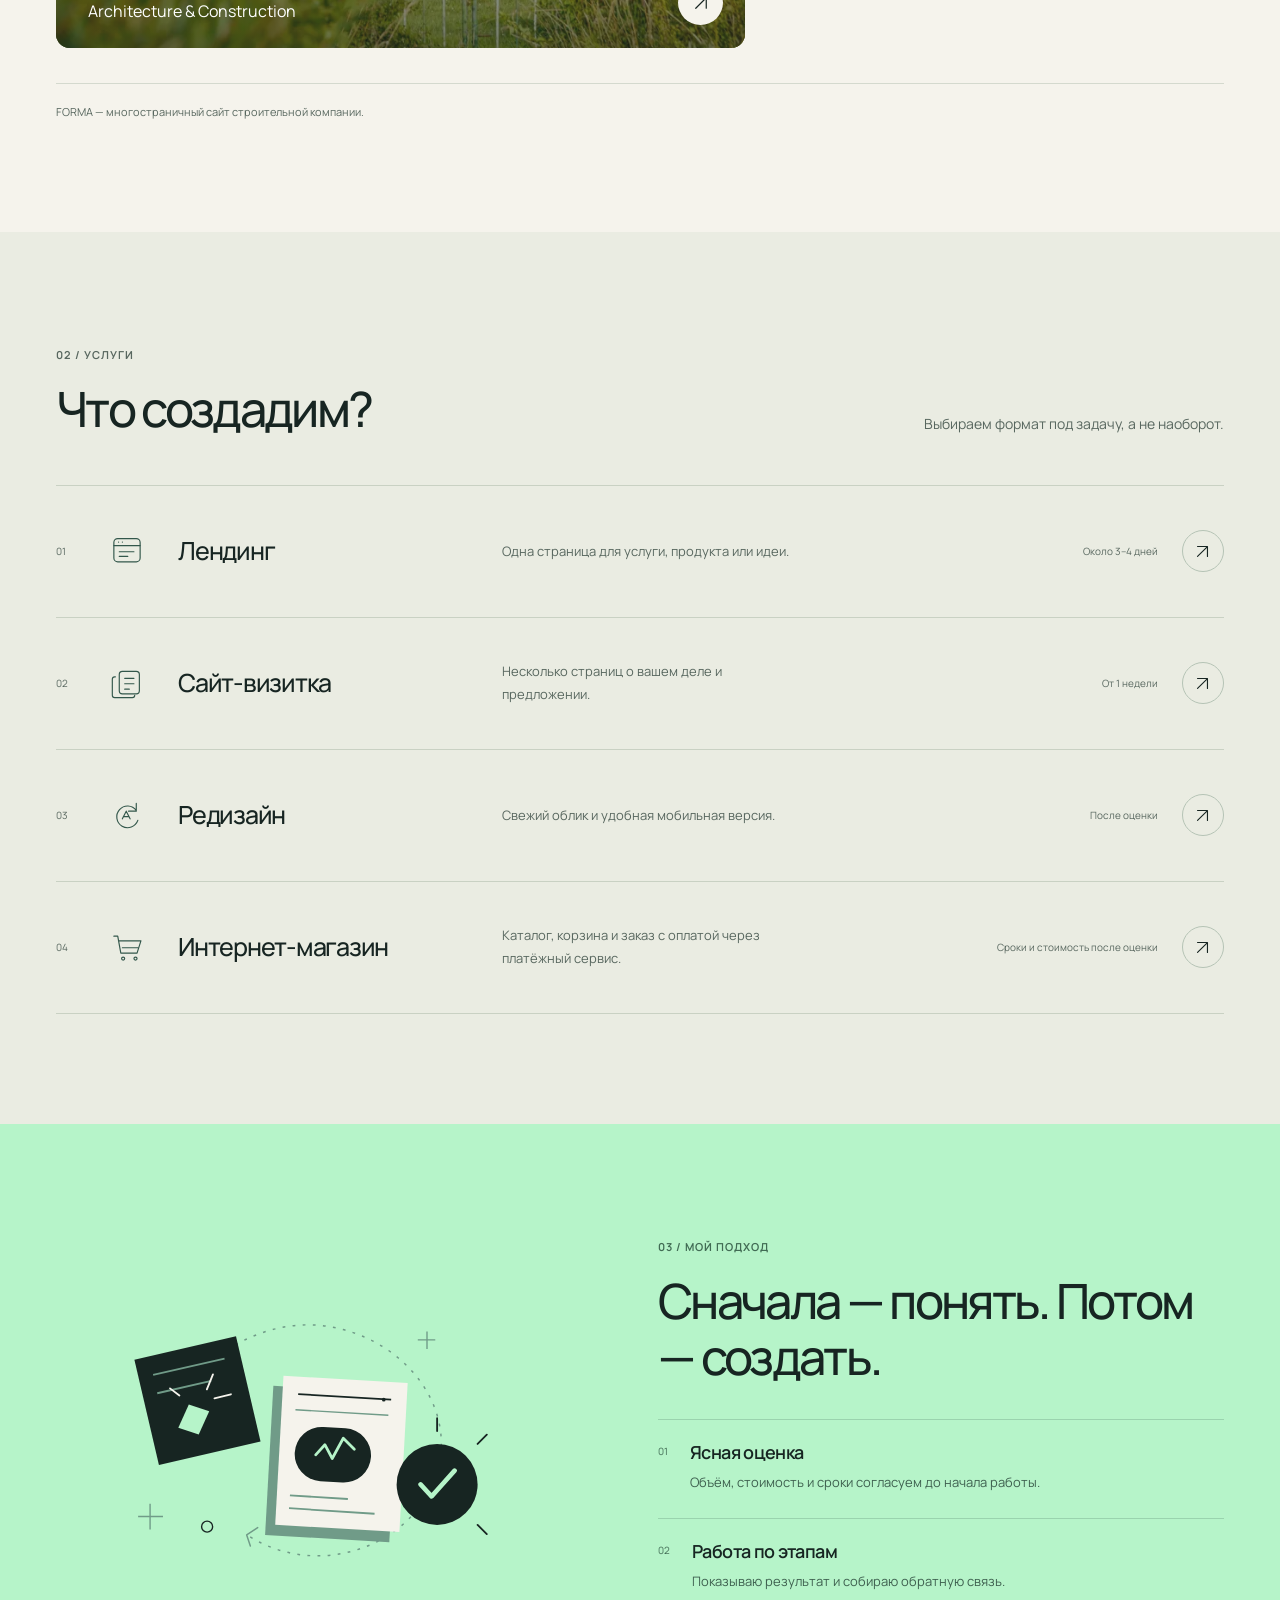
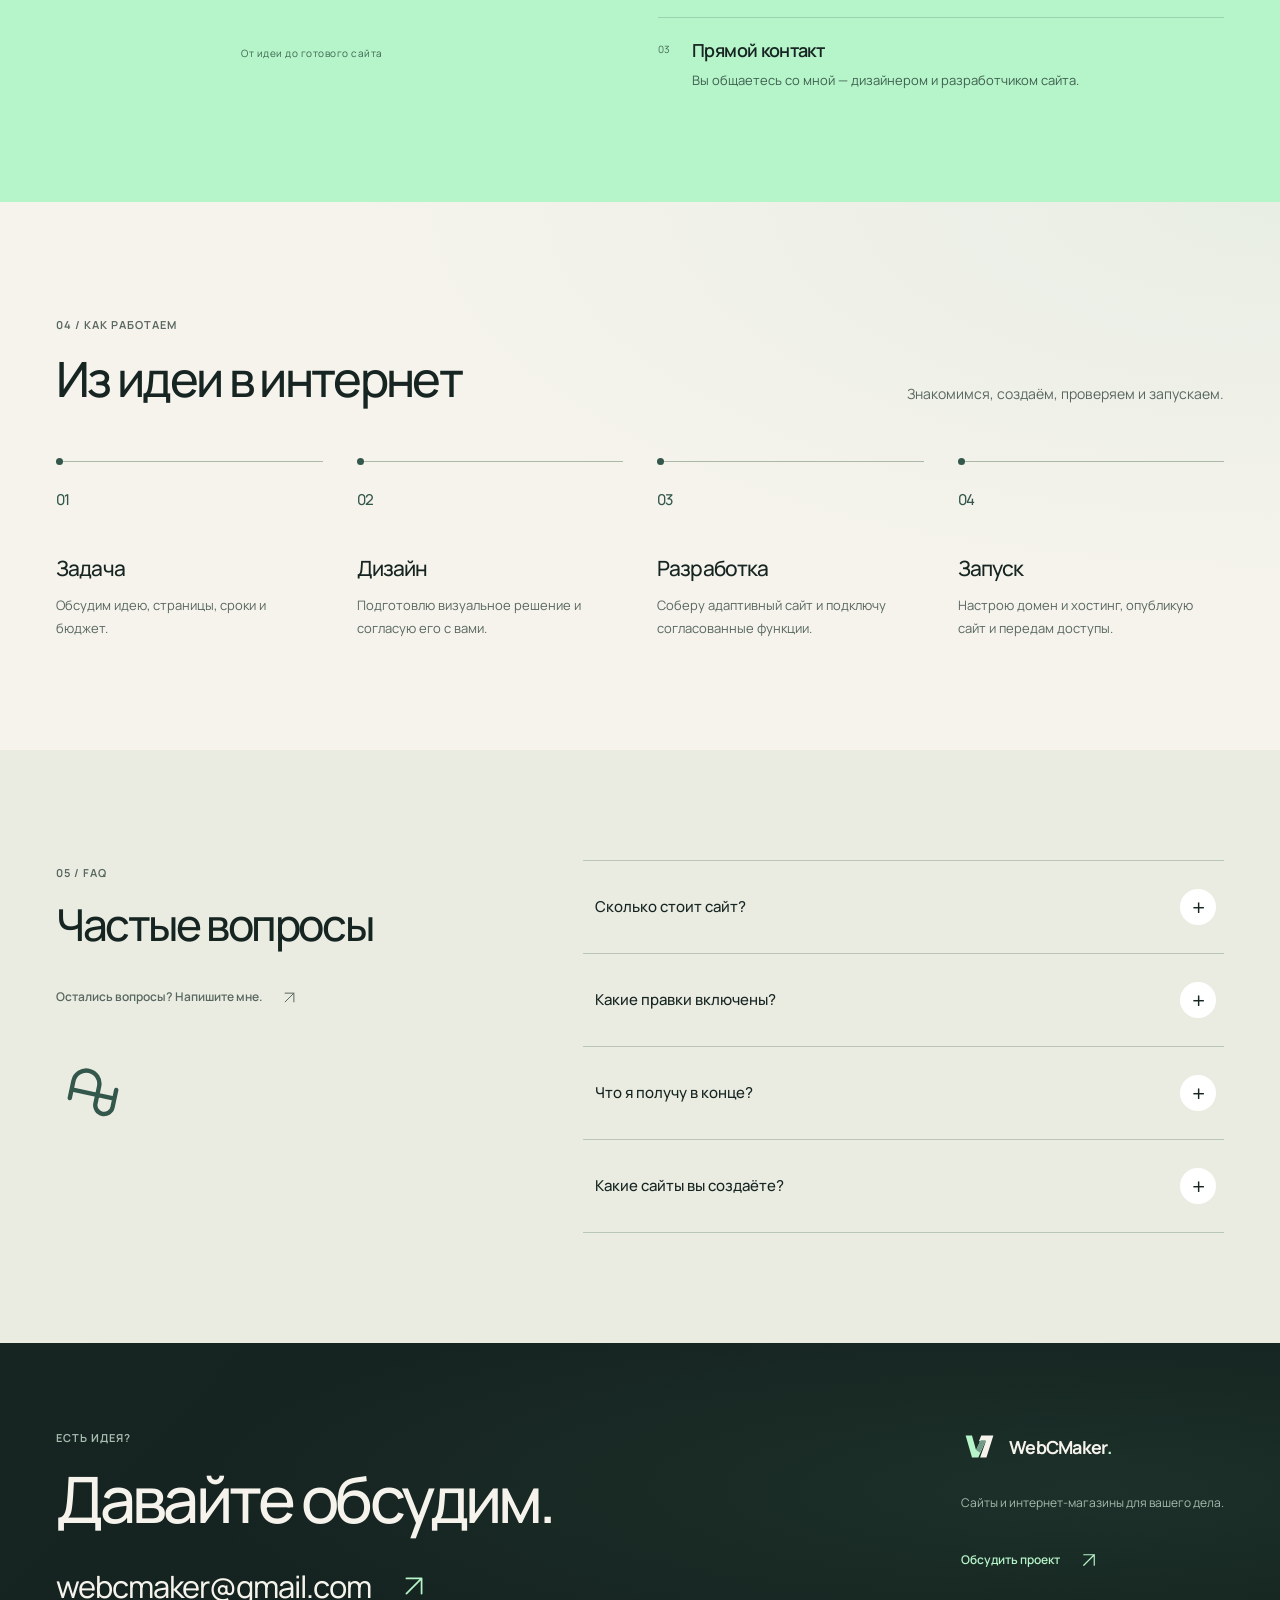
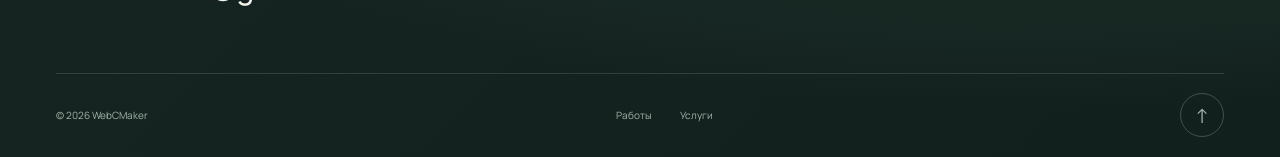
==== commit c8e77469: "Keep the animated field inside the visible viewport" ====
--- a/index.html
+++ b/index.html
@@ -7,20 +7,20 @@
   <meta name="description" content="WebCMaker — лендинги, сайты компаний и интернет-магазины. Дизайн, разработка, онлайн-оплата и запуск сайта.">
   <title>WebCMaker — дизайн и разработка сайтов</title>
   <link rel="canonical" href="https://webcmaker.github.io/WebCMaker/">
-  <link rel="icon" href="favicon.svg?v=34" type="image/svg+xml">
+  <link rel="icon" href="favicon.svg?v=35" type="image/svg+xml">
   <link rel="preload" href="manrope-variable.woff2" as="font" type="font/woff2" crossorigin="anonymous">
-  <link rel="stylesheet" href="styles.css?v=34">
-  <script defer src="content.js?v=34"></script>
-  <script defer src="app.js?v=34"></script>
+  <link rel="stylesheet" href="styles.css?v=35">
+  <script defer src="content.js?v=35"></script>
+  <script defer src="app.js?v=35"></script>
 </head>
 <body data-page="home">
   <noscript><style>.copy-brief{display:none}</style><p class="container noscript-note">JavaScript отключён. Форма отправки работает. Также можно написать на <a href="mailto:webcmaker@gmail.com">webcmaker@gmail.com</a>.</p></noscript>
-  <div class="ambient-field" aria-hidden="true"><svg xmlns="http://www.w3.org/2000/svg" viewBox="0 0 1600 1100" preserveAspectRatio="xMidYMid slice" fill="none">
+  <div class="ambient-field" aria-hidden="true"><svg xmlns="http://www.w3.org/2000/svg" viewBox="0 0 1600 1100" preserveAspectRatio="none" fill="none">
   <defs>
     <linearGradient id="field-fade" x1="0" y1="0" x2="1600" y2="650" gradientUnits="userSpaceOnUse"><stop offset="0" stop-color="white" stop-opacity=".08"/><stop offset=".5" stop-color="white" stop-opacity=".85"/><stop offset="1" stop-color="white"/></linearGradient>
     <mask id="field-mask"><path fill="url(#field-fade)" d="M0 0h1600v1100H0z"/></mask>
   </defs>
-  <g mask="url(#field-mask)">
+  <g class="field-fit" transform="translate(0 100) scale(1 .75)" mask="url(#field-mask)">
     <g class="field-routes" stroke="#709B88" stroke-width="1" fill="none">
     <path d="M 1004 -110 C 650 130 1535 152 1268 446 C 1040 698 493 550 600 954 S 1050 1245 1165 1060" stroke-opacity=".46"/>
     <path d="M 1026 -110 C 669 133 1547 158 1283 450 C 1049 703 507 558 620 961 S 1066 1245 1188 1060" stroke-opacity=".25"/>
--- a/styles.css
+++ b/styles.css
@@ -1798,9 +1798,9 @@
 }
 .ambient-field>svg {
   position:absolute;
-  inset:-6%;
-  width:112%;
-  height:112%;
+  inset:0;
+  width:100%;
+  height:100%;
   max-width:none;
 }
 .ambient-field::after {
@@ -1809,17 +1809,17 @@
   inset:0;
   background:radial-gradient(ellipse at 80% 40%,#8ab69a12,transparent 56%);
 }
-.field-routes {transform-origin:65% 50%;animation:field-sway 22s ease-in-out infinite alternate}
+.field-routes {animation:field-rise 18s ease-in-out infinite alternate}
 .field-current {animation:field-current 14s linear infinite}
-.field-markers {animation:field-breathe 6s ease-in-out infinite alternate}
-@keyframes field-sway {
-  from {transform:translate(-20px,-16px) rotate(-1deg)}
-  to {transform:translate(24px,20px) rotate(1deg)}
+.field-markers {animation:field-marker-rise 10s ease-in-out infinite alternate}
+@keyframes field-rise {
+  from {transform:translateY(52px)}
+  to {transform:translateY(-52px)}
 }
 @keyframes field-current {to {stroke-dashoffset:-160}}
-@keyframes field-breathe {
-  from {opacity:.2;transform:translateY(0)}
-  to {opacity:.7;transform:translateY(-15px)}
+@keyframes field-marker-rise {
+  from {opacity:.25;transform:translateY(74px)}
+  to {opacity:.72;transform:translateY(-74px)}
 }
 .ambient-paused .ambient-field * {animation-play-state:paused!important}
 .hero,.page-hero,.site-footer {
@@ -1829,10 +1829,6 @@
 .section-work,.section-process,.brief-section {
   background-image:radial-gradient(ellipse at 100% 0%,#dce9dd80,transparent 52%);
 }
-@media(max-width:640px) {
-  .ambient-field>svg {left:-57%;right:auto;width:170%;height:112%}
-}
-
 @media(min-width:1600px) {
   .hero {
     padding-top:90px
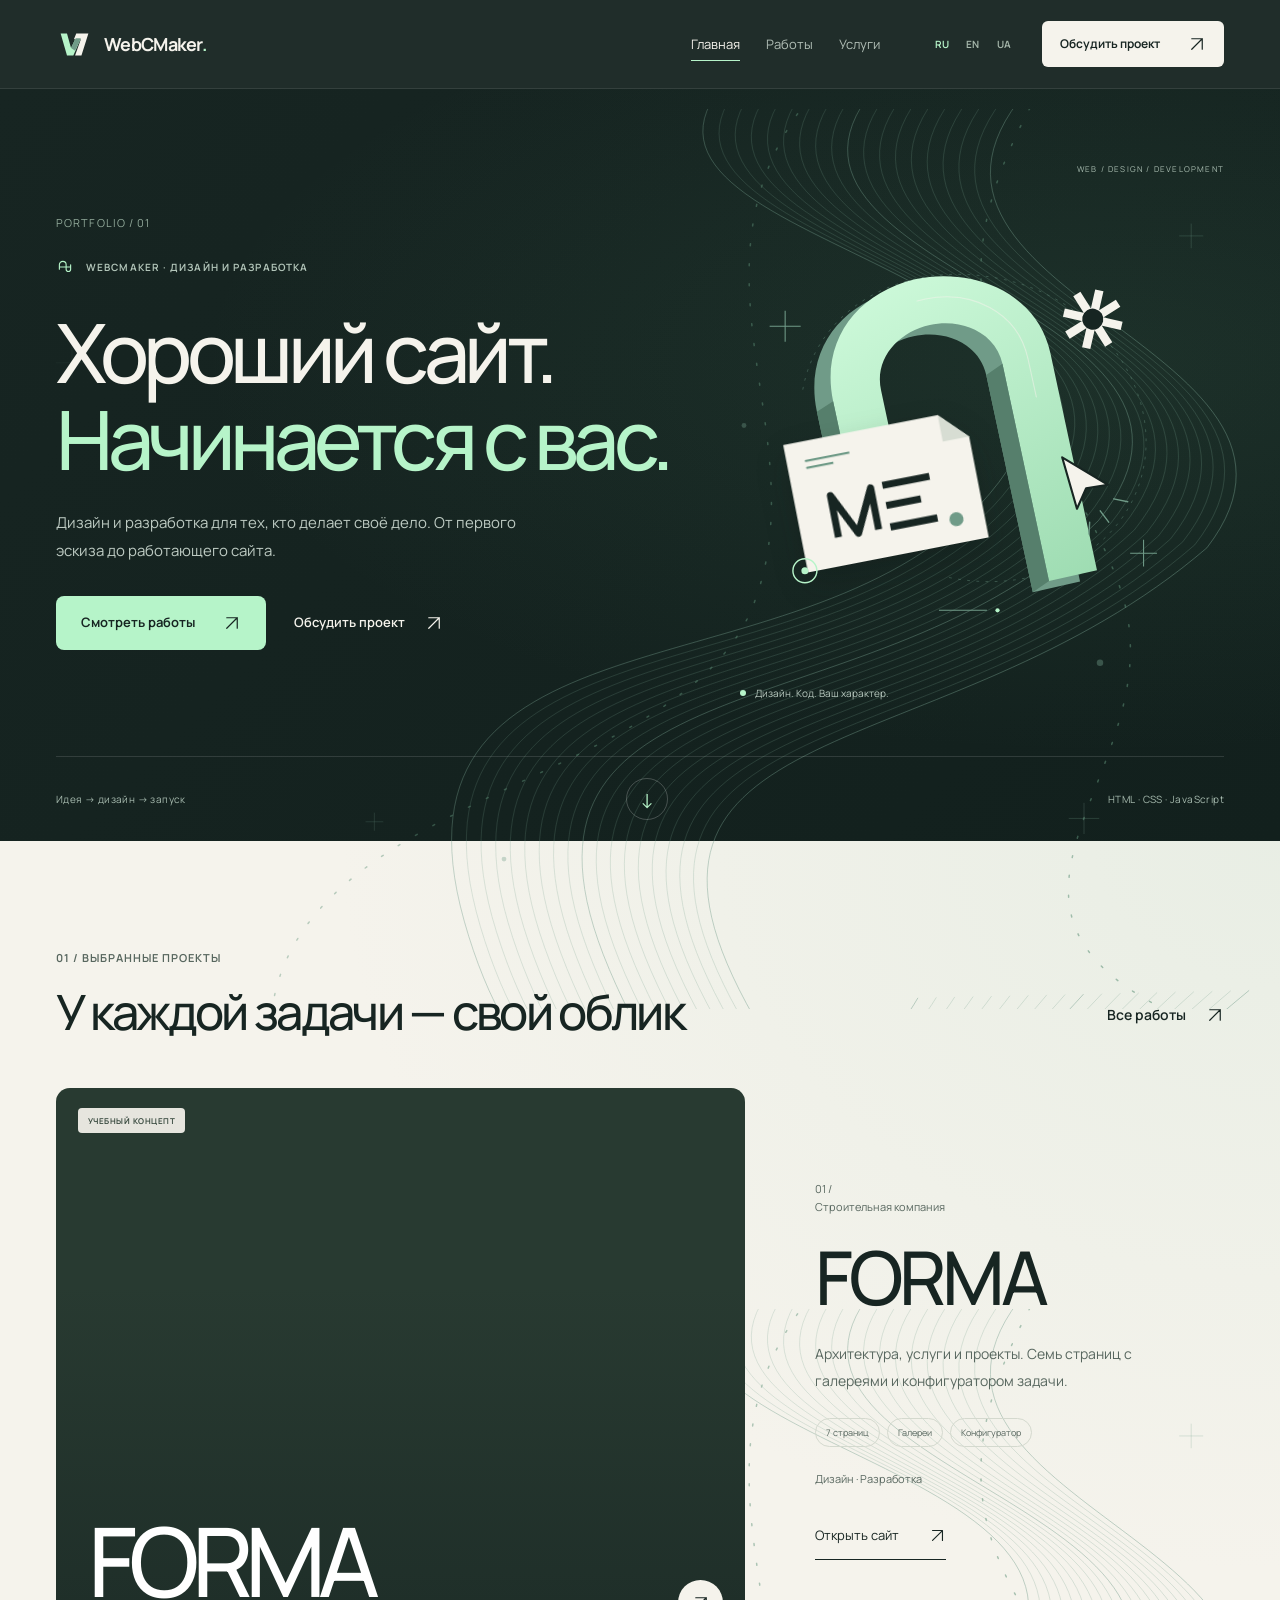
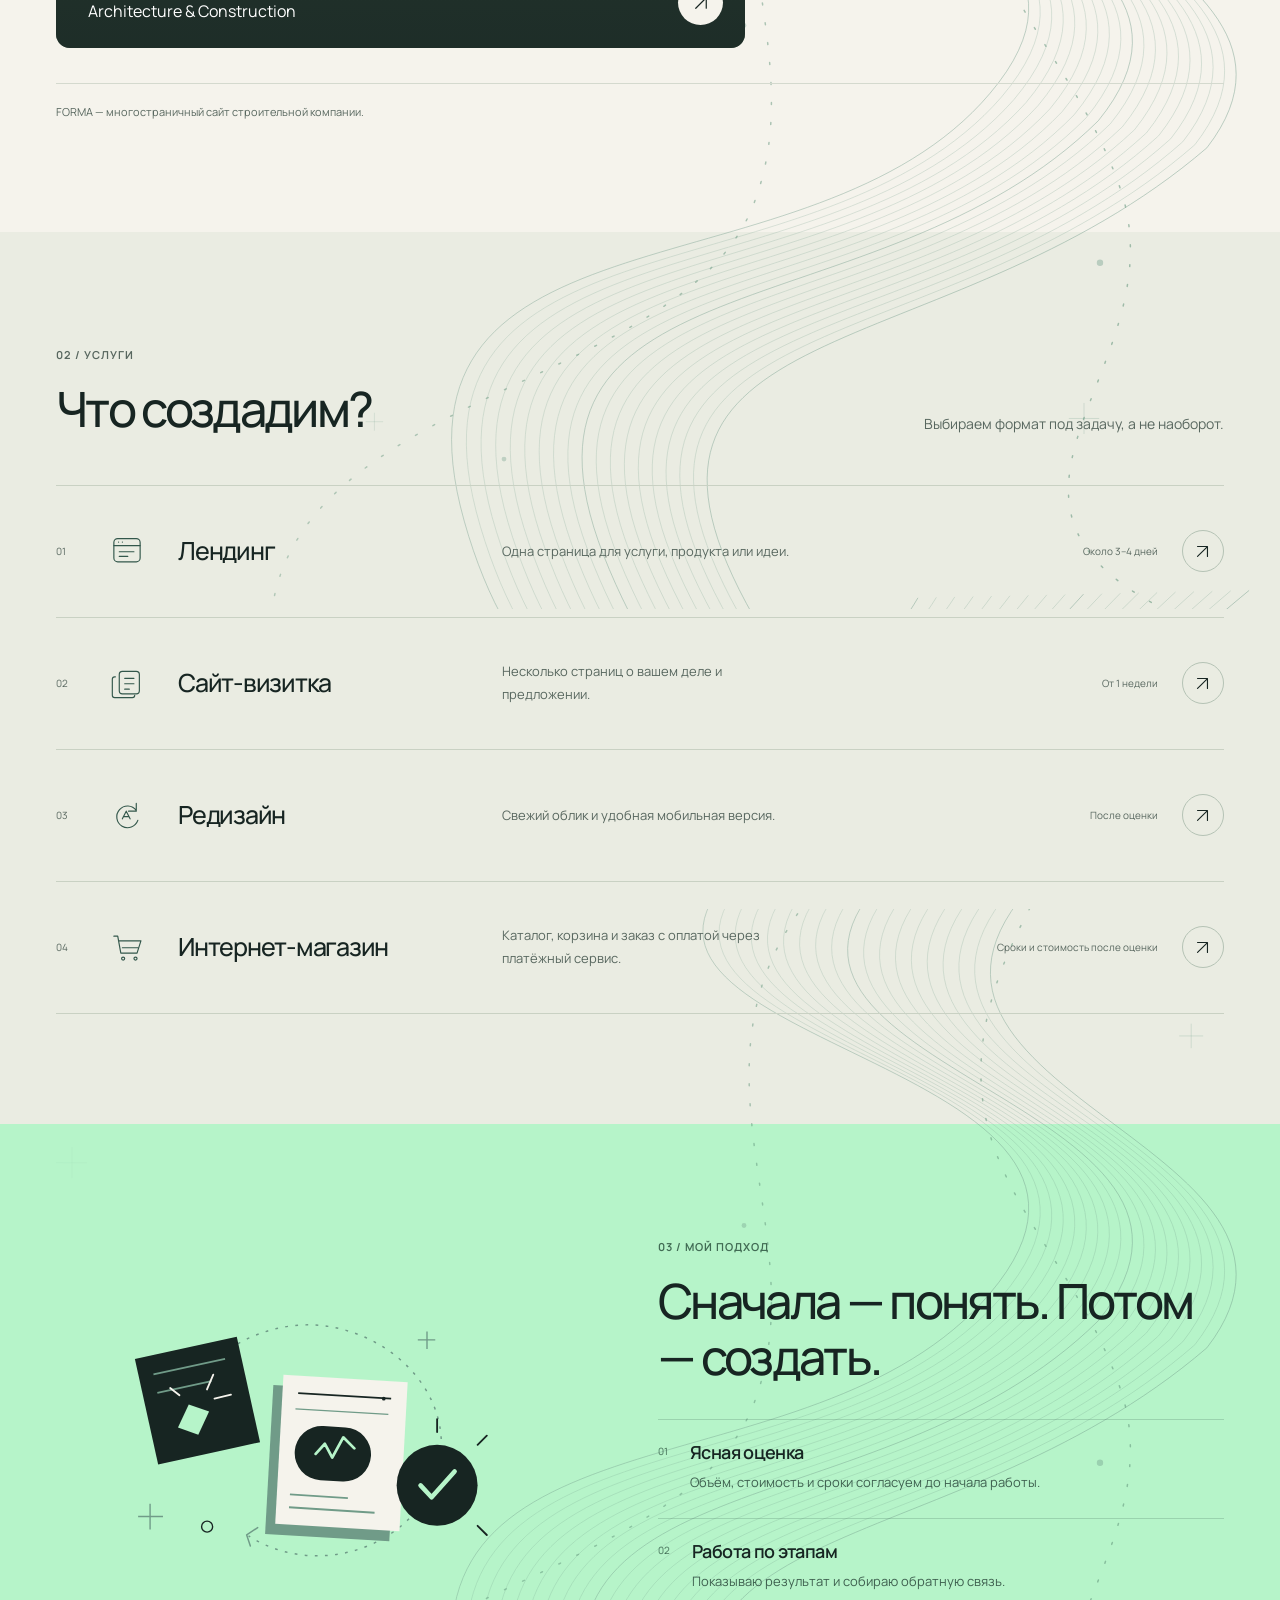
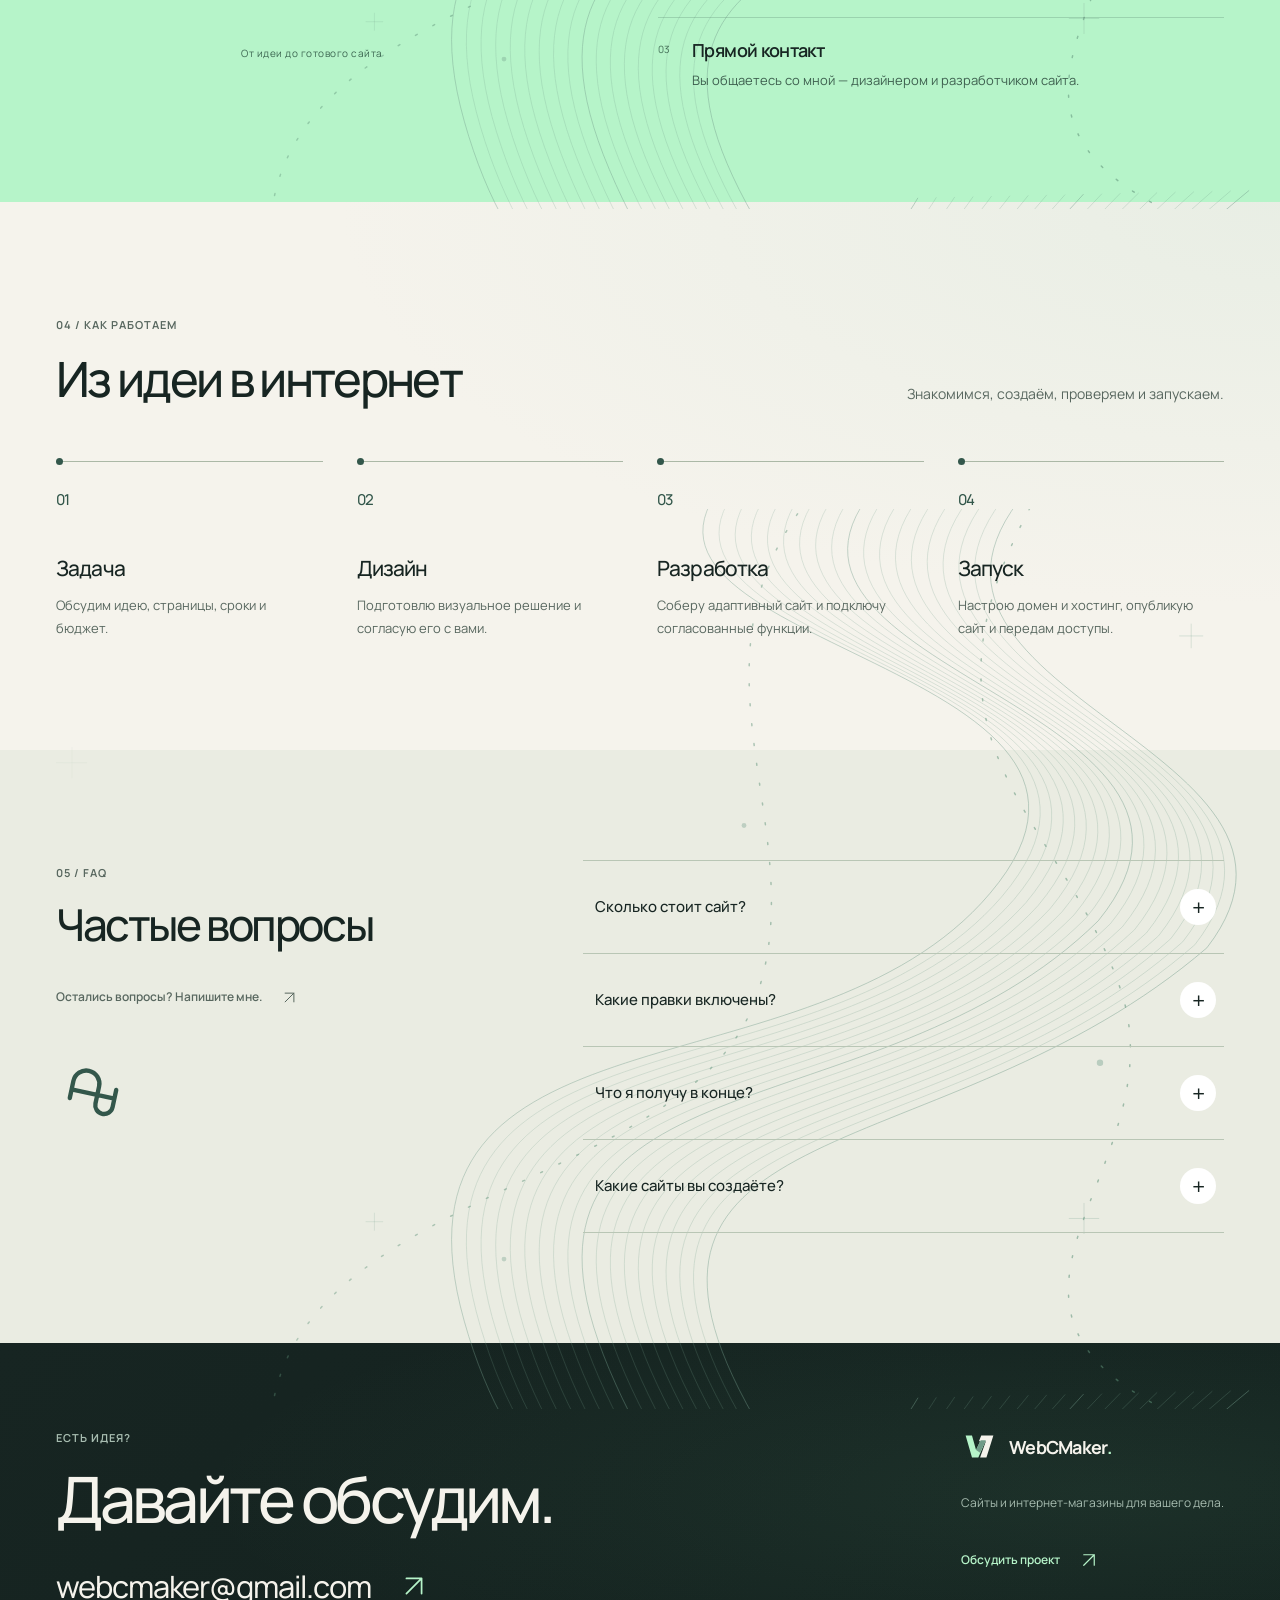
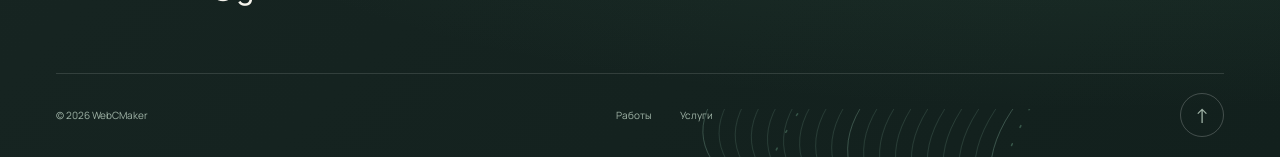
==== commit 30965fef: "Make animated background flow with the full page" ====
--- a/index.html
+++ b/index.html
@@ -7,51 +7,15 @@
   <meta name="description" content="WebCMaker — лендинги, сайты компаний и интернет-магазины. Дизайн, разработка, онлайн-оплата и запуск сайта.">
   <title>WebCMaker — дизайн и разработка сайтов</title>
   <link rel="canonical" href="https://webcmaker.github.io/WebCMaker/">
-  <link rel="icon" href="favicon.svg?v=35" type="image/svg+xml">
+  <link rel="icon" href="favicon.svg?v=36" type="image/svg+xml">
   <link rel="preload" href="manrope-variable.woff2" as="font" type="font/woff2" crossorigin="anonymous">
-  <link rel="stylesheet" href="styles.css?v=35">
-  <script defer src="content.js?v=35"></script>
-  <script defer src="app.js?v=35"></script>
+  <link rel="stylesheet" href="styles.css?v=36">
+  <script defer src="content.js?v=36"></script>
+  <script defer src="app.js?v=36"></script>
 </head>
 <body data-page="home">
   <noscript><style>.copy-brief{display:none}</style><p class="container noscript-note">JavaScript отключён. Форма отправки работает. Также можно написать на <a href="mailto:webcmaker@gmail.com">webcmaker@gmail.com</a>.</p></noscript>
-  <div class="ambient-field" aria-hidden="true"><svg xmlns="http://www.w3.org/2000/svg" viewBox="0 0 1600 1100" preserveAspectRatio="none" fill="none">
-  <defs>
-    <linearGradient id="field-fade" x1="0" y1="0" x2="1600" y2="650" gradientUnits="userSpaceOnUse"><stop offset="0" stop-color="white" stop-opacity=".08"/><stop offset=".5" stop-color="white" stop-opacity=".85"/><stop offset="1" stop-color="white"/></linearGradient>
-    <mask id="field-mask"><path fill="url(#field-fade)" d="M0 0h1600v1100H0z"/></mask>
-  </defs>
-  <g class="field-fit" transform="translate(0 100) scale(1 .75)" mask="url(#field-mask)">
-    <g class="field-routes" stroke="#709B88" stroke-width="1" fill="none">
-    <path d="M 1004 -110 C 650 130 1535 152 1268 446 C 1040 698 493 550 600 954 S 1050 1245 1165 1060" stroke-opacity=".46"/>
-    <path d="M 1026 -110 C 669 133 1547 158 1283 450 C 1049 703 507 558 620 961 S 1066 1245 1188 1060" stroke-opacity=".25"/>
-    <path d="M 1048 -110 C 688 136 1559 164 1298 454 C 1058 708 521 566 640 968 S 1082 1245 1211 1060" stroke-opacity=".25"/>
-    <path d="M 1070 -110 C 707 139 1571 170 1313 458 C 1067 713 535 574 660 975 S 1098 1245 1234 1060" stroke-opacity=".25"/>
-    <path d="M 1092 -110 C 726 142 1583 176 1328 462 C 1076 718 549 582 680 982 S 1114 1245 1257 1060" stroke-opacity=".25"/>
-    <path d="M 1114 -110 C 745 145 1595 182 1343 466 C 1085 723 563 590 700 989 S 1130 1245 1280 1060" stroke-opacity=".25"/>
-    <path d="M 1136 -110 C 764 148 1607 188 1358 470 C 1094 728 577 598 720 996 S 1146 1245 1303 1060" stroke-opacity=".25"/>
-    <path d="M 1158 -110 C 783 151 1619 194 1373 474 C 1103 733 591 606 740 1003 S 1162 1245 1326 1060" stroke-opacity=".25"/>
-    <path d="M 1180 -110 C 802 154 1631 200 1388 478 C 1112 738 605 614 760 1010 S 1178 1245 1349 1060" stroke-opacity=".25"/>
-    <path d="M 1202 -110 C 821 157 1643 206 1403 482 C 1121 743 619 622 780 1017 S 1194 1245 1372 1060" stroke-opacity=".46"/>
-    <path d="M 1224 -110 C 840 160 1655 212 1418 486 C 1130 748 633 630 800 1024 S 1210 1245 1395 1060" stroke-opacity=".25"/>
-    <path d="M 1246 -110 C 859 163 1667 218 1433 490 C 1139 753 647 638 820 1031 S 1226 1245 1418 1060" stroke-opacity=".25"/>
-    <path d="M 1268 -110 C 878 166 1679 224 1448 494 C 1148 758 661 646 840 1038 S 1242 1245 1441 1060" stroke-opacity=".25"/>
-    <path d="M 1290 -110 C 897 169 1691 230 1463 498 C 1157 763 675 654 860 1045 S 1258 1245 1464 1060" stroke-opacity=".25"/>
-    <path d="M 1312 -110 C 916 172 1703 236 1478 502 C 1166 768 689 662 880 1052 S 1274 1245 1487 1060" stroke-opacity=".25"/>
-    <path d="M 1334 -110 C 935 175 1715 242 1493 506 C 1175 773 703 670 900 1059 S 1290 1245 1510 1060" stroke-opacity=".25"/>
-    <path d="M 1356 -110 C 954 178 1727 248 1508 510 C 1184 778 717 678 920 1066 S 1306 1245 1533 1060" stroke-opacity=".25"/>
-    <path d="M 1378 -110 C 973 181 1739 254 1523 514 C 1193 783 731 686 940 1073 S 1322 1245 1556 1060" stroke-opacity=".25"/>
-    <path d="M 1400 -110 C 992 184 1751 260 1538 518 C 1202 788 745 694 960 1080 S 1338 1245 1579 1060" stroke-opacity=".46"/>
-    </g>
-    <g class="field-current" stroke="#5D8F77" stroke-width="1.5" stroke-dasharray="2 18" stroke-linecap="round" stroke-opacity=".55">
-      <path d="M340 1100C380 835 850 825 940 610S825 180 1035-40"/>
-      <path d="M1500 1120C1150 980 1480 810 1400 585S1110 285 1310-40"/>
-    </g>
-    <g class="field-markers" fill="#709B88">
-      <circle cx="930" cy="360" r="3"/><circle cx="1375" cy="650" r="4"/><circle cx="630" cy="890" r="3"/>
-    </g>
-    <path d="M70 310h39m-19-19v38m1384-174h30m-15-15v30M1336 867h38m-19-19v38M457 871h22m-11-11v22" stroke="#709B88" stroke-opacity=".3"/>
-  </g>
-</svg></div>
+  <div class="ambient-field" aria-hidden="true"></div>
   <div id="app"><a class="skip-link" href="#main">К содержимому</a><header class="site-header"><div class="container header-inner">
       <a class="brand" href="index.html" aria-label="WebCMaker — Главная"><span class="brand-mark"><img src="brand-mark.svg?v=32" width="40" height="40" alt="" decoding="async"></span><span class="brand-name">WebCMaker<span class="brand-period">.</span></span></a>
       <button class="menu-toggle" type="button" aria-expanded="false" aria-controls="main-nav" aria-label="Открыть меню"><span></span><span></span></button>
--- a/styles.css
+++ b/styles.css
@@ -1785,43 +1785,29 @@
   color:#33574b
 }
 
-/* One continuous viewport field stays behind every section and page. */
-body {isolation:isolate}
+/* A light, repeating field follows the full document as it scrolls. */
+body {position:relative;min-height:100vh;isolation:isolate}
 .container {position:relative;z-index:2}
 .ambient-field {
-  position:fixed;
+  position:absolute;
   inset:0;
   z-index:1;
   overflow:hidden;
   pointer-events:none;
   user-select:none;
-}
-.ambient-field>svg {
-  position:absolute;
-  inset:0;
-  width:100%;
-  height:100%;
-  max-width:none;
-}
-.ambient-field::after {
-  content:'';
-  position:absolute;
-  inset:0;
-  background:radial-gradient(ellipse at 80% 40%,#8ab69a12,transparent 56%);
-}
-.field-routes {animation:field-rise 18s ease-in-out infinite alternate}
-.field-current {animation:field-current 14s linear infinite}
-.field-markers {animation:field-marker-rise 10s ease-in-out infinite alternate}
-@keyframes field-rise {
-  from {transform:translateY(52px)}
-  to {transform:translateY(-52px)}
-}
-@keyframes field-current {to {stroke-dashoffset:-160}}
-@keyframes field-marker-rise {
-  from {opacity:.25;transform:translateY(74px)}
-  to {opacity:.72;transform:translateY(-74px)}
-}
-.ambient-paused .ambient-field * {animation-play-state:paused!important}
+  background-image:url('portfolio-field.svg?v=36');
+  background-size:100% 1200px;
+  background-repeat:repeat-y;
+  animation:ambient-drift 15s ease-in-out infinite alternate;
+}
+@keyframes ambient-drift {
+  from {background-position:0 38px}
+  to {background-position:0 -38px}
+}
+@media(max-width:640px) {
+  .ambient-field {background-size:100% 900px}
+}
+.ambient-paused .ambient-field {animation-play-state:paused!important;background-image:none}
 .hero,.page-hero,.site-footer {
   background-color:var(--ink);
   background-image:radial-gradient(ellipse at 86% 36%,#5e9b7720,transparent 58%),linear-gradient(135deg,#172522,#12201d);
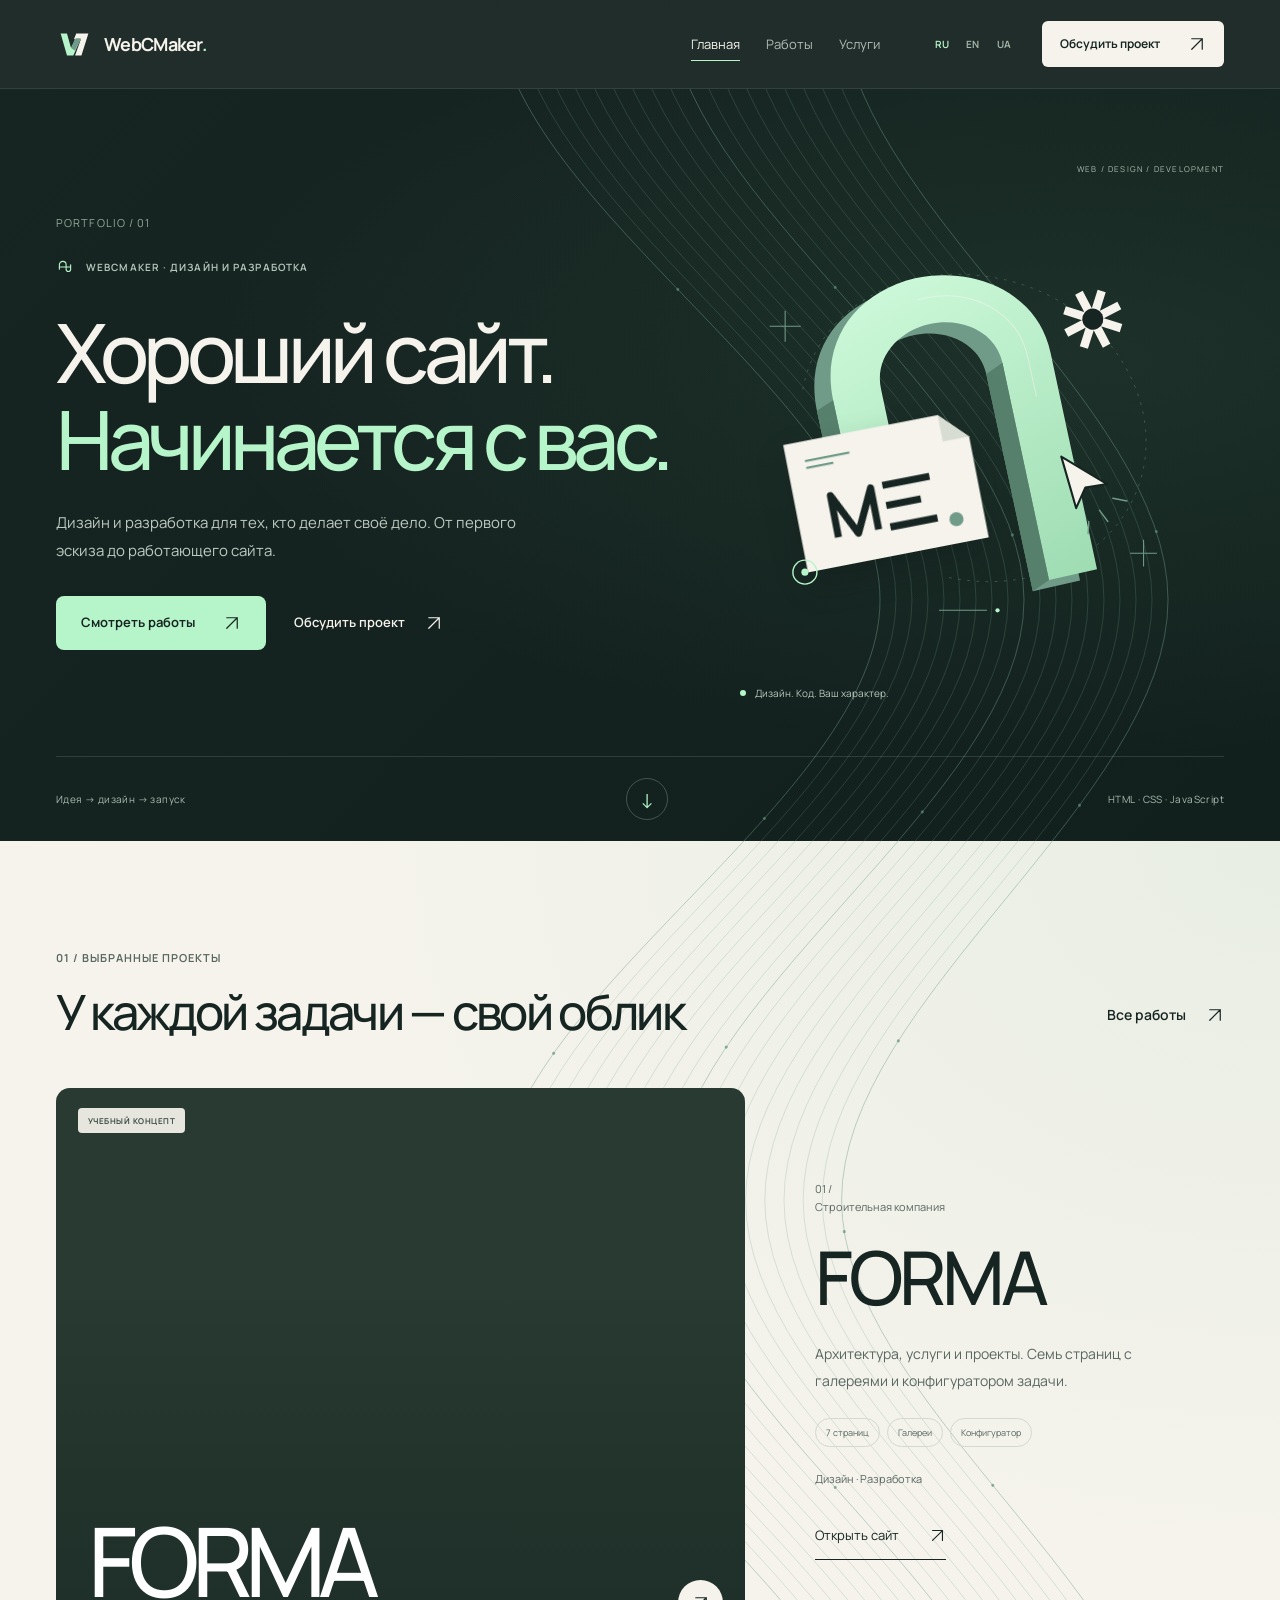
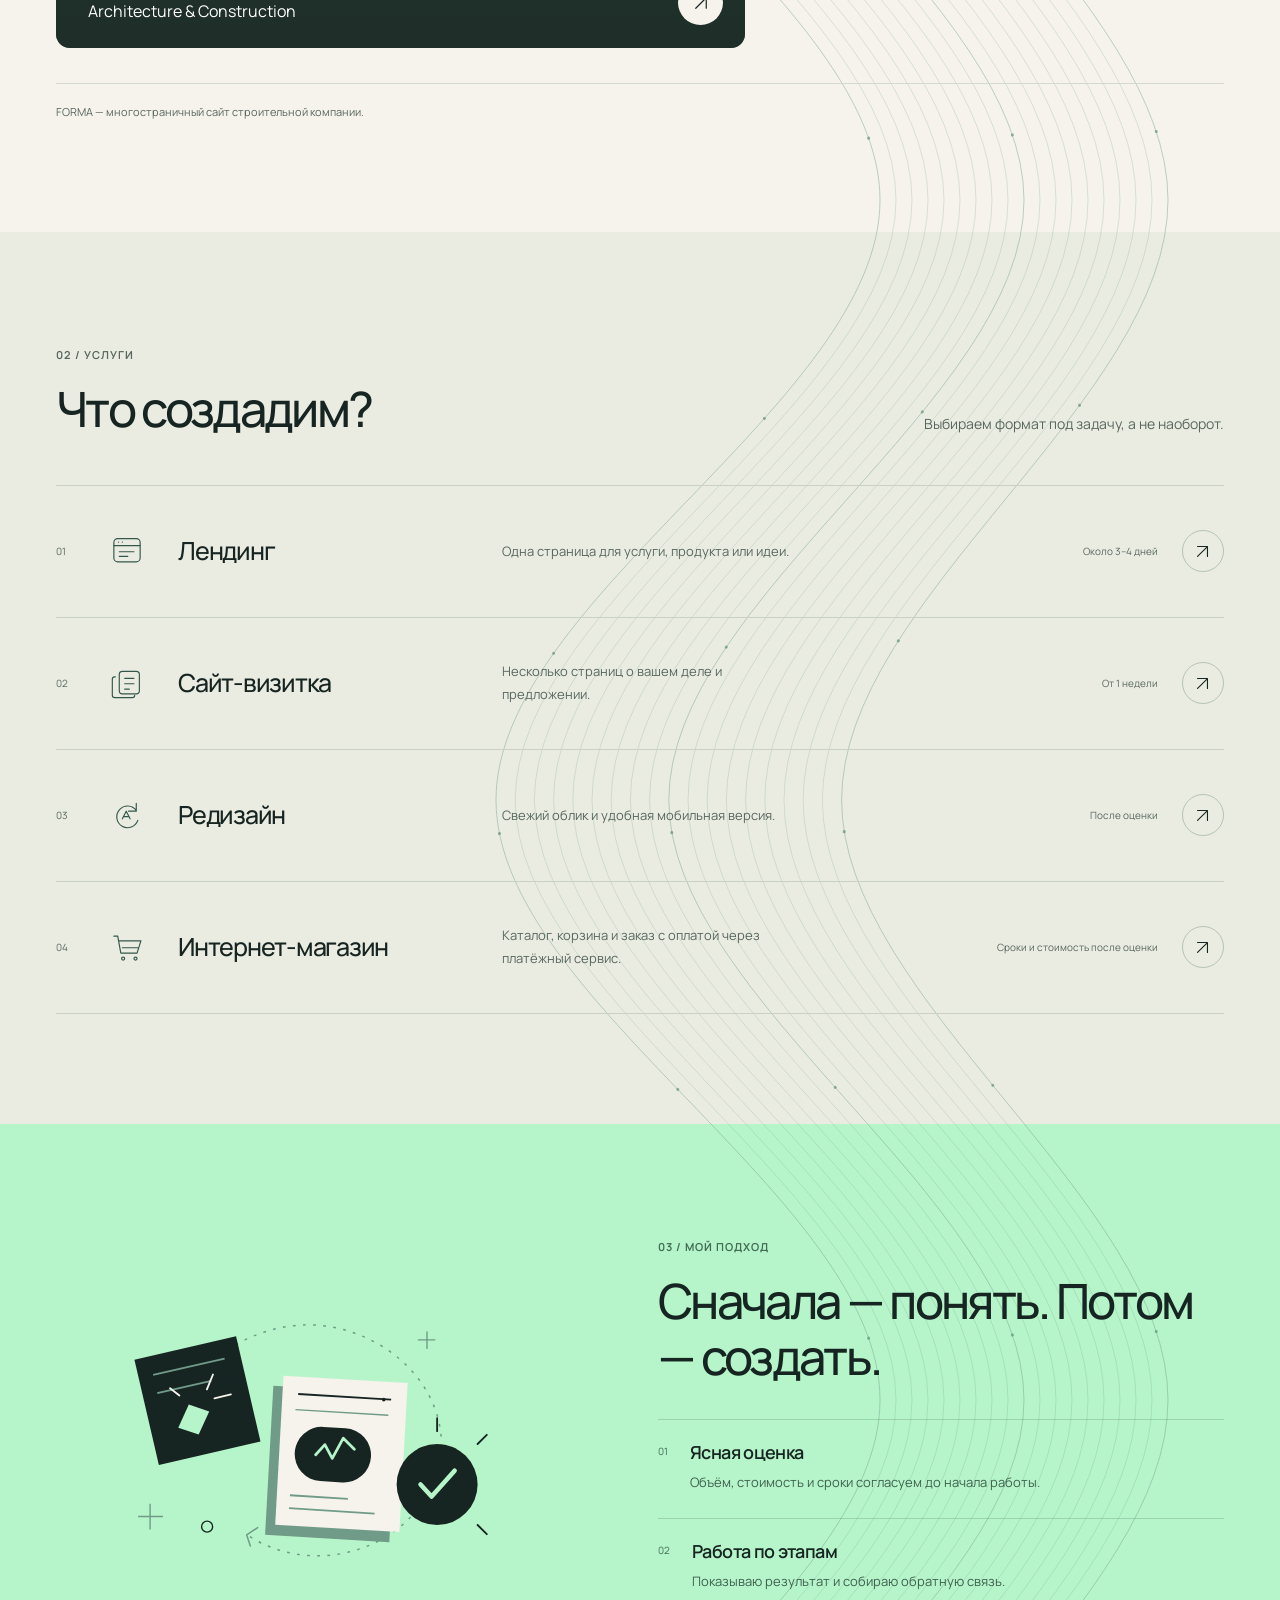
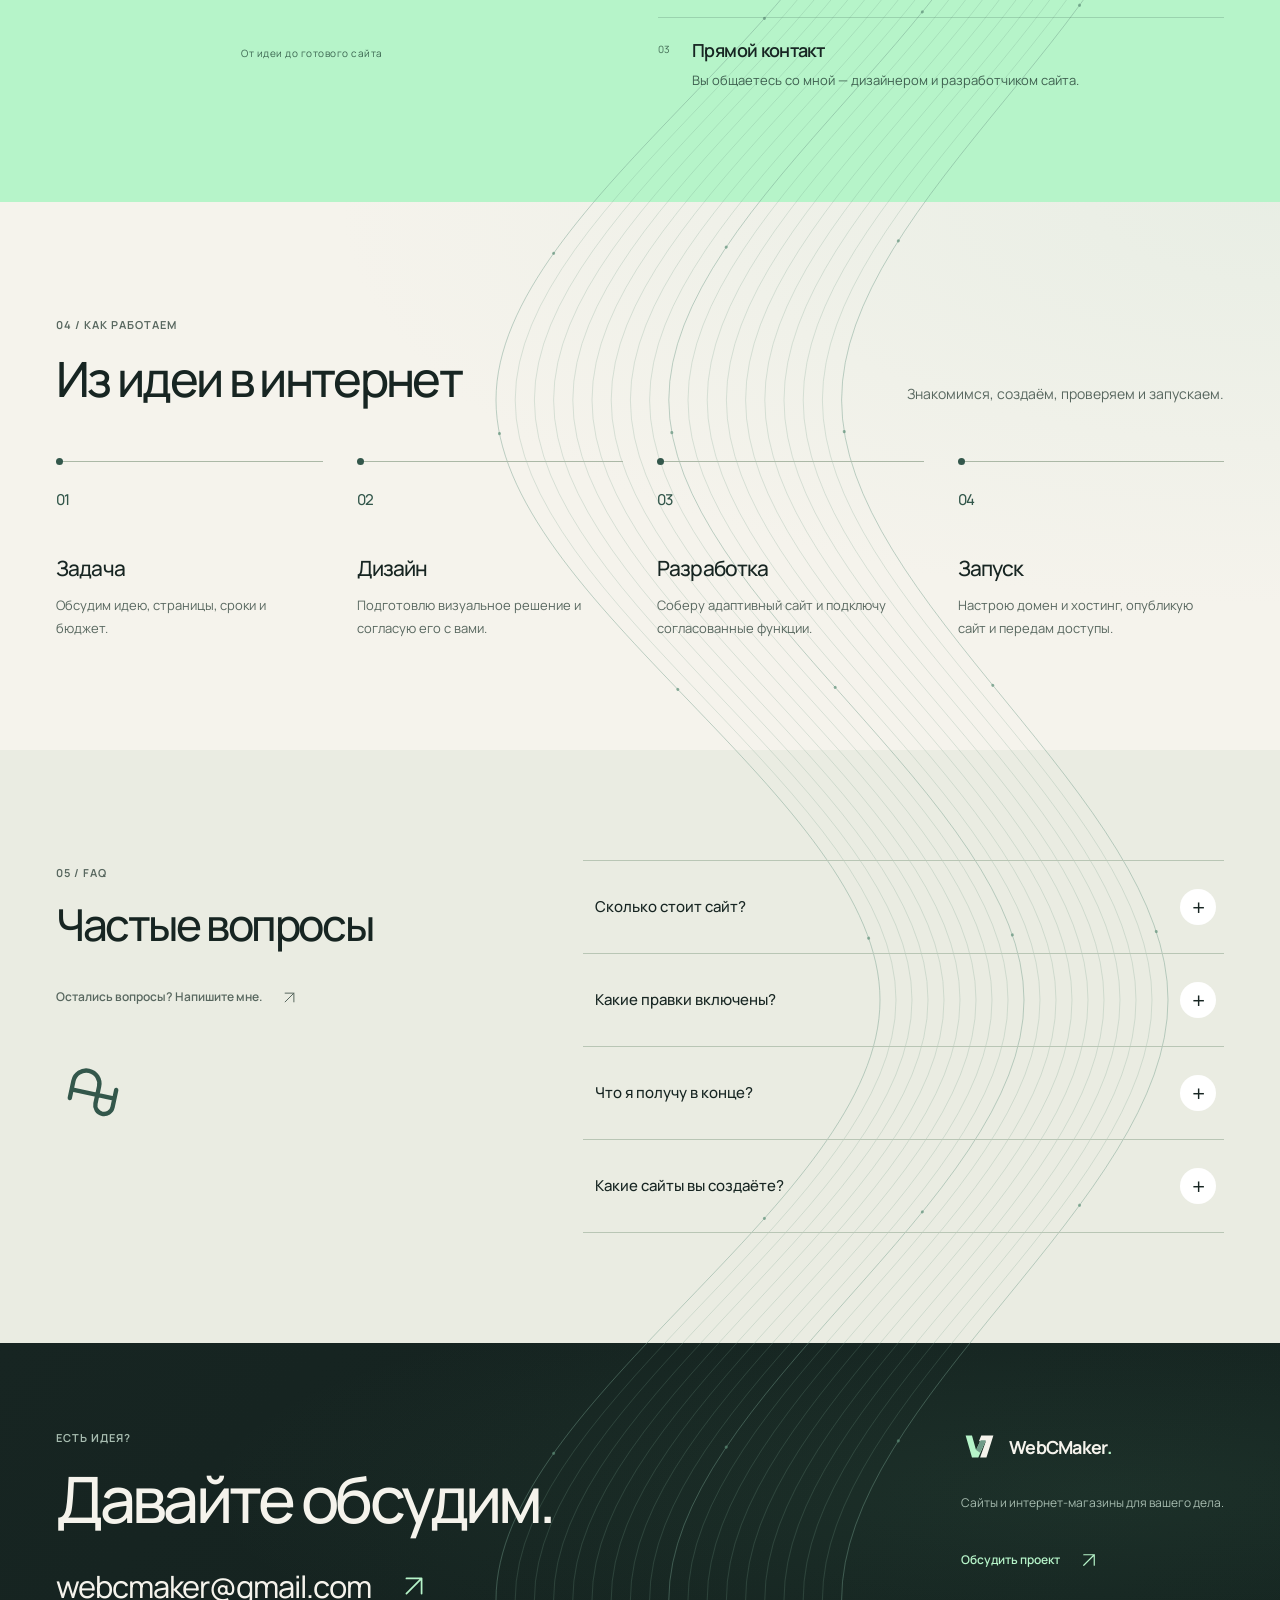
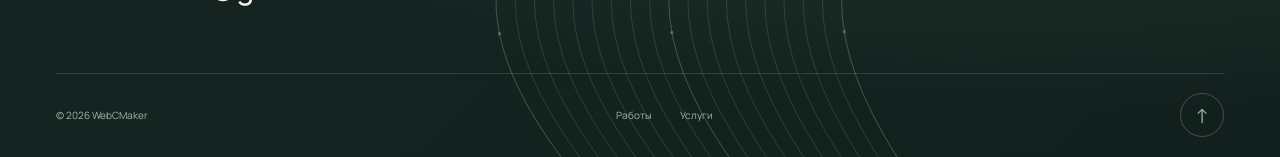
==== commit 215fd8bc: "Make portfolio background lines and dots flow seamlessly downward" ====
--- a/index.html
+++ b/index.html
@@ -9,7 +9,7 @@
   <link rel="canonical" href="https://webcmaker.github.io/WebCMaker/">
   <link rel="icon" href="favicon.svg?v=36" type="image/svg+xml">
   <link rel="preload" href="manrope-variable.woff2" as="font" type="font/woff2" crossorigin="anonymous">
-  <link rel="stylesheet" href="styles.css?v=36">
+  <link rel="stylesheet" href="styles.css?v=38">
   <script defer src="content.js?v=36"></script>
   <script defer src="app.js?v=36"></script>
 </head>
--- a/styles.css
+++ b/styles.css
@@ -1785,27 +1785,33 @@
   color:#33574b
 }
 
-/* A light, repeating field follows the full document as it scrolls. */
+/* Periodic routes and dots join at every tile edge as the full-page field flows down. */
 body {position:relative;min-height:100vh;isolation:isolate}
 .container {position:relative;z-index:2}
 .ambient-field {
+  --ambient-tile-height:1200px;
+  --ambient-flow-duration:60s;
   position:absolute;
   inset:0;
   z-index:1;
   overflow:hidden;
   pointer-events:none;
   user-select:none;
-  background-image:url('portfolio-field.svg?v=36');
-  background-size:100% 1200px;
+  background-image:url('portfolio-field.svg?v=38');
+  background-size:100% var(--ambient-tile-height);
   background-repeat:repeat-y;
-  animation:ambient-drift 15s ease-in-out infinite alternate;
-}
-@keyframes ambient-drift {
-  from {background-position:0 38px}
-  to {background-position:0 -38px}
+  background-position:0 0;
+  animation:ambient-flow-down var(--ambient-flow-duration) linear infinite;
+}
+@keyframes ambient-flow-down {
+  from {background-position:0 0}
+  to {background-position:0 var(--ambient-tile-height)}
 }
 @media(max-width:640px) {
-  .ambient-field {background-size:100% 900px}
+  .ambient-field {
+    --ambient-tile-height:900px;
+    --ambient-flow-duration:45s;
+  }
 }
 .ambient-paused .ambient-field {animation-play-state:paused!important;background-image:none}
 .hero,.page-hero,.site-footer {
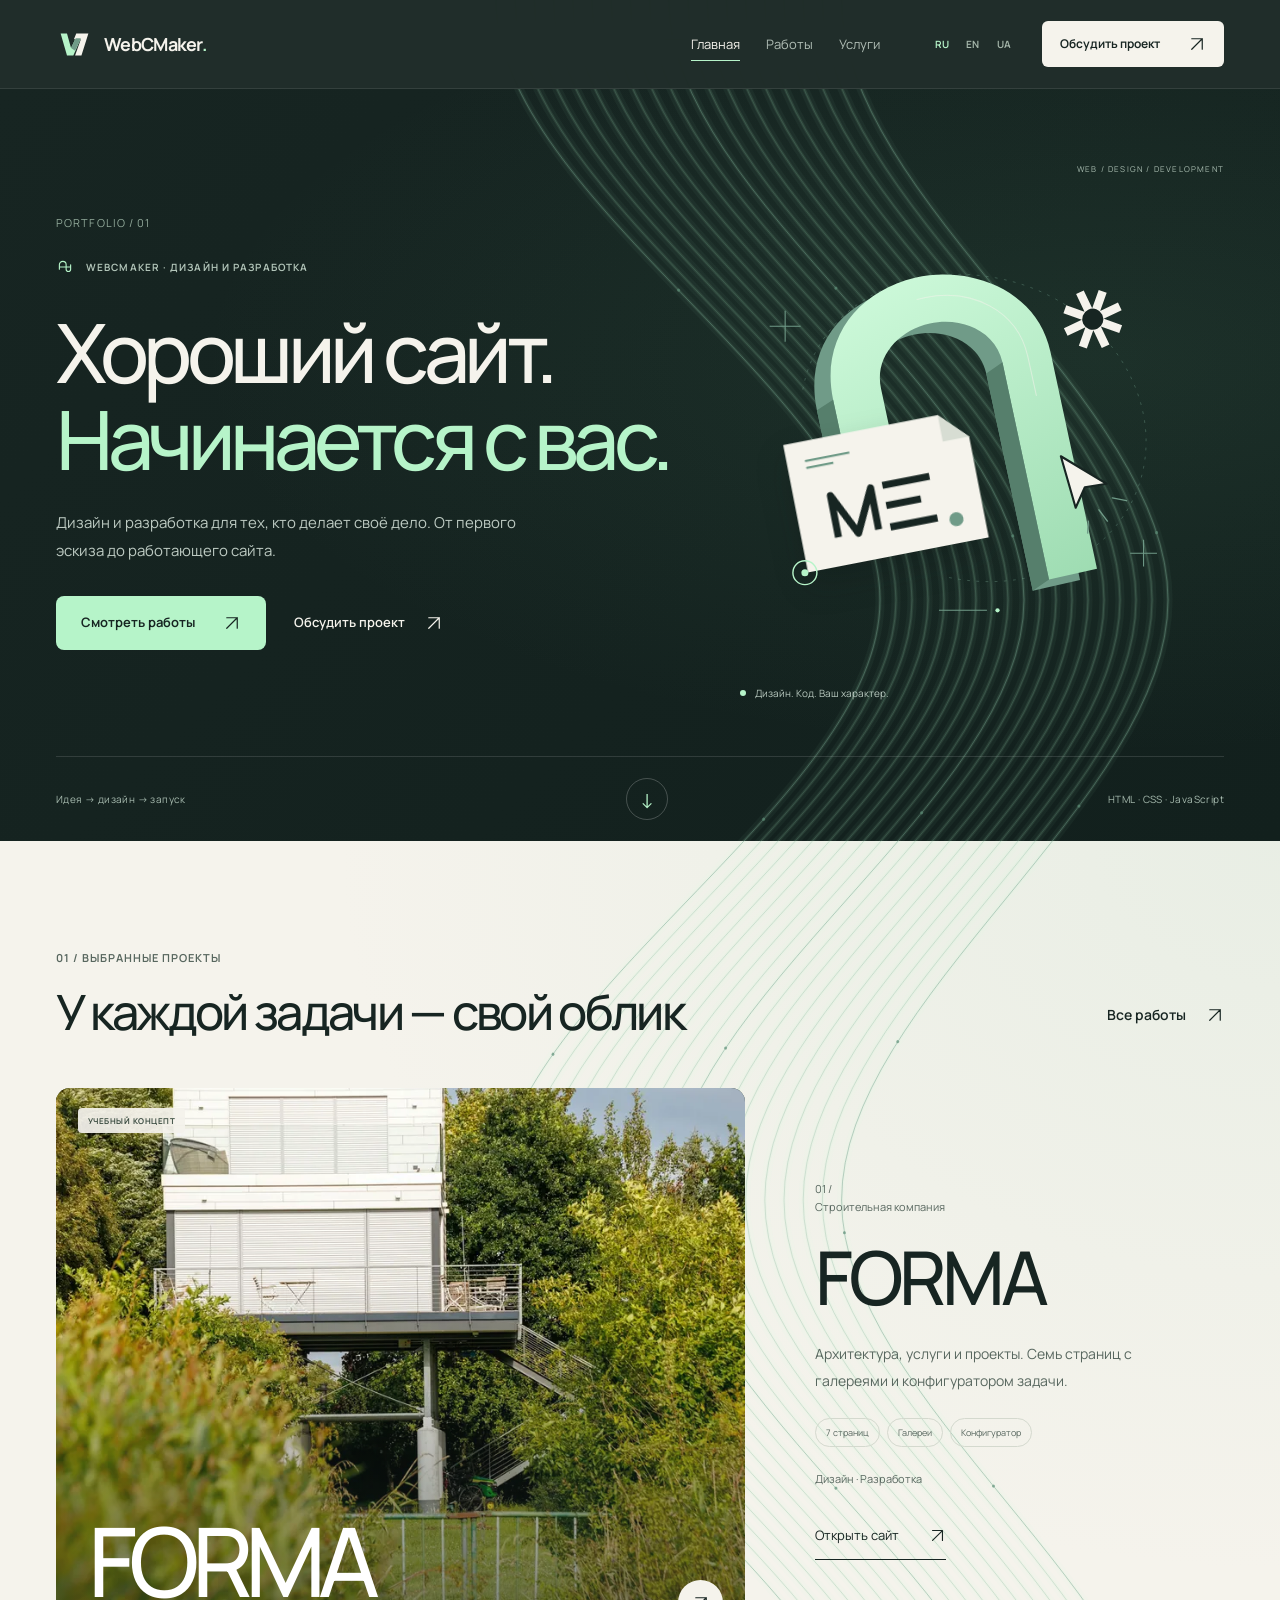
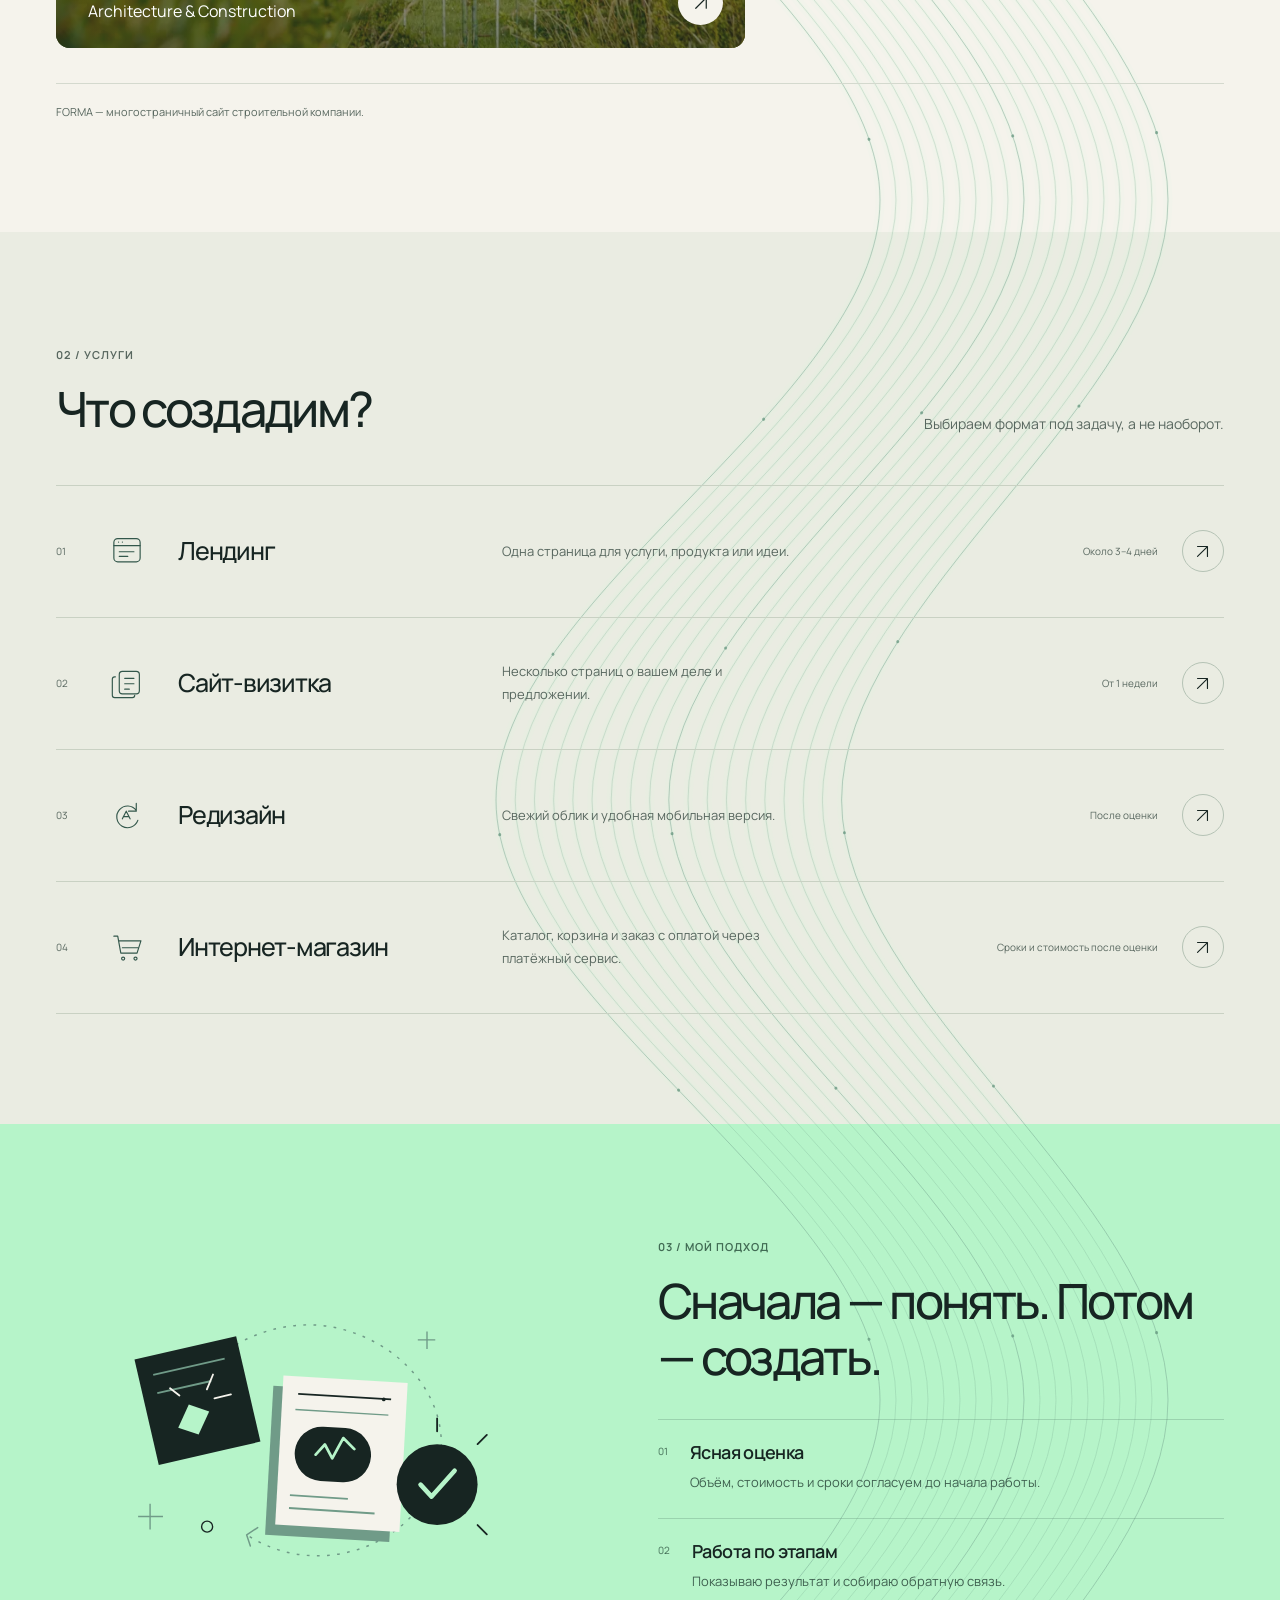
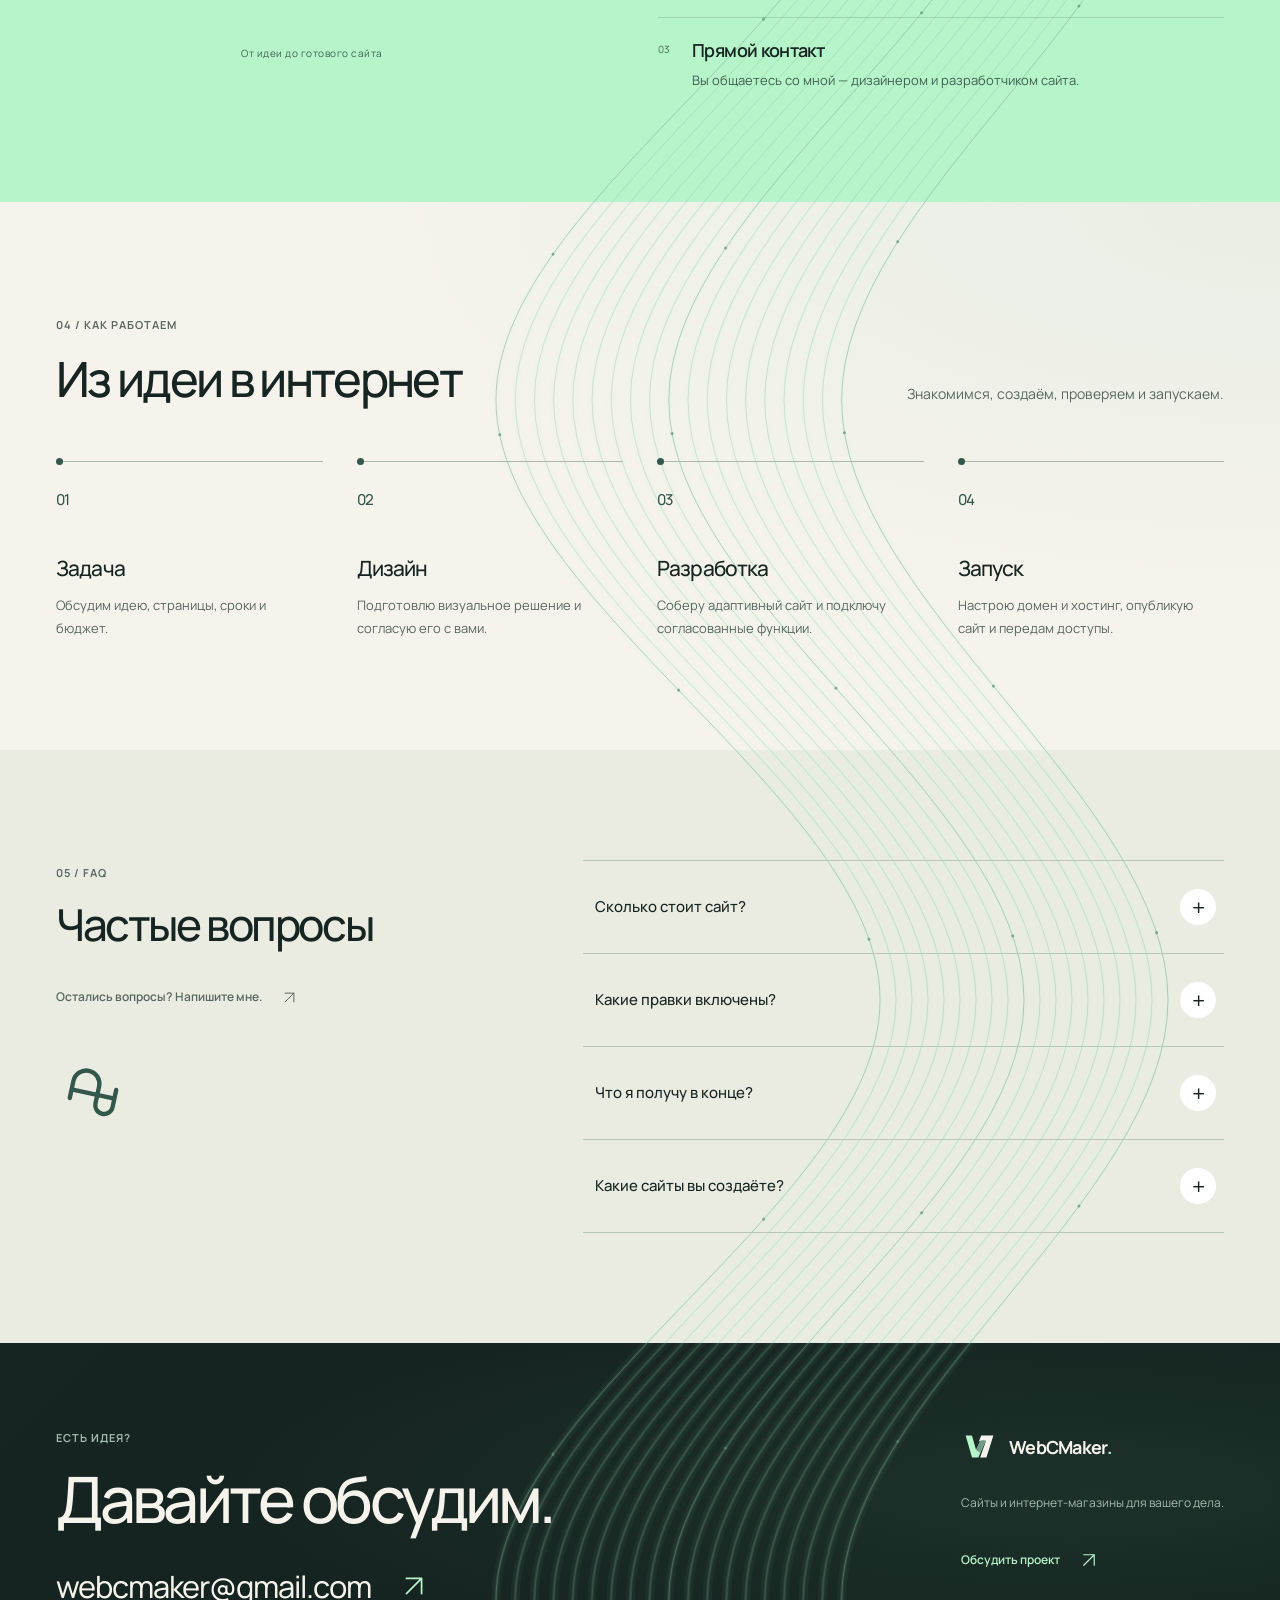
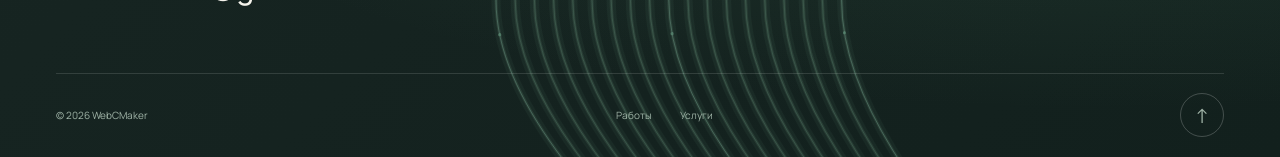
==== commit 758f6a14: "Add a subtle mint glow to the continuous portfolio background" ====
--- a/index.html
+++ b/index.html
@@ -9,7 +9,7 @@
   <link rel="canonical" href="https://webcmaker.github.io/WebCMaker/">
   <link rel="icon" href="favicon.svg?v=36" type="image/svg+xml">
   <link rel="preload" href="manrope-variable.woff2" as="font" type="font/woff2" crossorigin="anonymous">
-  <link rel="stylesheet" href="styles.css?v=38">
+  <link rel="stylesheet" href="styles.css?v=39">
   <script defer src="content.js?v=36"></script>
   <script defer src="app.js?v=36"></script>
 </head>
--- a/styles.css
+++ b/styles.css
@@ -1797,7 +1797,7 @@
   overflow:hidden;
   pointer-events:none;
   user-select:none;
-  background-image:url('portfolio-field.svg?v=38');
+  background-image:url('portfolio-field.svg?v=39');
   background-size:100% var(--ambient-tile-height);
   background-repeat:repeat-y;
   background-position:0 0;
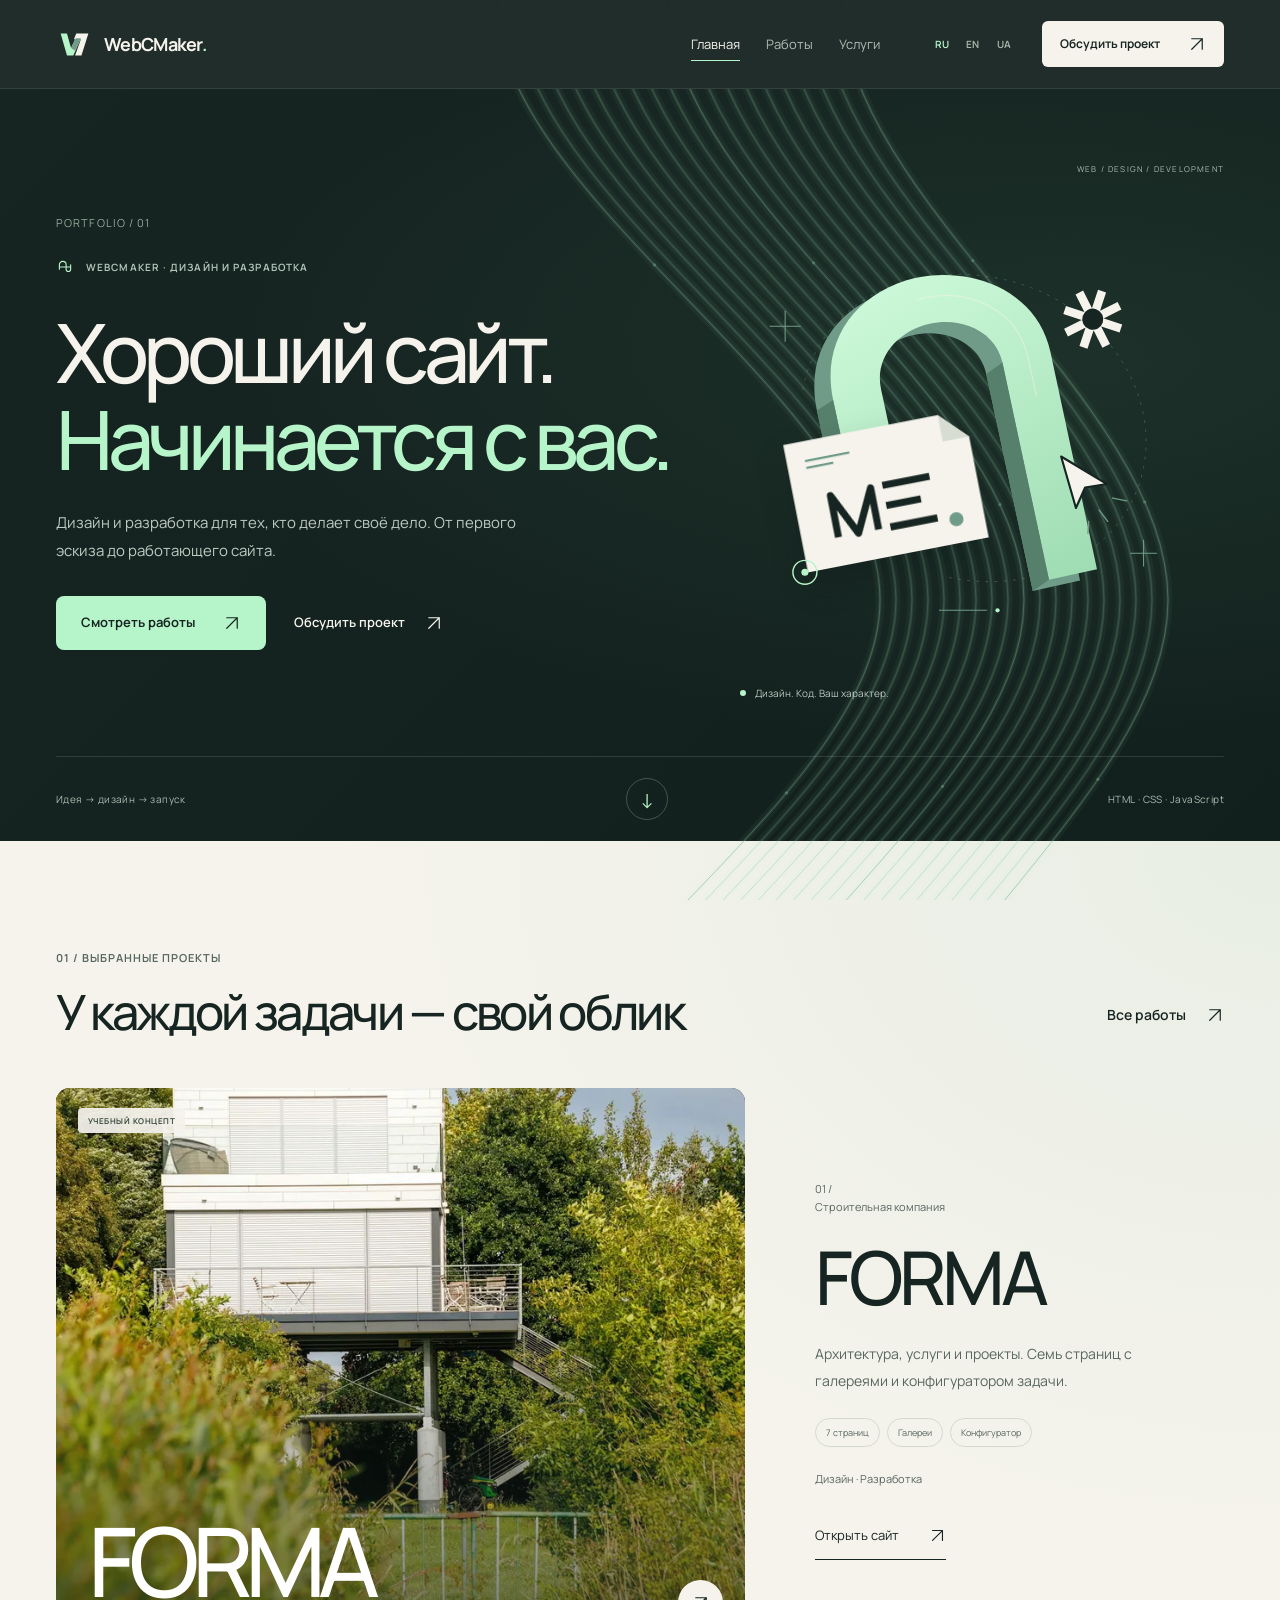
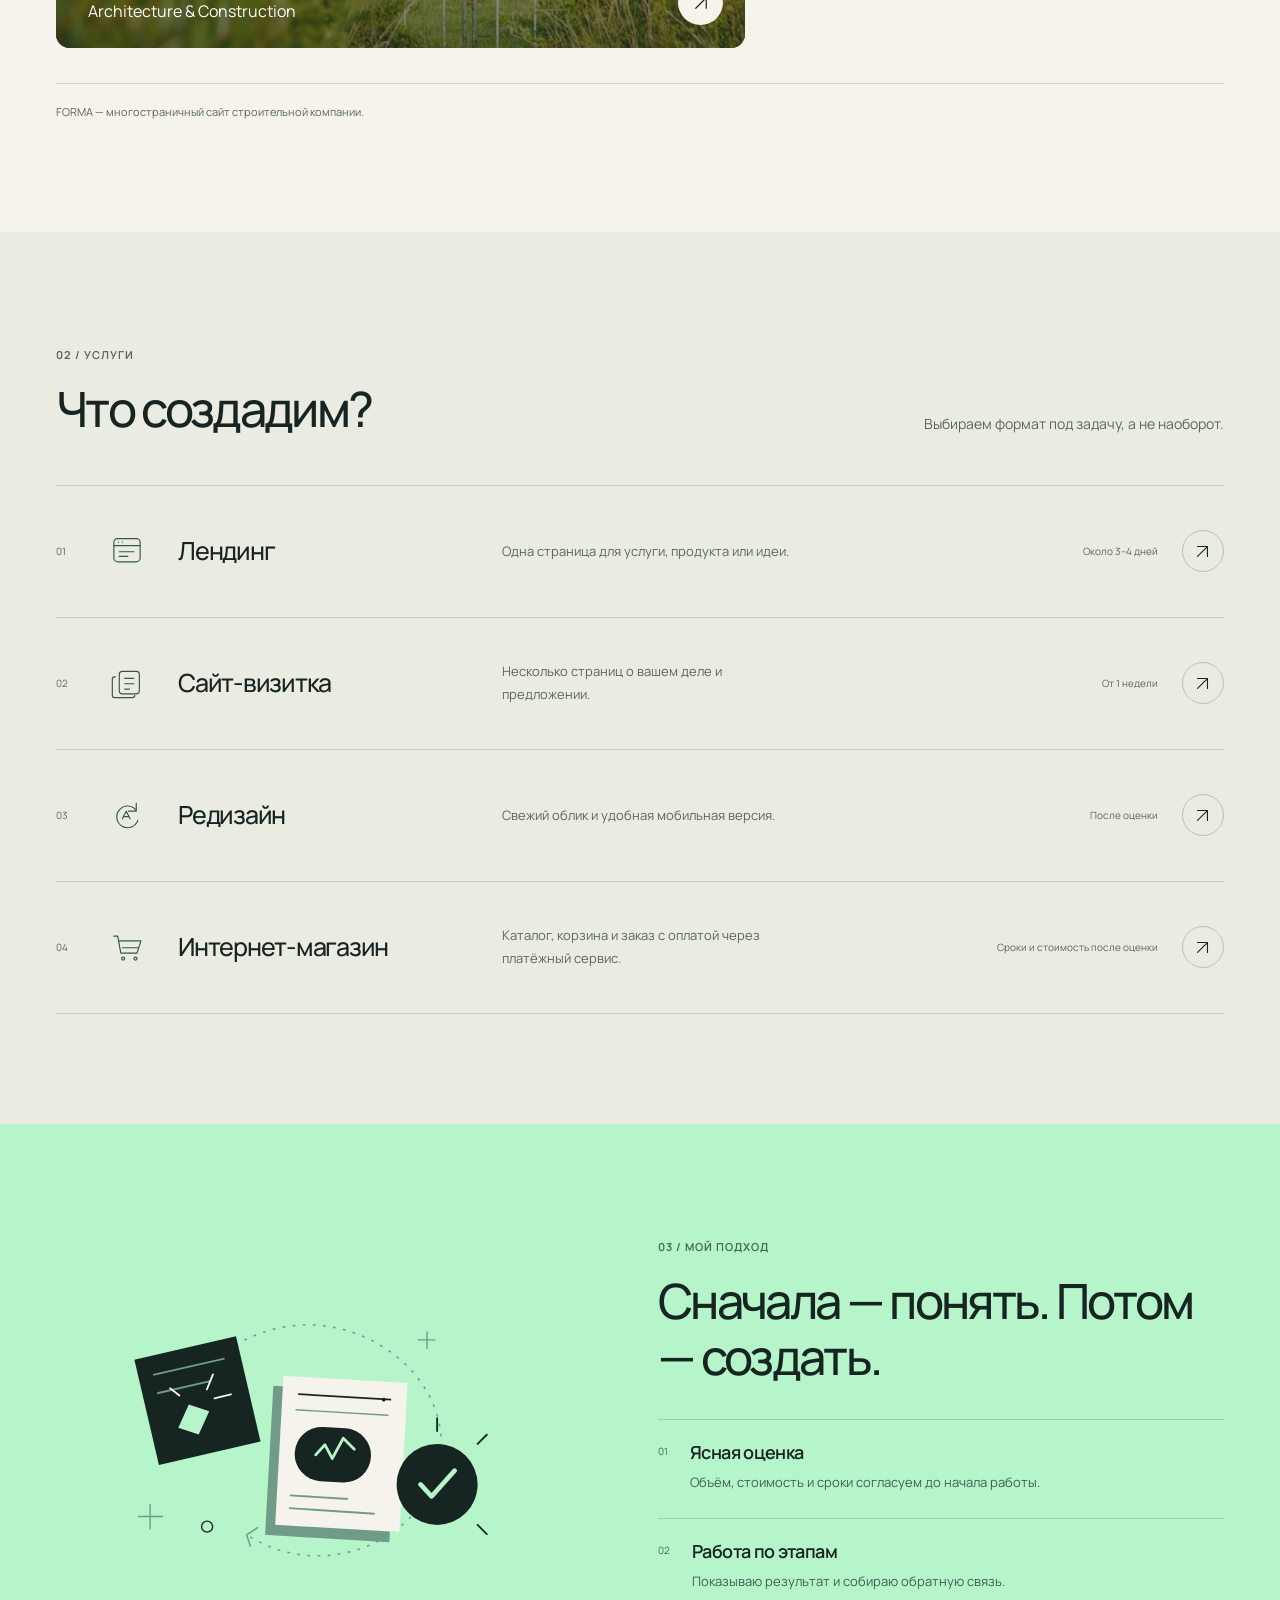
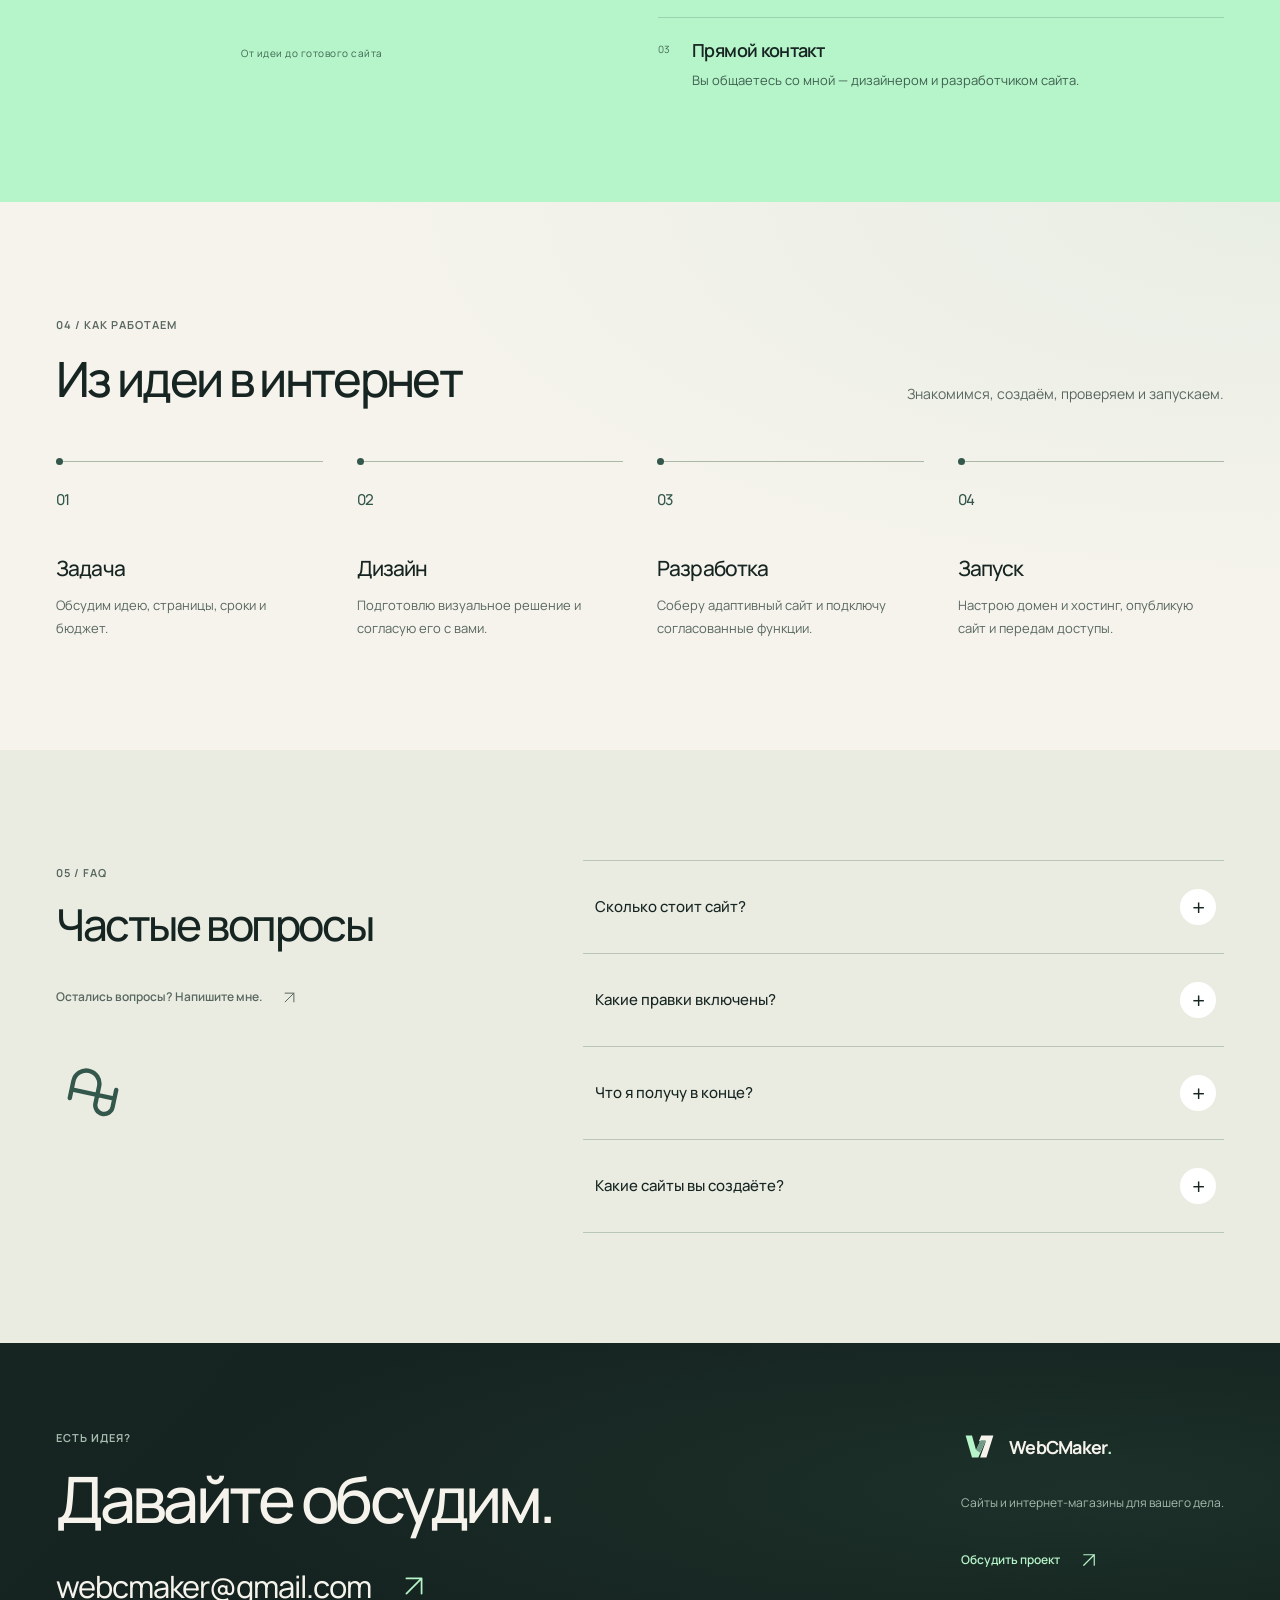
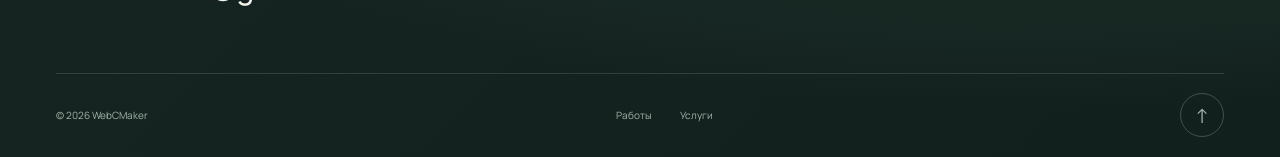
==== commit c94cde06: "Reduce mobile background repainting with a bounded compositor animation" ====
--- a/index.html
+++ b/index.html
@@ -9,7 +9,7 @@
   <link rel="canonical" href="https://webcmaker.github.io/WebCMaker/">
   <link rel="icon" href="favicon.svg?v=36" type="image/svg+xml">
   <link rel="preload" href="manrope-variable.woff2" as="font" type="font/woff2" crossorigin="anonymous">
-  <link rel="stylesheet" href="styles.css?v=39">
+  <link rel="stylesheet" href="styles.css?v=40">
   <script defer src="content.js?v=36"></script>
   <script defer src="app.js?v=36"></script>
 </head>
--- a/styles.css
+++ b/styles.css
@@ -1785,27 +1785,35 @@
   color:#33574b
 }
 
-/* Periodic routes and dots join at every tile edge as the full-page field flows down. */
+/* Rasterize one static field, then move a viewport-sized layer on the compositor. */
 body {position:relative;min-height:100vh;isolation:isolate}
 .container {position:relative;z-index:2}
 .ambient-field {
   --ambient-tile-height:1200px;
   --ambient-flow-duration:60s;
-  position:absolute;
+  position:fixed;
   inset:0;
   z-index:1;
   overflow:hidden;
+  contain:paint;
   pointer-events:none;
   user-select:none;
-  background-image:url('portfolio-field.svg?v=39');
+}
+.ambient-field::before {
+  content:"";
+  position:absolute;
+  inset:calc(-1 * var(--ambient-tile-height)) 0 0;
+  background-image:url('portfolio-field.svg?v=40');
   background-size:100% var(--ambient-tile-height);
   background-repeat:repeat-y;
   background-position:0 0;
+  transform:translate3d(0,0,0);
+  will-change:transform;
   animation:ambient-flow-down var(--ambient-flow-duration) linear infinite;
 }
 @keyframes ambient-flow-down {
-  from {background-position:0 0}
-  to {background-position:0 var(--ambient-tile-height)}
+  from {transform:translate3d(0,0,0)}
+  to {transform:translate3d(0,var(--ambient-tile-height),0)}
 }
 @media(max-width:640px) {
   .ambient-field {
@@ -1813,7 +1821,7 @@
     --ambient-flow-duration:45s;
   }
 }
-.ambient-paused .ambient-field {animation-play-state:paused!important;background-image:none}
+.ambient-paused .ambient-field::before {animation-play-state:paused!important}
 .hero,.page-hero,.site-footer {
   background-color:var(--ink);
   background-image:radial-gradient(ellipse at 86% 36%,#5e9b7720,transparent 58%),linear-gradient(135deg,#172522,#12201d);
